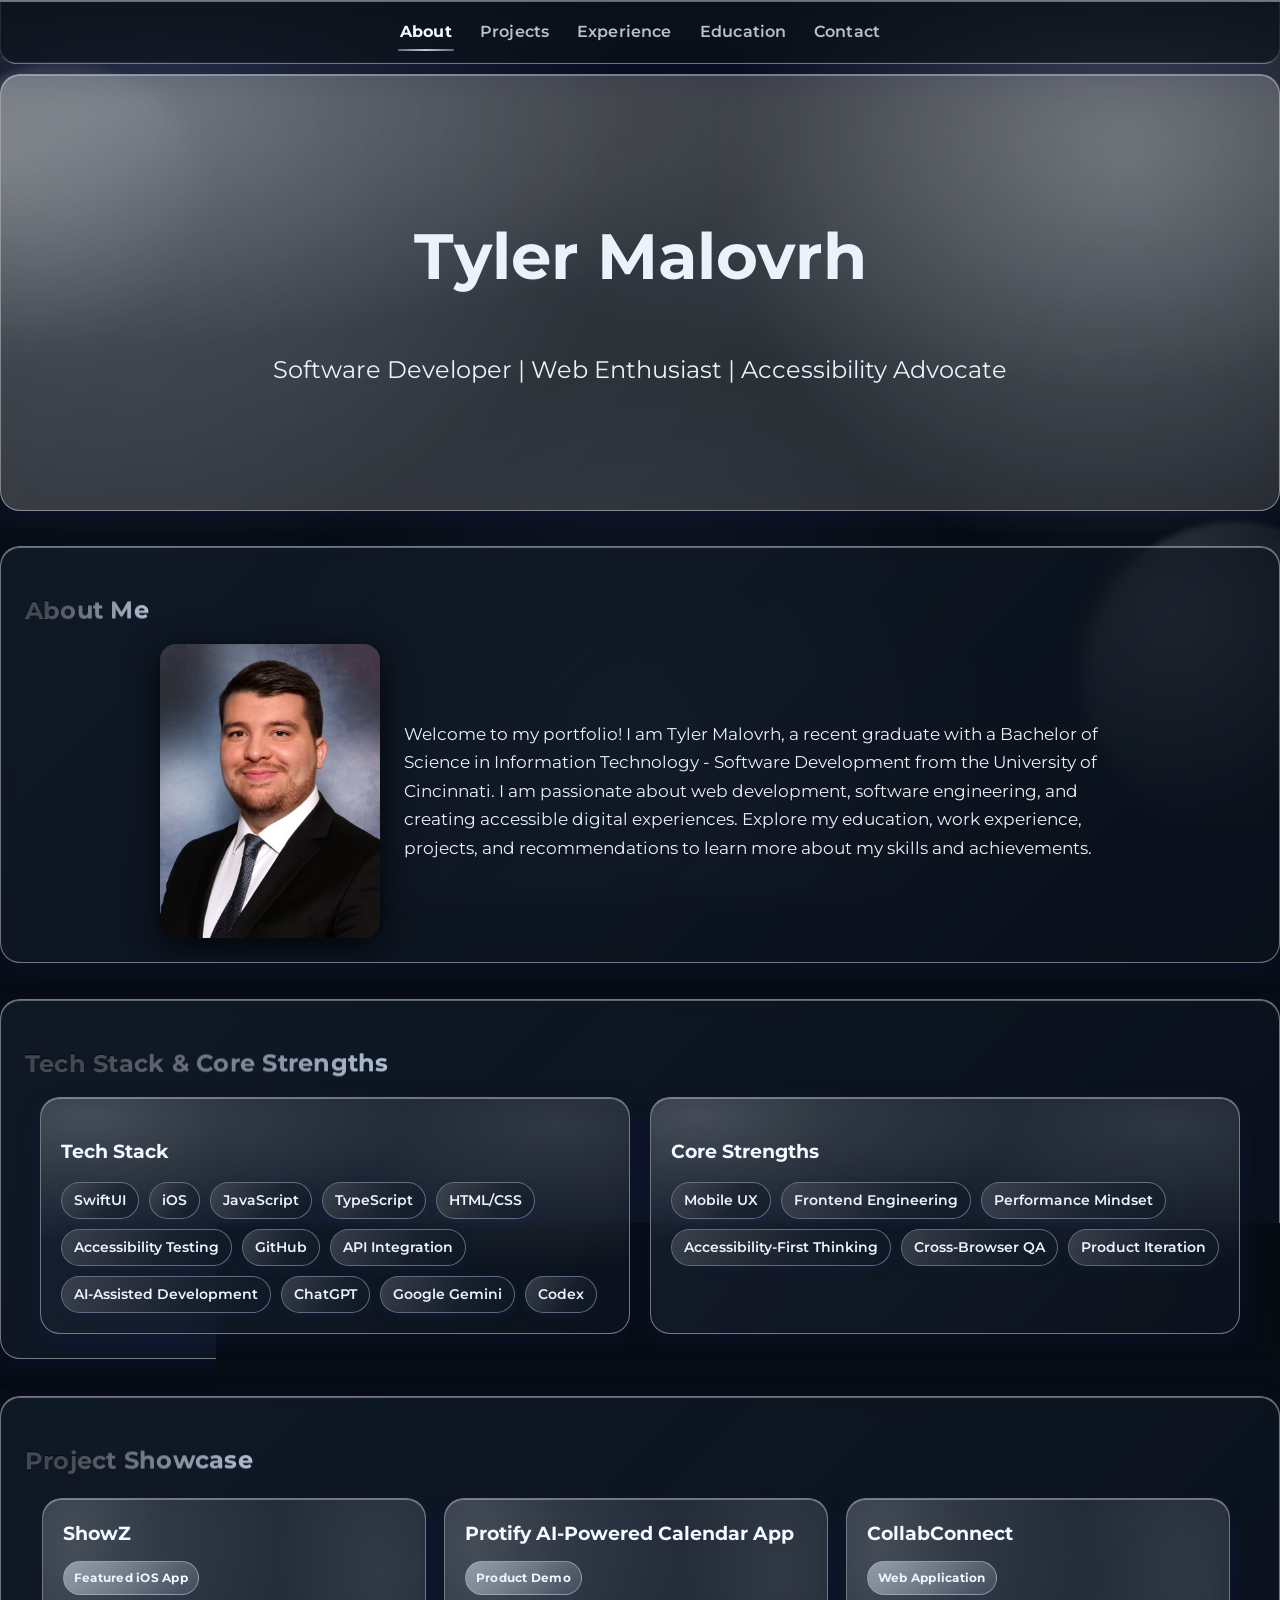
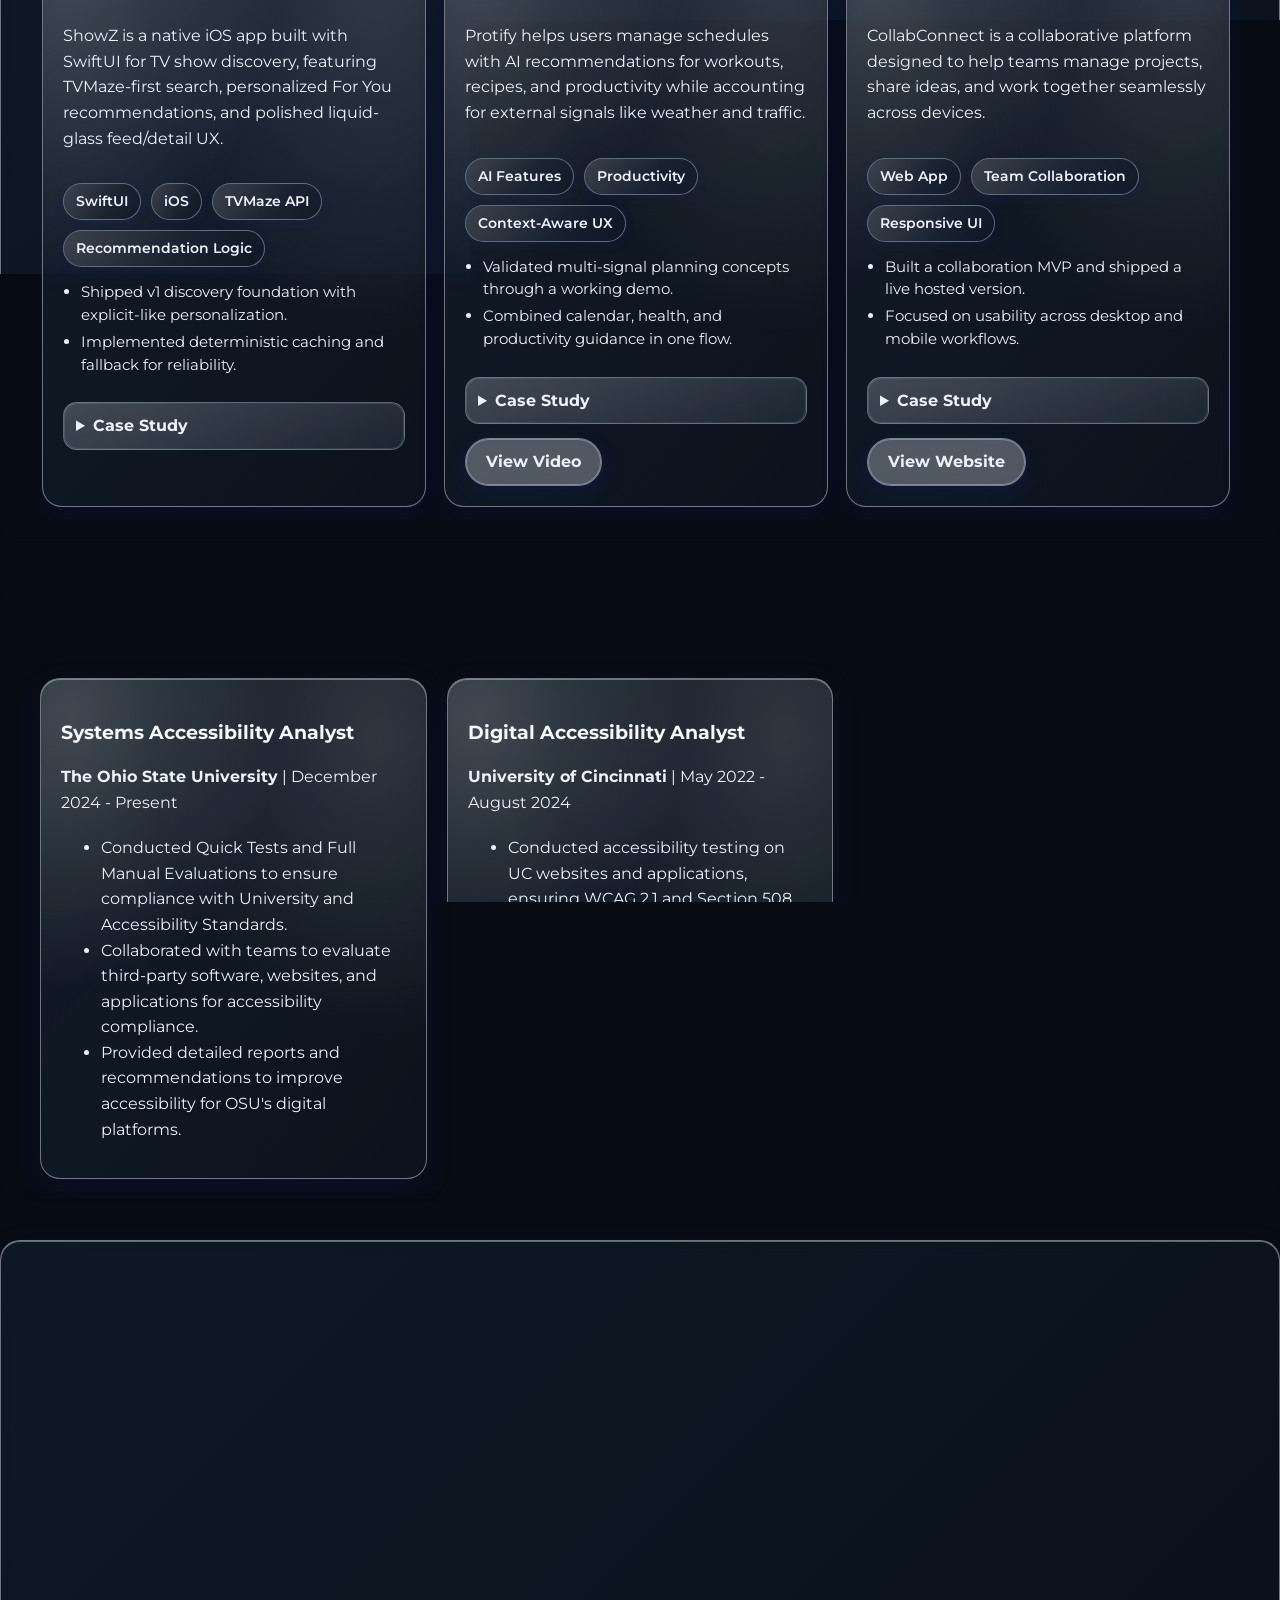
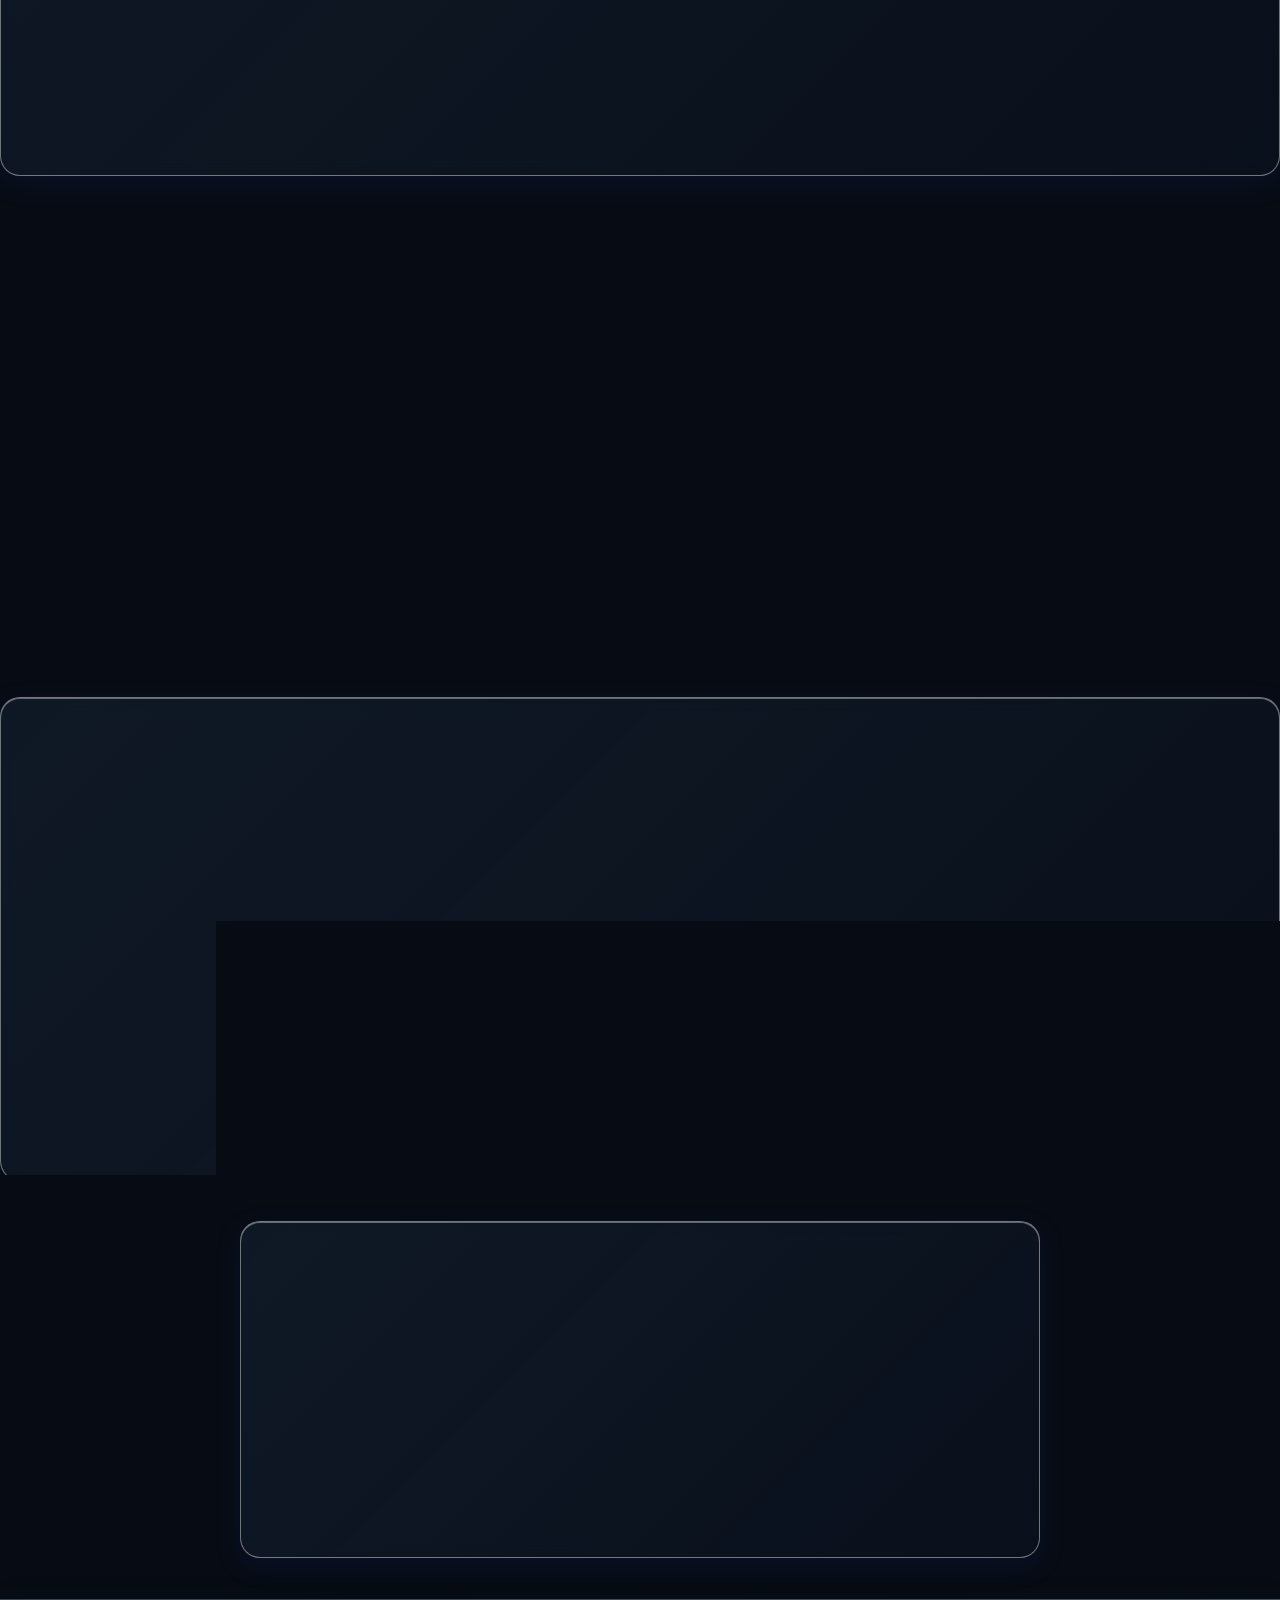
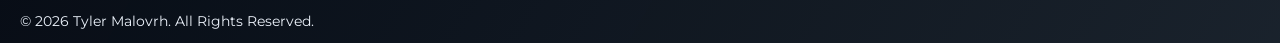
==== index.html @ 390650e1 "Bug Fixes" ====
<!DOCTYPE html>
<html lang="en">

<head>
    <meta charset="UTF-8">
    <meta name="viewport" content="width=device-width, initial-scale=1.0">
    <meta name="description" content="Tyler Malovrh's Professional Portfolio showcasing education, projects, work experience, and recommendations.">
    <meta name="theme-color" content="#0b0b0b">
    <title>Tyler Malovrh's Portfolio</title>
    <link rel="preconnect" href="https://fonts.googleapis.com">
    <link rel="preconnect" href="https://fonts.gstatic.com" crossorigin>
    <link href="https://fonts.googleapis.com/css2?family=Montserrat:wght@400;500;700&display=swap" rel="stylesheet">
    <link rel="stylesheet" href="styles.css"> <!-- Link to external stylesheet -->
    <script src="scripts.js" defer></script>
    <noscript>
        <style>
            #loading-screen { display: none !important; }
        </style>
    </noscript>
</head>

<body>
    <!-- Loading Screen -->
    <div id="loading-screen">
        <div class="spinner"></div>
    </div>


    <!-- Desktop / Tablet Navigation -->
    <nav class="floating-tab-bar" aria-label="Primary navigation">
        <a href="#about" class="tab-link">About</a>
        <a href="#projects" class="tab-link">Projects</a>
        <a href="#experience" class="tab-link">Experience</a>
        <a href="#education" class="tab-link">Education</a>
        <a href="#contact" class="tab-link">Contact</a>
    </nav>

    <!-- Mobile Navigation Dock -->
    <nav class="mobile-tab-dock" aria-label="Primary navigation">
        <a href="#about" class="tab-link">About</a>
        <a href="#projects" class="tab-link">Work</a>
        <a href="#experience" class="tab-link">Exp</a>
        <a href="#education" class="tab-link">Edu</a>
        <a href="#contact" class="tab-link">Contact</a>
    </nav>

    

    <!-- Hero Section -->
    <section class="hero">
        <h1>Tyler Malovrh</h1>
        <p>Software Developer | Web Enthusiast | Accessibility Advocate</p>
    </section>

    <!-- About Me Section -->
    <section class="intro" id="about">
        <h2>About Me</h2>
        <div class="about-container">
            <img src="Malovrh Tyler.jpeg" alt="Profile Picture of Tyler Malovrh" class="profile-picture" loading="lazy" decoding="async" fetchpriority="low">
            <p>
                Welcome to my portfolio! I am Tyler Malovrh, a recent graduate with a Bachelor of Science in Information Technology - Software Development 
                from the University of Cincinnati. I am passionate about web development, software engineering, and creating accessible digital experiences. 
                Explore my education, work experience, projects, and recommendations to learn more about my skills and achievements.
            </p>
        </div>
    </section>

    <!-- Skills Snapshot -->
    <section class="skills" id="skills">
        <h2>Tech Stack & Core Strengths</h2>
        <div class="card-container">
            <div class="card">
                <h3>Tech Stack</h3>
                <div class="chip-list" aria-label="Technology stack">
                    <span class="chip">SwiftUI</span>
                    <span class="chip">iOS</span>
                    <span class="chip">JavaScript</span>
                    <span class="chip">TypeScript</span>
                    <span class="chip">HTML/CSS</span>
                    <span class="chip">Accessibility Testing</span>
                    <span class="chip">GitHub</span>
                    <span class="chip">API Integration</span>
                    <span class="chip">AI-Assisted Development</span>
                    <span class="chip">ChatGPT</span>
                    <span class="chip">Google Gemini</span>
                    <span class="chip">Codex</span>
                </div>
            </div>
            <div class="card">
                <h3>Core Strengths</h3>
                <div class="chip-list" aria-label="Core strengths">
                    <span class="chip">Mobile UX</span>
                    <span class="chip">Frontend Engineering</span>
                    <span class="chip">Performance Mindset</span>
                    <span class="chip">Accessibility-First Thinking</span>
                    <span class="chip">Cross-Browser QA</span>
                    <span class="chip">Product Iteration</span>
                </div>
            </div>
        </div>
    </section>

    <!-- Project Showcase -->
    <section class="projects" id="projects">
        <h2>Project Showcase</h2>
        <div class="card-container project-showcase">
            <article class="card project-card">
                <div class="project-top">
                    <h3>ShowZ</h3>
                    <span class="project-label">Featured iOS App</span>
                </div>
                <p>ShowZ is a native iOS app built with SwiftUI for TV show discovery, featuring TVMaze-first search, personalized For You recommendations, and polished liquid-glass feed/detail UX.</p>
                <div class="chip-list project-tags" aria-label="ShowZ tags">
                    <span class="chip">SwiftUI</span>
                    <span class="chip">iOS</span>
                    <span class="chip">TVMaze API</span>
                    <span class="chip">Recommendation Logic</span>
                </div>
                <ul class="impact-list">
                    <li>Shipped v1 discovery foundation with explicit-like personalization.</li>
                    <li>Implemented deterministic caching and fallback for reliability.</li>
                </ul>
                <details class="case-study">
                    <summary>Case Study</summary>
                    <p><strong>Problem:</strong> TV discovery apps often feel noisy and inconsistent.</p>
                    <p><strong>Built:</strong> A fast, TVMaze-first discovery flow with personalized recommendations and clean detail pages.</p>
                    <p><strong>Outcome:</strong> Stable v1 foundation ready for v2 chat and social discovery work.</p>
                </details>
            </article>
            <article class="card project-card">
                <div class="project-top">
                    <h3>Protify AI-Powered Calendar App</h3>
                    <span class="project-label">Product Demo</span>
                </div>
                <p>Protify helps users manage schedules with AI recommendations for workouts, recipes, and productivity while accounting for external signals like weather and traffic.</p>
                <div class="chip-list project-tags" aria-label="Protify tags">
                    <span class="chip">AI Features</span>
                    <span class="chip">Productivity</span>
                    <span class="chip">Context-Aware UX</span>
                </div>
                <ul class="impact-list">
                    <li>Validated multi-signal planning concepts through a working demo.</li>
                    <li>Combined calendar, health, and productivity guidance in one flow.</li>
                </ul>
                <details class="case-study">
                    <summary>Case Study</summary>
                    <p><strong>Problem:</strong> Standard calendars rarely adapt to real-world conditions.</p>
                    <p><strong>Built:</strong> A concept that merges scheduling with external context and recommendation prompts.</p>
                    <p><strong>Outcome:</strong> Demonstrated feasible UX direction and product viability.</p>
                </details>
                <div class="project-links">
                    <a href="ProtifyExpoDemo.mp4" class="btn" target="_blank" rel="noopener">View Video</a>
                </div>
            </article>
            <article class="card project-card">
                <div class="project-top">
                    <h3>CollabConnect</h3>
                    <span class="project-label">Web Application</span>
                </div>
                <p>CollabConnect is a collaborative platform designed to help teams manage projects, share ideas, and work together seamlessly across devices.</p>
                <div class="chip-list project-tags" aria-label="CollabConnect tags">
                    <span class="chip">Web App</span>
                    <span class="chip">Team Collaboration</span>
                    <span class="chip">Responsive UI</span>
                </div>
                <ul class="impact-list">
                    <li>Built a collaboration MVP and shipped a live hosted version.</li>
                    <li>Focused on usability across desktop and mobile workflows.</li>
                </ul>
                <details class="case-study">
                    <summary>Case Study</summary>
                    <p><strong>Problem:</strong> Teams need simple collaboration tools that work everywhere.</p>
                    <p><strong>Built:</strong> A cross-device web experience for sharing project updates and ideas.</p>
                    <p><strong>Outcome:</strong> Delivered a live product proof with end-to-end interaction flow.</p>
                </details>
                <div class="project-links">
                    <a href="https://tmal1652.github.io/CollabConnect/" class="btn" target="_blank" rel="noopener">View Website</a>
                </div>
            </article>
            <article class="card project-card">
                <div class="project-top">
                    <h3>ClearText AI</h3>
                    <span class="project-label">Accessibility Tool</span>
                </div>
                <p>ClearText AI helps users summarize and shorten complex web content, with audio narration support and interactive definitions.</p>
                <div class="chip-list project-tags" aria-label="ClearText AI tags">
                    <span class="chip">Accessibility</span>
                    <span class="chip">Summarization</span>
                    <span class="chip">Audio Support</span>
                </div>
                <ul class="impact-list">
                    <li>Improved readability of dense content through concise summaries.</li>
                    <li>Added narration support for accessibility-first learning.</li>
                </ul>
                <details class="case-study">
                    <summary>Case Study</summary>
                    <p><strong>Problem:</strong> Dense content is difficult to parse quickly.</p>
                    <p><strong>Built:</strong> A readable summarization experience with audio support for comprehension.</p>
                    <p><strong>Outcome:</strong> Working MVP with a roadmap for interactive vocabulary support.</p>
                </details>
                <div class="project-links">
                    <a href="https://tmal1652.github.io/Tmal1652.github.io-ClearTextAI/" target="_blank" rel="noopener" class="btn">View Website</a>
                </div>
            </article>
            <article class="card project-card">
                <div class="project-top">
                    <h3>Portfolio Website</h3>
                    <span class="project-label">Developer Portfolio</span>
                </div>
                <p>A responsive portfolio website built using HTML, CSS, and JavaScript to showcase my skills and projects.</p>
                <div class="chip-list project-tags" aria-label="Portfolio tags">
                    <span class="chip">Frontend</span>
                    <span class="chip">Responsive Design</span>
                    <span class="chip">Cross-Browser</span>
                </div>
                <ul class="impact-list">
                    <li>Improved cross-browser behavior and mobile responsiveness.</li>
                    <li>Maintained a cohesive modern glass-style visual system.</li>
                </ul>
                <div class="project-links">
                    <a href="https://github.com/Tmal1652/Tmal1652.github.io" target="_blank" rel="noopener" class="btn">View on GitHub</a>
                </div>
            </article>
        </div>
    </section>

    <!-- Work Experience Section -->
    <section class="experience" id="experience">
        <h2>Work Experience</h2>
        <div class="card-container">
            <div class="card">
                <h3>Systems Accessibility Analyst</h3>
                <p><strong>The Ohio State University</strong> | December 2024 - Present</p>
                <ul>
                    <li>Conducted Quick Tests and Full Manual Evaluations to ensure compliance with University and Accessibility Standards.</li>
                    <li>Collaborated with teams to evaluate third-party software, websites, and applications for accessibility compliance.</li>
                    <li>Provided detailed reports and recommendations to improve accessibility for OSU's digital platforms.</li>
                </ul>
            </div>
            <div class="card">
                <h3>Digital Accessibility Analyst</h3>
                <p><strong>University of Cincinnati</strong> | May 2022 - August 2024</p>
                <ul>
                    <li>Conducted accessibility testing on UC websites and applications, ensuring WCAG 2.1 and Section 508 compliance.</li>
                    <li>Utilized Access Assistant and ANDI for automated and manual inspections of web elements.</li>
                    <li>Managed accessibility issues using Jira, contributing to the continuous improvement of digital accessibility.</li>
                </ul>
            </div>
            <div class="card">
                <h3>IT Specialist</h3>
                <p><strong>Universal Metal Products</strong> | Feb 2019 - Feb 2020</p>
                <ul>
                    <li>Provided software and hardware support, including installation and repairs.</li>
                    <li>Maintained a competitor database and optimized file storage through digitization efforts.</li>
                </ul>
            </div>
        </div>
    </section>

    <!-- Education Section -->
    <section class="education" id="education">
        <h2>Education</h2>
        <div class="card-container">
            <div class="card">
                <h3>University of Cincinnati</h3>
                <p><strong>Bachelor of Science in Information Technology - Software Development</strong></p>
                <p><em>August 2021 - April 2024</em> | GPA: 3.8</p>
                <p><strong>Relevant Coursework:</strong></p>
                <ul>
                    <li>Web Development & Server Application Development</li>
                    <li>Database Management I & II</li>
                    <li>System Administration & Info Security</li>
                    <li>Game Engine Labs I & II</li>
                    <li>Enterprise App Development</li>
                </ul>
            </div>
            <div class="card">
                <h3>Lakeland Community College</h3>
                <p><strong>Associate of Applied Business - Application Programming and Development Concentration</strong></p>
                <p><em>August 2017 - May 2021</em> | GPA: 3.6</p>
                <p><strong>Relevant Coursework:</strong></p>
                <ul>
                    <li>Java & Android Programming I-III</li>
                    <li>iOS Programming I-III</li>
                    <li>Programming Logic & .Net Programming</li>
                    <li>SQL & Network+</li>
                    <li>Operating Systems & Ethics in IT</li>
                </ul>
            </div>
        </div>
    </section>

    <!-- Recommendations Section -->
    <section class="recommendations" id="recommendations">
        <h2>Recommendation Letters</h2>
        <div class="card-container">
            <div class="card">
                <h3>Janet Dorsey</h3>
                <p><strong>IT Manager, Universal Metal Products</strong></p>
                <p>"Tyler was a bright and engaging member of our department, quick to help, and a good team player. He worked efficiently and accurately."</p>
                <a href="/Letter of Recommendation UMP.pdf" target="_blank" rel="noopener" class="btn">Read Full Recommendation</a>
            </div>
            <div class="card">
                <h3>Melinda O’Connor</h3>
                <p><strong>IT & CS Adjunct Faculty, Lakeland Community College</strong></p>
                <p>"Tyler’s passion for software development shines through his assignments and work with his peers."</p>
                <a href="/Recommendation Letter Lakeland.pdf" target="_blank" rel="noopener" class="btn">Read Full Recommendation</a>
            </div>
            <div class="card">
                <h3>Manuel Salazar</h3>
                <p><strong>Accessibility QA Analyst, University of Cincinnati</strong></p>
                <p>"Tyler demonstrated exceptional skills and dedication, contributing significantly to improving the user experience for people with disabilities."</p>
                <a href="/Tyler Malovrh Recommendation.pdf" target="_blank" rel="noopener" class="btn">Read Full Recommendation</a>
            </div>
        </div>
    </section>

    <!-- Diploma Section -->
    <section class="diploma" id="diploma">
        <h2>Diploma</h2>
        <div class="card diploma-card">
                        <div class="diploma-badge" aria-hidden="true">
                                <svg viewBox="0 0 24 24" width="16" height="16" focusable="false" aria-hidden="true">
                                    <path d="M12 2l7 3v6c0 5.25-3.5 9.74-7 11-3.5-1.26-7-5.75-7-11V5l7-3zm-1 12.17l5.3-5.3-1.4-1.41-3.9 3.9-1.9-1.9-1.4 1.41 3.3 3.3c.27.28.72.28 1 0z" fill="currentColor"/>
                                </svg>
                                Verified by University of Cincinnati
                        </div>
            <dl class="credential-details">
                <dt>Degree</dt>
                <dd>Bachelor of Science in Information Technology-Software Development</dd>
                <dt>Institution</dt>
                <dd>University of Cincinnati</dd>
                <dt>Issued</dt>
                <dd>Apr 2024</dd>
                <dt>Credential ID</dt>
                <dd class="mono id-row">
                    <span id="credential-id">2476-S0CM-T1HD</span>
                    <button type="button" class="copy-id-btn icon-only" aria-label="Copy Credential ID" data-target="#credential-id">
                        <svg viewBox="0 0 24 24" width="16" height="16" aria-hidden="true" focusable="false">
                            <!-- Simple copy icon: two overlapping rounded rectangles -->
                            <rect x="3" y="3" width="11" height="11" rx="2" ry="2" fill="none" stroke="currentColor" stroke-width="1.5"></rect>
                            <rect x="8" y="8" width="11" height="11" rx="2" ry="2" fill="none" stroke="currentColor" stroke-width="1.5"></rect>
                        </svg>
                    </button>
                </dd>
            </dl>
            <a
                href="https://www.uc.edu/about/registrar/transcripts-diplomas-verifications/diplomas/cecredential/cecredential-validation.html"
                class="btn"
                target="_blank"
                rel="noopener noreferrer"
                aria-label="Open the University of Cincinnati diploma verification page in a new tab"
            >View My Diploma</a>
            <p class="verification-note">This opens UC’s official diploma verification page in a new tab.</p>
        </div>
    </section>

    <!-- Contact Section -->
    <section class="contact" id="contact">
        <h2>Contact</h2>
        <p>Have a question or want to work together? Feel free to reach out!</p>
        <a href="mailto:malovrh1652tyler@gmail.com" class="btn" aria-label="Send me an email">
            <svg class="btn-icon" viewBox="0 0 24 24" width="16" height="16" aria-hidden="true" focusable="false">
                <path d="M4 6h16c.55 0 1 .45 1 1v10c0 .55-.45 1-1 1H4c-.55 0-1-.45-1-1V7c0-.55.45-1 1-1z" fill="none" stroke="currentColor" stroke-width="1.5"/>
                <path d="M4 7l8 6 8-6" fill="none" stroke="currentColor" stroke-width="1.5" stroke-linecap="round" stroke-linejoin="round"/>
            </svg>
            <span>Email Me</span>
        </a>
    </section>

    <!-- Back to Top Button -->
    <button id="back-to-top" type="button" title="Back to Top" aria-label="Back to top">↑</button>

    <!-- Footer -->
    <footer>
        <p>&copy; 2026 Tyler Malovrh. All Rights Reserved.</p>
    </footer>
</body>

</html>
---- styles.css ----
/* External CSS file to handle styling */

/* Fonts are loaded via <link> in HTML for better performance */

/* Modern minimalist design with effects */

/* Unified theme (dark-forward for all system modes) */
:root {
    color-scheme: dark;
    --background-color: #070c14;
    --text-color: #ecf2fb;
    --primary-color: #f4f8ff;
    --secondary-color: #9fb0c7;
    --accent-color: #8fb2df;
    --button-bg: #8fb2df;
    --button-text: #ffffff;
    --link-color: #a9c7eb;
    --link-hover: #c5daf3;
    --box-shadow: 0 8px 32px rgba(0, 0, 0, 0.8);
    --backdrop-blur: blur(15px);
    --glass-bg: linear-gradient(135deg, rgba(19,30,45,0.72), rgba(12,20,33,0.58));
    --glass-border: 1px solid rgba(166,188,216,0.22);
    --surface-solid: rgba(15, 25, 39, 0.68);
    --metal-midnight: #020712;
    --metal-titanium: #97aac5;
    --metal-silver: #c5d2e1;
    --metal-rim: linear-gradient(115deg, rgba(197,210,225,0.52), rgba(80,96,119,0.24) 48%, rgba(197,210,225,0.50));
    --metal-sheen-soft: linear-gradient(120deg, rgba(255,255,255,0) 0%, rgba(197,210,225,0.26) 44%, rgba(255,255,255,0) 82%);
    --glass-inner: inset 0 1px 0 rgba(255,255,255,0.06);
    --glass-outer: 0 12px 40px rgba(0, 0, 0, 0.55);
    --depth-shadow: 0 30px 90px rgba(0, 0, 0, 0.65);
    --spring: cubic-bezier(0.2, 0.8, 0.2, 1.2);
    --sheen: linear-gradient(120deg, rgba(255,255,255,0) 0%, rgba(255,255,255,0.45) 40%, rgba(255,255,255,0) 80%);
    /* Glassy gradient variables used throughout */
    --glassy1: rgba(255,255,255,0.14);
    --glassy2: rgba(255,255,255,0.08);
    --glassy3: rgba(255,255,255,0.04);
    --glassy-opacity: 0.12;
    /* Hover helpers for glassy elements */
    --glass-hover-bg: linear-gradient(145deg, rgba(255,255,255,0.22), rgba(255,255,255,0.12));
    --hover-ring-color: rgba(51,153,255,0.55);
    --hover-glow: 0 12px 28px rgba(0,0,0,0.45), inset 0 1px 1px rgba(255,255,255,0.06), 0 0 0 2px var(--hover-ring-color);
}

/* Prevent width + padding/border overflow across breakpoints */
*,
*::before,
*::after {
    box-sizing: border-box;
}

/* Diploma CTA spacing to match other CTAs */
.diploma .btn {
    margin: 12px auto 0; /* center horizontally */
    display: inline-flex;
}

/* Center diploma section content */
.diploma { text-align: center; }
.diploma p { margin: 6px 0; }
.diploma p:first-of-type { font-weight: 600; }

/* Diploma card styling */
.diploma-card {
    max-width: 720px;
    margin: 0 auto;
    padding: 20px;
}
.diploma-badge {
    display: inline-flex;
    align-items: center;
    gap: 8px;
    margin: 0 auto 12px;
    padding: 6px 12px;
    border-radius: 999px;
    font-size: 0.85rem;
    color: var(--text-color);
    background: rgba(255,255,255,0.28);
    border: 1px solid rgba(169, 187, 209, 0.44);
}
.credential-details {
    text-align: left;
    display: grid;
    grid-template-columns: 1fr 2fr;
    gap: 8px 14px;
    margin: 10px auto 16px;
}
.credential-details dt {
    color: var(--secondary-color);
    font-weight: 600;
}
.credential-details dd {
    margin: 0;
}
.credential-details .mono {
    font-family: ui-monospace, SFMono-Regular, Menlo, Monaco, Consolas, "Liberation Mono", "Courier New", monospace;
}
.credential-details .id-row {
    display: inline-flex;
    align-items: center;
    gap: 8px;
}
.copy-id-btn {
    display: inline-flex;
    align-items: center;
    gap: 6px;
    padding: 6px 10px;
    border-radius: 9999px;
    border: 1px solid rgba(255,255,255,0.45);
    background: rgba(255,255,255,0.22);
    color: var(--text-color);
    font-size: 0.85rem;
    cursor: pointer;
    transition: background .18s ease, border-color .18s ease, box-shadow .18s ease, transform .18s ease;
    backdrop-filter: blur(6px) saturate(120%);
    -webkit-backdrop-filter: blur(6px) saturate(120%);
}
.copy-id-btn.icon-only { padding: 6px; }
.copy-id-btn svg { display: block; }
.copy-id-btn:focus-visible { outline: 2px solid var(--hover-ring-color); outline-offset: 2px; border-color: rgba(255,255,255,0.65); }
.copy-id-btn:hover {
    background: var(--glass-hover-bg);
    box-shadow: 0 8px 22px rgba(31,38,135,0.20);
}
.copy-id-btn:active {
    transform: translateY(1px) scale(0.99);
}
.verification-note {
    margin-top: 8px;
    font-size: 0.9rem;
    color: var(--secondary-color);
}
.diploma-card .btn {
    margin-top: 6px;
}

@media (max-width: 480px) {
    .credential-details { grid-template-columns: 1fr; }
    .diploma-badge { font-size: 0.8rem; }
    .copy-id-btn { padding: 6px 9px; font-size: 0.82rem; }
}

/* Glass-like effect for sections */
/* Optimized glassy flow keyframes */
@keyframes glassFlow {
    0%   { background-position: 0% 50%; }
    50%  { background-position: 100% 50%; }
    100% { background-position: 0% 50%; }
}

/* Animate backgrounds only on interaction to save power */
.glass:hover::before, .glass:focus-within::before,
.hero:hover::before, .hero:focus-within::before,
.card:hover::before, .card:focus-within::before,
.floating-tab-bar:hover::before { animation: glassFlow 20s linear infinite; }

/* Safe optimizations and consolidations */

/* Consolidated box-shadow styles */
:root {
    --default-box-shadow: 0 8px 32px rgba(0, 0, 0, 0.8);
    --dark-mode-box-shadow: 0 8px 32px rgba(0, 0, 0, 0.8);
}

.glass, .hero { box-shadow: var(--default-box-shadow); }

/* Removed redundant z-index and pointer-events */
.glass::before, .hero::before {
    z-index: -1;
    pointer-events: none;
}

@media (prefers-reduced-motion: reduce) {
    .glass::before, .hero::before, .card::before { animation: none !important; }
}

.glass {
    background: var(--glass-bg);
    border: var(--glass-border);
    border-radius: 20px;
    box-shadow:
      0 2px 8px rgba(31, 38, 135, 0.12),
      0 8px 32px rgba(31, 38, 135, 0.18),
      0 1.5px 7px rgba(255,255,255,0.08) inset;
    backdrop-filter: blur(8px) saturate(108%);
    -webkit-backdrop-filter: blur(8px) saturate(108%);
    position: relative;
    overflow: hidden;
    transition: box-shadow 0.2s cubic-bezier(.22,.61,.36,1), transform 0.2s cubic-bezier(.22,.61,.36,1);
    isolation: isolate;
}
/* Subtle glassy underlay for glass */
.glass::before {
    content: "";
    position: absolute;
    inset: 0;
    z-index: -1; /* behind content to avoid affecting text AA */
    pointer-events: none;
    opacity: var(--glassy-opacity);
    background: linear-gradient(120deg, var(--glassy1) 0%, var(--glassy2) 45%, var(--glassy3) 100%);
    background-size: 200% 200%;
    will-change: background-position;
  }

/* keep content above the liquid layer */
.glass > * { position: relative; z-index: 1; }
.glass:hover, .glass:focus-within {
    transform: scale(1.012) translateY(-2px) perspective(600px) rotateX(1deg);
    box-shadow:
      0 6px 24px rgba(31, 38, 135, 0.22),
      0 16px 48px rgba(31, 38, 135, 0.20),
      0 2.5px 14px rgba(255,255,255,0.11) inset;
}

/* Ensure specific elements are adjusted for dark mode */
/* Hero Section */
.hero {
    text-align: center;
    padding: 100px 20px;
    background: linear-gradient(120deg, rgba(255,255,255,0.19) 0%, rgba(255,255,255,0.11) 100%);
    backdrop-filter: blur(10px) saturate(110%);
    -webkit-backdrop-filter: blur(10px) saturate(110%);
    color: var(--text-color);
    border-radius: 20px;
    box-shadow:
      0 4px 16px rgba(31, 38, 135, 0.15),
      0 14px 48px rgba(31, 38, 135, 0.19),
      0 1.5px 7px rgba(255,255,255,0.08) inset;
    position: relative;
    transition: box-shadow 0.2s cubic-bezier(.22,.61,.36,1), transform 0.2s cubic-bezier(.22,.61,.36,1);
    overflow: hidden;
    isolation: isolate;
}
/* Dark mode variant not needed for neutral hero gradient */
/* Glassy underlay for hero */
.hero::before {
    content: "";
    position: absolute;
    inset: 0;
    z-index: -1; /* behind content and ::after */
    pointer-events: none;
    opacity: var(--glassy-opacity);
    background: linear-gradient(118deg, var(--glassy1) 0%, var(--glassy2) 50%, var(--glassy3) 100%);
    background-size: 200% 200%;
    will-change: background-position;
}
.hero::after {
    /* Subtle faint gradient overlay for depth */
    content: "";
    position: absolute;
    inset: 0;
    pointer-events: none;
    background: linear-gradient(120deg, rgba(255,255,255,0.13) 10%, rgba(255,255,255,0.06) 80%);
    z-index: 0;
}
.hero > * {
    position: relative;
    z-index: 1;
}
.hero:hover {
    transform: scale(1.008) translateY(-1px) perspective(600px) rotateX(0.8deg);
    box-shadow:
      0 10px 40px rgba(31, 38, 135, 0.22),
      0 24px 64px rgba(31, 38, 135, 0.22),
      0 2.5px 16px rgba(255,255,255,0.12) inset;
}

.hero h1 {
    font-size: 4rem;
    margin-bottom: 20px;
    animation: fadeIn 1s ease-in-out;
    color: var(--text-color);
}

.hero p {
    font-size: 1.5rem;
    margin-bottom: 30px;
    animation: fadeIn 1.5s ease-in-out;
    color: var(--text-color);
}


/* Floating Tab Bar (Top Position) */
.floating-tab-bar {
    position: fixed;
    top: 10px;
    left: 50%;
    transform: translateX(-50%);
    width: min(920px, calc(100% - 20px));
    display: flex;
    justify-content: center;
    align-items: center;
    gap: 6px;
    background: linear-gradient(135deg, rgba(24, 35, 50, 0.78), rgba(13, 22, 35, 0.64));
    border: 1px solid rgba(173, 192, 216, 0.44);
    backdrop-filter: blur(10px) saturate(125%);
    -webkit-backdrop-filter: blur(10px) saturate(125%);
    box-shadow: 0 12px 30px rgba(6, 12, 20, 0.45), inset 0 1px 0 rgba(255, 255, 255, 0.16);
    padding: 8px 12px;
    z-index: 1000;
    border-radius: 999px;
    transition: box-shadow 0.3s ease, background 0.3s ease, border-color 0.3s ease, transform 0.3s ease;
    transform-style: preserve-3d;
    perspective: 1000px;
    isolation: isolate;
}

/* Subtle glassy flow behind the top bar */
.floating-tab-bar::before{
  content: "";
  position: absolute;
  inset: 0;
  z-index: -1; /* keep it behind links */
  pointer-events: none;
  opacity: 0.08;
  background: linear-gradient(120deg, var(--glassy1) 0%, var(--glassy2) 45%, var(--glassy3) 100%);
  background-size: 200% 200%;
    /* animation disabled by default for performance; enabled on hover below */
  will-change: background-position;
}

.floating-tab-bar::after {
    content: "";
    position: absolute;
    inset: 0;
    border-radius: inherit;
    border: 1px solid rgba(173, 192, 216, 0.36);
    background: none;
    pointer-events: none;
    opacity: 0.52;
}

@supports ((-webkit-mask-composite: xor) or (mask-composite: exclude)) {
    .floating-tab-bar::after {
        border: 1px solid transparent;
        background: var(--metal-rim) border-box;
        -webkit-mask:
            linear-gradient(#000 0 0) padding-box,
            linear-gradient(#000 0 0);
        -webkit-mask-composite: xor;
        mask-composite: exclude;
    }
}

 
.floating-tab-bar:hover {
    box-shadow: 0 14px 34px rgba(8, 15, 24, 0.5), inset 0 1px 0 rgba(255, 255, 255, 0.2);
}

.floating-tab-bar .tab-link {
    color: var(--secondary-color);
    font-weight: 600;
    letter-spacing: 0.01em;
    text-decoration: none;
    padding: 9px 16px;
    margin: 0;
    display: inline-flex;
    align-items: center;
    justify-content: center;
    min-height: 42px;
    position: relative;
    border: 1px solid transparent;
    background: transparent;
    will-change: transform;
    transform: translateZ(0);
    backface-visibility: hidden;
    border-radius: 999px; /* Rounded pill corners */
    transition: background .2s ease, border-color .2s ease, color .2s ease, transform .18s var(--spring), box-shadow .22s ease;
}

.floating-tab-bar .tab-link:hover {
  background: linear-gradient(145deg, rgba(174, 196, 220, 0.24), rgba(111, 136, 169, 0.14));
  box-shadow: inset 0 1px 0 rgba(255, 255, 255, 0.22), 0 6px 16px rgba(8, 15, 24, 0.35);
  transform: translateY(-1px);
  transition: background 0.3s ease, box-shadow 0.3s ease, transform 0.3s ease;
  border: 1px solid rgba(187, 203, 224, 0.58);
  border-radius: 999px;
  color: var(--primary-color);
}

/* On touch devices, avoid scaling to prevent layout shifts */
@media (hover: none) and (pointer: coarse) {
    .floating-tab-bar .tab-link:hover,
    .floating-tab-bar .tab-link:active,
    .floating-tab-bar .tab-link:focus {
    transform: none !important;
    background: var(--glass-hover-bg);
    border: 1px solid rgba(255,255,255,0.55);
    box-shadow: 0 6px 16px rgba(31,38,135,0.18), inset 0 1px 1px rgba(255,255,255,0.45);
    }
}

/* Active Tab Styling */
.floating-tab-bar .tab-link.active {
    background: linear-gradient(140deg, rgba(163, 191, 224, 0.38), rgba(106, 132, 167, 0.28));
    color: var(--primary-color);
    font-weight: 700;
    transform: none;
    border-color: rgba(190, 208, 229, 0.72);
    box-shadow: inset 0 1px 0 rgba(255, 255, 255, 0.35), 0 8px 18px rgba(6, 12, 22, 0.36);
}

/* Mobile-only bottom navigation dock (hidden by default) */
.mobile-tab-dock {
    display: none;
}

/* Desktop nav: less "mobile tab bar", more clean site navigation */
@media (min-width: 769px) {
    .floating-tab-bar {
        position: sticky;
        top: 0;
        left: 0;
        right: auto;
        transform: none;
        width: 100%;
        border-radius: 0 0 16px 16px;
        border-left: 0;
        border-right: 0;
        gap: clamp(12px, 2vw, 24px);
        padding: 10px 18px;
        background: linear-gradient(180deg, rgba(10, 16, 26, 0.84), rgba(10, 16, 26, 0.68));
        backdrop-filter: blur(14px) saturate(135%);
        -webkit-backdrop-filter: blur(14px) saturate(135%);
        box-shadow: 0 12px 26px rgba(6, 10, 16, 0.28), inset 0 1px 0 rgba(255,255,255,0.08);
    }

    .floating-tab-bar .tab-link {
        min-height: 38px;
        padding: 8px 2px;
        border-radius: 0;
        border: 0;
        color: rgba(216, 227, 241, 0.84);
    }

    .floating-tab-bar .tab-link::after {
        content: "";
        position: absolute;
        left: 0;
        right: 0;
        bottom: 2px;
        height: 2px;
        border-radius: 999px;
        background: linear-gradient(90deg, rgba(160, 188, 220, 0.55), rgba(217, 229, 242, 0.92), rgba(160, 188, 220, 0.55));
        opacity: 0;
        transform: scaleX(0.2);
        transform-origin: center;
        transition: opacity 0.22s ease, transform 0.22s ease;
    }

    .floating-tab-bar .tab-link:hover {
        background: transparent;
        box-shadow: none;
        border: 0;
        transform: none;
        color: var(--primary-color);
    }

    .floating-tab-bar .tab-link:hover::after {
        opacity: 0.45;
        transform: scaleX(0.84);
    }

    .floating-tab-bar .tab-link.active {
        background: transparent;
        box-shadow: none;
        border: 0;
        transform: none;
        color: var(--primary-color);
        font-weight: 700;
    }

    .floating-tab-bar .tab-link.active::after {
        opacity: 0.95;
        transform: scaleX(1);
    }

    .floating-tab-bar::before {
        opacity: 0.04;
    }

    .floating-tab-bar::after {
        opacity: 0.22;
    }
}

.btn {
    background: rgba(255,255,255,0.28);
    color: var(--text-color);
    padding: 10px 20px;
    border-radius: 999px;
    font-size: 1rem;
    font-weight: bold;
    text-decoration: none;
    backdrop-filter: blur(6px) saturate(120%);
    -webkit-backdrop-filter: blur(6px) saturate(120%);
    border: 1px solid rgba(169, 187, 209, 0.44);
    box-shadow: 0 8px 22px rgba(31,38,135,0.20);
    transition: background .18s ease, border-color .18s ease, transform .18s var(--spring), box-shadow .18s ease, outline-color .18s ease;
    position: relative;
    overflow: hidden;
    transform-style: preserve-3d;
    perspective: 1000px;
    cursor: pointer;
}

.btn::before {
    content: "";
    position: absolute;
    inset: 0;
    background: var(--metal-sheen-soft);
    background-size: 210% 100%;
    background-position: 180% 50%;
    opacity: 0;
    transition: opacity .22s ease, background-position .55s ease;
    pointer-events: none;
}

.btn::after {
    content: "";
    position: absolute;
    inset: 0;
    border-radius: inherit;
    border: 1px solid rgba(197,210,225,0.42);
    pointer-events: none;
}
.btn .btn-icon { margin-right: 8px; display: inline-block; vertical-align: -2px; }

.btn:hover {
  background: var(--glass-hover-bg);
  border: 1px solid rgba(187, 203, 224, 0.65);
  color: var(--text-color);
  box-shadow: var(--hover-glow);
    transform: scale(1.07);
  transition: background 0.3s ease, box-shadow 0.3s ease, transform 0.3s ease;
    text-decoration: underline;
}

.btn:hover::before,
.btn:focus-visible::before {
    opacity: 1;
    background-position: -20% 50%;
}

.btn:focus-visible{
  outline: 2px solid var(--accent-color);
  outline-offset: 3px;
}

.btn[aria-disabled="true"], .btn:disabled{
  opacity: .55;
  cursor: not-allowed;
  transform: none !important;
  box-shadow: none !important;
  filter: grayscale(10%);
}

a:focus-visible, .btn:focus-visible, .tab-link:focus-visible {
    outline: 2px solid var(--accent-color);
    outline-offset: 3px;
}

/* Contact Section Styling */
.contact {
    text-align: center;
    background: var(--glass-bg);
    border: var(--glass-border);
    backdrop-filter: blur(8px) saturate(108%);
    -webkit-backdrop-filter: blur(8px) saturate(108%);
    color: var(--text-color);
    padding: 50px 20px;
    border-radius: 20px;
    box-shadow:
      0 4px 16px rgba(31, 38, 135, 0.15),
      0 14px 48px rgba(31, 38, 135, 0.19),
      0 1.5px 7px rgba(255,255,255,0.08) inset;
    margin: 40px auto;
    max-width: 800px;
    transition: box-shadow 0.3s cubic-bezier(.22,.61,.36,1), transform 0.3s cubic-bezier(.22,.61,.36,1);
    transform-style: preserve-3d;
    perspective: 1000px;
    position: relative;
    overflow: hidden;
    isolation: isolate;
}

/* Glassy underlay for contact */
.contact::before {
  content: "";
  position: absolute;
  inset: 0;
  z-index: -1;
  pointer-events: none;
  opacity: var(--glassy-opacity);
  background: linear-gradient(120deg, var(--glassy1) 0%, var(--glassy2) 45%, var(--glassy3) 100%);
  background-size: 200% 200%;
  animation: glassFlow 24s linear infinite;
  will-change: background-position;
}

/* Keep contact content above underlay */
.contact > * { position: relative; z-index: 1; }

.contact:hover {
    transform: scale(1.01) translateY(-1px) perspective(600px) rotateX(0.6deg);
    box-shadow:
      0 10px 40px rgba(31, 38, 135, 0.22),
      0 24px 64px rgba(31, 38, 135, 0.22),
      0 2.5px 16px rgba(255,255,255,0.12) inset;
}

.contact h2 {
    font-size: 2rem;
    font-weight: 700;
    color: var(--primary-color);
    margin-bottom: 20px;
}

.contact p {
    font-size: 1.2rem;
    color: var(--text-color);
    margin-bottom: 30px;
    line-height: 1.6;
}

.contact a {
    display: inline-flex; /* match button feel */
    align-items: center;
    justify-content: center;
    min-height: 40px;
    padding: 10px 20px;
    border-radius: 999px;
    margin-top: 20px;
    color: var(--text-color);
    border: 1px solid rgba(255,255,255,0.45);
    background: rgba(255,255,255,0.28);
    backdrop-filter: blur(6px) saturate(120%);
    -webkit-backdrop-filter: blur(6px) saturate(120%);
    box-shadow: 0 8px 22px rgba(31,38,135,0.20);
    font-weight: 500;
    text-decoration: none;
    transition: background .18s ease, border-color .18s ease, transform .18s var(--spring), box-shadow .18s ease, color 0.3s ease;
}

/* Ensure CTA inside contact uses glassy .btn spacing */
.contact .btn { margin-top: 10px; }

.contact .btn:hover {
  background: var(--glass-hover-bg);
  box-shadow: var(--hover-glow);
  transform: scale(1.05);
  transition: background 0.3s ease, box-shadow 0.3s ease, transform 0.3s ease;
}

.contact a:hover {
    background: var(--glass-hover-bg);
    border: 1px solid rgba(255,255,255,0.55);
    box-shadow: var(--hover-glow);
    transform: scale(1.03);
}

/* Touch-first behavior: avoid sticky hover transforms on phones/tablets */
@media (hover: none) and (pointer: coarse) {
    .hero:hover,
    .card:hover,
    .contact:hover,
    section:hover,
    .btn:hover,
    .contact a:hover,
    .contact .btn:hover {
        transform: none !important;
    }
}

/* Footer Styling */
footer {
    display: flex;
    justify-content: flex-start; /* Align content to the left */
    align-items: center;
    background: linear-gradient(120deg, rgba(15, 23, 38, 0.14), rgba(128, 150, 175, 0.16));
    color: var(--text-color); /* Ensure text is visible */
    padding: 10px 20px; /* Add spacing */
    box-shadow: 0 -6px 18px rgba(10, 18, 30, 0.12);
    border-top: 1px solid rgba(172, 189, 210, 0.30);
    font-size: 0.9rem; /* Slightly smaller font size */
    z-index: 1000; /* Ensure it stays above other elements */
}

footer p {
    margin: 0; /* Remove default margin */
}

/* Body Styling */
body {
    font-family: 'Montserrat', sans-serif;
    background-color: var(--background-color);
    color: var(--text-color);
    margin: 0;
    padding: 0;
    line-height: 1.6;
}

html {
    scroll-behavior: smooth; /* Enable smooth scrolling */
    -webkit-text-size-adjust: 100%;
    text-size-adjust: 100%;
}




a {
    color: var(--link-color);
    text-decoration: none;
    transition: color 0.3s ease, transform 0.3s ease;
}

a:hover {
    color: var(--link-hover);
    text-decoration: underline;
}


/* Card Container */
.card-container {
    display: grid;
    grid-template-columns: repeat(auto-fit, minmax(300px, 1fr));
    gap: 20px;
    max-width: 1200px; /* Prevent too many narrow columns on ultra-wide screens */
    margin: 0 auto;     /* Center the grid within the section */
}

.chip-list {
    display: flex;
    flex-wrap: wrap;
    gap: 10px;
}

.chip {
    display: inline-flex;
    align-items: center;
    justify-content: center;
    padding: 6px 12px;
    border-radius: 999px;
    font-size: 0.9rem;
    font-weight: 600;
    color: var(--text-color);
    background: var(--surface-solid);
    border: 1px solid rgba(167, 185, 207, 0.52);
    box-shadow: 0 4px 12px rgba(31, 38, 135, 0.12);
    position: relative;
    overflow: hidden;
}

.chip::after {
    content: "";
    position: absolute;
    inset: 0;
    background: linear-gradient(120deg, rgba(255,255,255,0.22), rgba(255,255,255,0.05) 60%, rgba(255,255,255,0));
    pointer-events: none;
    opacity: 0.78;
}

.impact-list {
    margin: 0 0 10px;
    padding-left: 18px;
    font-size: 0.95rem;
    line-height: 1.5;
}

.impact-list li {
    margin-bottom: 4px;
}

.project-showcase {
    display: flex;
    gap: 16px;
    overflow-x: auto;
    overflow-y: visible;
    padding: 4px 2px 12px;
    scroll-snap-type: x proximity;
    scroll-padding-inline: 2px;
    overscroll-behavior-x: contain;
    overscroll-behavior-inline: contain;
    -webkit-overflow-scrolling: touch;
    align-items: stretch;
}

.project-showcase::-webkit-scrollbar {
    height: 6px;
}

.project-showcase::-webkit-scrollbar-track {
    background: rgba(159, 176, 199, 0.08);
    border-radius: 999px;
}

.project-showcase::-webkit-scrollbar-thumb {
    background: linear-gradient(125deg, rgba(197, 210, 225, 0.55), rgba(143, 164, 188, 0.35));
    border: 1px solid rgba(197, 210, 225, 0.22);
    border-radius: 999px;
}

.project-showcase {
    scrollbar-width: thin;
    scrollbar-color: rgba(173, 192, 216, 0.55) rgba(159, 176, 199, 0.08);
}

.project-showcase .project-card {
    display: flex;
    flex-direction: column;
    gap: 12px;
    flex: 0 0 clamp(320px, 38vw, 430px);
    scroll-snap-align: start;
    scroll-snap-stop: normal;
    min-height: 100%;
    min-width: 0;
}

.project-top {
    display: flex;
    align-items: flex-start;
    justify-content: space-between;
    flex-wrap: wrap;
    gap: 12px;
}

.project-top h3 {
    margin: 0;
    flex: 1 1 220px;
    min-width: 0;
}

.project-label {
    display: inline-flex;
    align-items: center;
    justify-content: center;
    padding: 6px 10px;
    border-radius: 999px;
    font-size: 0.78rem;
    font-weight: 700;
    letter-spacing: 0.02em;
    white-space: nowrap;
    color: var(--primary-color);
    background: linear-gradient(145deg, rgba(214,225,238,0.48), rgba(133,152,176,0.24));
    border: 1px solid rgba(173, 192, 216, 0.56);
    position: relative;
    overflow: hidden;
    flex: 0 0 auto;
    width: fit-content;
    max-width: 100%;
    align-self: flex-start;
}

.project-label::after {
    content: "";
    position: absolute;
    inset: 0;
    background: var(--metal-sheen-soft);
    background-size: 200% 100%;
    background-position: 80% 50%;
    opacity: 0.58;
    pointer-events: none;
}

.project-tags {
    margin-bottom: 2px;
}

.project-links {
    display: flex;
    flex-wrap: wrap;
    gap: 10px;
    margin-top: 2px;
}

.case-study {
    border: 1px solid rgba(173, 192, 216, 0.40);
    border-radius: 14px;
    padding: 10px 12px;
    background: linear-gradient(160deg, rgba(228,236,245,0.24), rgba(146,165,188,0.12));
    position: relative;
    overflow: hidden;
}

.case-study::before {
    content: "";
    position: absolute;
    inset: 0;
    border-radius: inherit;
    border: 1px solid rgba(173, 192, 216, 0.34);
    background: none;
    pointer-events: none;
    opacity: 0.34;
}

@supports ((-webkit-mask-composite: xor) or (mask-composite: exclude)) {
    .case-study::before {
        border: 1px solid transparent;
        background: var(--metal-rim) border-box;
        -webkit-mask:
            linear-gradient(#000 0 0) padding-box,
            linear-gradient(#000 0 0);
        -webkit-mask-composite: xor;
        mask-composite: exclude;
    }
}

.case-study summary {
    cursor: pointer;
    font-weight: 700;
    color: var(--text-color);
}

.case-study[open] summary {
    margin-bottom: 10px;
}

.case-study p {
    margin-bottom: 10px;
}

.case-study p:last-child {
    margin-bottom: 0;
}

/* Card Styling */
.card {
    background: var(--glass-bg);
    border: var(--glass-border);
    border-radius: 20px;
    box-shadow:
      0 2px 8px rgba(31, 38, 135, 0.10),
      0 8px 32px rgba(31, 38, 135, 0.15),
      0 1.5px 7px rgba(255,255,255,0.07) inset;
    backdrop-filter: blur(8px) saturate(108%);
    -webkit-backdrop-filter: blur(8px) saturate(108%);
    padding: 20px;
    position: relative;
    transition: box-shadow 0.18s cubic-bezier(.22,.61,.36,1), transform 0.18s cubic-bezier(.22,.61,.36,1);
    overflow: hidden;
    isolation: isolate;
    min-width: 0;
}
/* Glassy underlay for cards */
.card::before {
    content: "";
    position: absolute;
    inset: 0;
    z-index: -1; /* behind content and ::after */
    pointer-events: none;
    opacity: var(--glassy-opacity);
    background: linear-gradient(124deg, var(--glassy1) 0%, var(--glassy2) 50%, var(--glassy3) 100%);
    background-size: 200% 200%;
    will-change: background-position;
}

/* Mobile refinement: calmer glassy flow */
@media (max-width: 480px){
  .glass::before, .hero::before, .card::before{
    opacity: calc(var(--glassy-opacity) - 0.05);
    animation-duration: 26s;
  }
}
.card::after {
    content: "";
    position: absolute;
    inset: 0;
    background:
      radial-gradient(120% 120% at 10% 10%, rgba(255,255,255,0.13), transparent 40%),
      radial-gradient(100% 100% at 90% 20%, rgba(255,255,255,0.08), transparent 50%);
    pointer-events: none;
    mix-blend-mode: screen;
    z-index: 1;
}
.card > * {
    position: relative;
    z-index: 2;
}
.card:hover, .card:focus-within {
    transform: scale(1.015) translateY(-2px) perspective(500px) rotateX(0.8deg);
    box-shadow:
      0 6px 24px rgba(31, 38, 135, 0.18),
      0 18px 56px rgba(31, 38, 135, 0.16),
      0 2.5px 12px rgba(255,255,255,0.10) inset;
}

/* Section Styling */
section {
    background: var(--glass-bg);
    backdrop-filter: blur(8px);
    -webkit-backdrop-filter: blur(8px);
    border: var(--glass-border);
    border-radius: 20px;
    box-shadow: 0 8px 32px rgba(31, 38, 135, 0.37);
    padding: 20px;
    margin: 40px auto;
    opacity: 0;
    transform: translateY(20px);
    animation: fadeInUp 0.8s ease-in-out forwards;
    transition: all 0.4s ease;
    transform-style: preserve-3d;
    perspective: 1000px;
    /* Paint containment for performance on large sections */
    content-visibility: auto;
    contain-intrinsic-size: 600px 800px;
    scroll-margin-top: 84px;
}

/* Constrain inner width to avoid overly wide text and squished buttons layouts */
section > .card-container,
section > p,
section > h2 {
    max-width: 1200px;
    margin-left: auto;
    margin-right: auto;
}



@keyframes fadeInUp {
    from {
        opacity: 0;
        transform: translateY(20px);
    }
    to {
        opacity: 1;
        transform: translateY(0);
    }
}

section:hover {
    transform: scale(1.02);
    box-shadow: 0 12px 48px rgba(31, 38, 135, 0.45);
}

/* Main heading styling (h1) */
h1 {
    font-size: 3rem; 
    font-weight: 700; 
    color: white; 
    text-align: center; 
    margin: 0; 
    padding: 20px 0;
    display: block;
}

h1, .name {
    color: var(--text-color); /* Ensure it uses the updated text color */
}

/* General heading styling */
h2, h3 {
    color: var(--primary-color);
    margin-bottom: 15px;
}

h2 {
    position: relative;
    display: inline-block;
    letter-spacing: 0.01em;
    text-shadow: 0 1px 0 rgba(255, 255, 255, 0.26);
    color: var(--primary-color);
}

@supports ((-webkit-background-clip: text) or (background-clip: text)) {
    h2 {
        background: linear-gradient(100deg, var(--metal-midnight) 8%, var(--metal-titanium) 45%, var(--metal-silver) 58%, var(--metal-midnight) 92%);
        background-size: 220% 100%;
        -webkit-background-clip: text;
        background-clip: text;
        color: transparent;
    }
}

h2 {
    animation: headingSheen 9s ease-in-out infinite;
}

@keyframes headingSheen {
    0%, 12% { background-position: 0% 50%; }
    45% { background-position: 100% 50%; }
    100% { background-position: 0% 50%; }
}

p {
    margin-bottom: 20px;
}

p, li {
    color: var(--text-color);
}



/* Styling for the profile picture */
.about-container {
    display: grid;
    grid-template-columns: minmax(140px, 220px) 1fr;
    gap: 24px;
    align-items: start;
    max-width: 960px;
    margin: 0 auto;
}

/* Center About text block on larger screens too */
.intro .about-container {
    text-align: center;
    align-items: center;
}

.profile-picture {
    display: block;
    width: 100%;
    max-width: 220px;
    height: auto; /* Preserve natural aspect ratio; no cropping */
    border-radius: 16px;
    box-shadow: var(--default-box-shadow);
}

/* Tighter, more readable copy in About section */
.intro .about-container p {
    margin: 0;
    line-height: 1.7;
    font-size: 1.05rem;
}

/* 2026 polish pass: consistent liquid look + reliable responsive behavior */
body {
    position: relative;
    isolation: isolate;
    background-image:
        radial-gradient(circle at 12% 12%, rgba(139, 162, 190, 0.24), transparent 34%),
        radial-gradient(circle at 88% 18%, rgba(224, 233, 243, 0.28), transparent 30%),
        radial-gradient(circle at 50% 82%, rgba(89, 112, 140, 0.16), transparent 38%);
    background-attachment: fixed;
}

body::before,
body::after {
    content: "";
    position: fixed;
    width: 34vmin;
    height: 34vmin;
    border-radius: 50%;
    pointer-events: none;
    z-index: -1;
    opacity: 0.2;
    filter: blur(3px);
    background: radial-gradient(circle at 30% 30%, rgba(255,255,255,0.9), rgba(255,255,255,0.05) 70%);
    animation: bubbleDrift 18s ease-in-out infinite alternate;
}

body::before {
    top: 7vh;
    left: -10vmin;
}

body::after {
    right: -12vmin;
    bottom: 8vh;
    animation-duration: 22s;
    animation-delay: -4s;
}

@keyframes bubbleDrift {
    from { transform: translate3d(0, 0, 0) scale(1); }
    to { transform: translate3d(2vmin, -2vmin, 0) scale(1.08); }
}

.hero,
.card,
.contact,
section,
.floating-tab-bar {
    border-color: rgba(255, 255, 255, 0.42);
    box-shadow:
        0 8px 26px rgba(31, 38, 135, 0.17),
        inset 0 1px 0 rgba(255, 255, 255, 0.35);
}

.hero::after,
.card::after,
.contact::after {
    background:
        radial-gradient(120% 120% at 8% 8%, rgba(255, 255, 255, 0.2), transparent 45%),
        radial-gradient(120% 120% at 88% 12%, rgba(255, 255, 255, 0.13), transparent 50%);
}

@media (prefers-reduced-motion: reduce) {
    body::before,
    body::after {
        animation: none !important;
    }
    h2 {
        animation: none !important;
        background: none;
        color: var(--primary-color);
    }
}

/* Ensure sections themselves are not grids to avoid squishing content.
    Card layouts are handled by .card-container above. */
.projects, .experience, .recommendations { display: block; }

/* Animations */
@keyframes fadeIn {
    from { opacity: 0; transform: translateY(20px); }
    to { opacity: 1; transform: translateY(0); }
}

/* Back to Top Button */
#back-to-top {
    position: fixed;
    bottom: 20px;
    right: 20px;
    background-color: var(--accent-color);
    color: var(--button-text);
    border: none;
    border-radius: 50%;
    width: 50px;
    height: 50px;
    font-size: 1.5rem;
    display: none; /* Hidden by default */
    justify-content: center;
    align-items: center;
    cursor: pointer;
    box-shadow: 0 4px 6px rgba(0, 0, 0, 0.2);
    transition: opacity 0.3s ease, transform 0.3s ease;
    opacity: 0;
    pointer-events: none;
}

#back-to-top.show {
    display: flex;
    opacity: 1;
    pointer-events: auto;
}
/* Loading Screen */
#loading-screen {
    position: fixed;
    top: 0;
    left: 0;
    width: 100%;
    height: 100%;
    background-color: #121212;
    display: flex;
    justify-content: center;
    align-items: center;
    z-index: 9999;
}

.spinner {
    border: 5px solid rgba(255, 255, 255, 0.2);
    border-top: 5px solid var(--accent-color);
    border-radius: 50%;
    width: 50px;
    height: 50px;
    animation: spin 1s linear infinite;
}

@keyframes spin {
    from {
        transform: rotate(0deg);
    }
    to {
        transform: rotate(360deg);
    }
}

/* Fallback for browsers that do not support backdrop-filter */
@supports not ((backdrop-filter: blur(2px)) or (-webkit-backdrop-filter: blur(2px))) {
    section,
    .card,
    .hero,
    .contact,
    .floating-tab-bar,
    .btn,
    .contact a,
    .copy-id-btn {
        background: rgba(11, 18, 29, 0.94);
    }
}
/* Final lock-in (EOF): mobile/tablet layout and nav behavior */
html, body {
    max-width: 100%;
    overflow-x: hidden;
    overflow-x: clip;
}

img,
video,
svg {
    max-width: 100%;
}

@media (min-width: 769px) and (max-width: 1100px) {
    body {
        padding-top: 0;
    }

    .hero {
        margin: 18px 16px 0;
        padding: 82px 24px 70px;
    }

    .hero h1 {
        font-size: clamp(3rem, 6vw, 3.85rem);
    }

    .hero p {
        font-size: 1.2rem;
        max-width: 720px;
        margin-left: auto;
        margin-right: auto;
    }

    section {
        margin: 28px 16px;
        padding: 22px;
        scroll-margin-top: 106px;
    }

    .card-container {
        grid-template-columns: repeat(2, minmax(0, 1fr));
        gap: 16px;
    }

    .intro .about-container {
        grid-template-columns: minmax(150px, 190px) minmax(0, 1fr);
        gap: 20px;
        text-align: left;
    }

    .intro .about-container p {
        text-align: left;
    }

    .profile-picture {
        max-width: 190px;
        margin: 0 auto;
    }

    .project-showcase {
        gap: 14px;
        scroll-snap-type: x proximity;
    }

    .project-showcase .project-card {
        flex-basis: min(72vw, 520px);
    }

    .floating-tab-bar {
        position: sticky;
        top: 0;
        left: 0;
        right: auto;
        width: 100%;
        transform: none;
        border-radius: 0 0 14px 14px;
        border-left: 0;
        border-right: 0;
        gap: 10px;
        padding: 8px 14px;
    }

    .floating-tab-bar .tab-link {
        font-size: 0.95rem;
    }
}

@media (max-width: 768px) {
    body {
        margin: 0;
        font-size: 16px;
        padding: 0;
        padding-bottom: 104px;
        padding-bottom: calc(104px + env(safe-area-inset-bottom));
        padding-bottom: calc(104px + env(safe-area-inset-bottom, 0px));
        background-attachment: scroll;
    }

    body::before,
    body::after {
        opacity: 0.08;
        filter: blur(8px);
    }

    .hero {
        margin: 10px 12px 0;
        padding: 34px 16px 30px;
        text-align: center;
        border-radius: 16px;
    }

    .hero h1,
    h1 {
        font-size: clamp(2.1rem, 7vw, 2.5rem);
        line-height: 1.06;
        margin-bottom: 12px;
    }

    .hero p {
        font-size: 1.02rem;
        line-height: 1.5;
        margin: 0 auto 8px;
        max-width: 34ch;
    }

    /* Mobile readability: avoid dark metallic heading gradients on small screens */
    h2 {
        background: none !important;
        -webkit-background-clip: initial;
        background-clip: initial;
        color: var(--primary-color) !important;
        text-shadow: none;
        animation: none;
        font-size: 1.9rem;
        line-height: 1.15;
        margin-bottom: 12px;
    }

    section {
        margin: 16px 12px;
        padding: 16px 14px;
        border-radius: 16px;
        scroll-margin-top: 18px;
    }

    .card {
        padding: 14px;
        border-radius: 16px;
    }

    .card-container {
        grid-template-columns: 1fr;
        gap: 12px;
    }

    .chip-list {
        gap: 8px;
    }

    .chip {
        font-size: 0.84rem;
        padding: 5px 10px;
    }

    .project-showcase {
        display: grid;
        grid-template-columns: minmax(0, 1fr);
        gap: 14px;
        overflow: visible;
        padding: 0;
        scroll-snap-type: none;
        scroll-padding-inline: 0;
        scrollbar-width: auto;
    }

    .project-showcase::-webkit-scrollbar {
        display: initial;
    }

    .project-showcase .project-card {
        flex: initial;
        width: 100%;
        max-width: 100%;
        min-height: auto;
        scroll-snap-align: none;
        scroll-snap-stop: normal;
    }

    .floating-tab-bar {
        display: none !important;
    }

    .mobile-tab-dock {
        position: fixed;
        display: grid;
        grid-template-columns: repeat(5, minmax(0, 1fr));
        align-items: center;
        gap: 6px;
        bottom: 10px;
        bottom: calc(10px + env(safe-area-inset-bottom));
        bottom: calc(10px + env(safe-area-inset-bottom, 0px));
        left: 10px;
        right: 10px;
        width: auto;
        max-width: calc(100% - 20px);
        z-index: 1100;
        padding: 8px;
        padding-bottom: 8px;
        padding-bottom: calc(8px + env(safe-area-inset-bottom));
        padding-bottom: calc(8px + env(safe-area-inset-bottom, 0px));
        border-radius: 18px;
        background: linear-gradient(135deg, rgba(14, 21, 33, 0.94), rgba(10, 16, 26, 0.88));
        border: 1px solid rgba(170, 190, 214, 0.22);
        box-shadow:
            0 12px 28px rgba(4, 8, 14, 0.42),
            inset 0 1px 0 rgba(255,255,255,0.08);
        backdrop-filter: blur(10px) saturate(120%);
        -webkit-backdrop-filter: blur(10px) saturate(120%);
    }

    .mobile-tab-dock .tab-link {
        min-width: 0;
        min-height: 42px;
        margin: 0;
        padding: 8px 6px;
        display: inline-flex;
        align-items: center;
        justify-content: center;
        text-align: center;
        font-size: 0.78rem;
        line-height: 1;
        font-weight: 600;
        letter-spacing: 0;
        color: rgba(216, 227, 241, 0.86);
        border-radius: 12px;
        border: 1px solid transparent;
        background: transparent;
        white-space: nowrap;
        text-decoration: none;
        -webkit-tap-highlight-color: transparent;
    }

    .mobile-tab-dock .tab-link.active {
        color: var(--primary-color);
        background: linear-gradient(145deg, rgba(163, 191, 224, 0.26), rgba(106, 132, 167, 0.20));
        border-color: rgba(190, 208, 229, 0.30);
        box-shadow: inset 0 1px 0 rgba(255,255,255,0.16);
    }

    .mobile-tab-dock .tab-link:active {
        transform: scale(0.98);
    }

    .about-container {
        grid-template-columns: 1fr;
        gap: 14px;
    }

    .intro .about-container {
        text-align: left;
        align-items: start;
        justify-items: center;
    }

    .intro .about-container p {
        text-align: left;
        font-size: 1rem;
        line-height: 1.65;
        width: 100%;
    }

    .profile-picture {
        justify-self: center;
        max-width: 170px;
    }

    .contact {
        padding: 30px 15px;
    }

    .contact h2 {
        font-size: 1.8rem;
    }

    .contact p {
        font-size: 1rem;
    }

    footer {
        padding: 10px 15px;
        font-size: 0.8rem;
    }

    .btn,
    button.btn,
    a.btn {
        display: block;
        width: 100%;
        max-width: 90%;
        margin: 0.5rem auto;
        text-align: center;
        font-size: 1rem;
        padding: 0.75rem 1rem;
        border-radius: 12px;
    }

    .card .btn {
        width: 100%;
        max-width: 100%;
        margin-left: auto;
        margin-right: auto;
    }

    .copy-id-btn,
    .copy-id-btn.icon-only {
        display: inline-flex;
        width: auto;
        max-width: none;
        margin: 0;
        padding: 6px;
        border-radius: 9999px;
    }

    .project-top {
        flex-direction: column;
        align-items: flex-start;
        justify-content: flex-start;
    }

    .project-label {
        font-size: 0.74rem;
        white-space: nowrap;
        line-height: 1.15;
        max-width: 100%;
    }

    .project-links {
        width: 100%;
        max-width: 100%;
        display: grid;
        grid-template-columns: 1fr;
        gap: 10px;
    }

    .project-links .btn {
        width: 100%;
        max-width: 100%;
        margin: 0;
    }

    .impact-list {
        padding-left: 16px;
        font-size: 0.92rem;
        margin-bottom: 8px;
    }

    .project-top {
        gap: 8px;
    }

    .project-top h3 {
        flex: initial;
        width: auto;
        font-size: 1.18rem;
        line-height: 1.25;
    }

    .case-study {
        padding: 10px;
    }

    .case-study summary {
        min-height: 44px;
        display: flex;
        align-items: center;
    }

    #back-to-top {
        display: none !important;
    }
}

@media (max-width: 480px) {
    .about-container {
        gap: 14px;
    }

    .profile-picture {
        max-width: 150px;
        margin: 0 auto;
    }

    h1,
    .hero h1 {
        font-size: 2rem;
    }

    .hero p {
        font-size: 1rem;
    }

    section {
        margin: 14px 10px;
        padding: 14px 12px;
        border-radius: 14px;
    }

    .intro p {
        font-size: 1rem;
    }

    .contact {
        padding: 30px 10px;
    }

    .contact h2 {
        font-size: 1.5rem;
    }

    .contact p {
        font-size: 0.9rem;
    }

    footer {
        padding: 8px 10px;
        font-size: 0.7rem;
    }

    .mobile-tab-dock {
        left: 8px;
        right: 8px;
        max-width: calc(100% - 16px);
        padding: 6px;
        gap: 4px;
        border-radius: 16px;
    }

    .mobile-tab-dock .tab-link {
        font-size: 0.7rem;
        padding: 7px 4px;
        min-height: 38px;
    }

    .project-showcase .project-card {
        width: 100%;
        flex-basis: auto;
        max-width: 100%;
    }

    .chip {
        font-size: 0.8rem;
        padding: 5px 9px;
    }

    body::before,
    body::after {
        opacity: 0.04;
    }
}

@media (max-width: 380px) {
    body {
        padding-bottom: 96px;
        padding-bottom: calc(96px + env(safe-area-inset-bottom));
        padding-bottom: calc(96px + env(safe-area-inset-bottom, 0px));
    }

    .hero {
        margin: 8px 8px 0;
        padding: 26px 12px 24px;
    }

    .hero h1,
    h1 {
        font-size: 1.8rem;
    }

    .hero p {
        font-size: 0.92rem;
        max-width: 30ch;
    }

    h2 {
        font-size: 1.65rem;
    }

    section {
        margin: 12px 8px;
        padding: 12px 10px;
        border-radius: 12px;
    }

    .card {
        padding: 12px;
        border-radius: 14px;
    }

    .about-container {
        gap: 12px;
    }

    .profile-picture {
        max-width: 138px;
    }

    .intro .about-container p {
        font-size: 0.94rem;
        line-height: 1.58;
    }

    .chip-list {
        gap: 6px;
    }

    .chip {
        font-size: 0.75rem;
        padding: 4px 8px;
    }

    .project-top h3 {
        font-size: 1.05rem;
    }

    .project-label {
        font-size: 0.66rem;
        padding: 5px 8px;
    }

    .impact-list {
        font-size: 0.88rem;
        padding-left: 14px;
    }

    .mobile-tab-dock {
        left: 6px;
        right: 6px;
        max-width: calc(100% - 12px);
        bottom: 8px;
        bottom: calc(8px + env(safe-area-inset-bottom));
        bottom: calc(8px + env(safe-area-inset-bottom, 0px));
        padding: 5px;
        gap: 3px;
        border-radius: 14px;
    }

    .mobile-tab-dock .tab-link {
        min-height: 36px;
        padding: 7px 2px;
        font-size: 0.64rem;
        border-radius: 10px;
    }
}

@media (min-width: 1101px) {
    body {
        padding-top: 0;
    }

    section {
        margin: 36px auto;
        padding: 24px;
        scroll-margin-top: 112px;
    }

    .hero {
        margin-top: 10px;
        padding: 110px 28px 90px;
    }

    .hero h1 {
        font-size: clamp(3.6rem, 5vw, 4.8rem);
    }

    .hero p {
        max-width: 880px;
        margin-left: auto;
        margin-right: auto;
    }

    .intro .about-container {
        grid-template-columns: minmax(180px, 220px) minmax(0, 1fr);
        align-items: center;
        text-align: left;
    }

    .intro .about-container p {
        text-align: left;
    }

    .project-showcase {
        gap: 18px;
        padding-inline: 6px;
        scroll-snap-type: x proximity;
    }

    .project-showcase .project-card {
        flex-basis: clamp(350px, 30vw, 430px);
    }
}
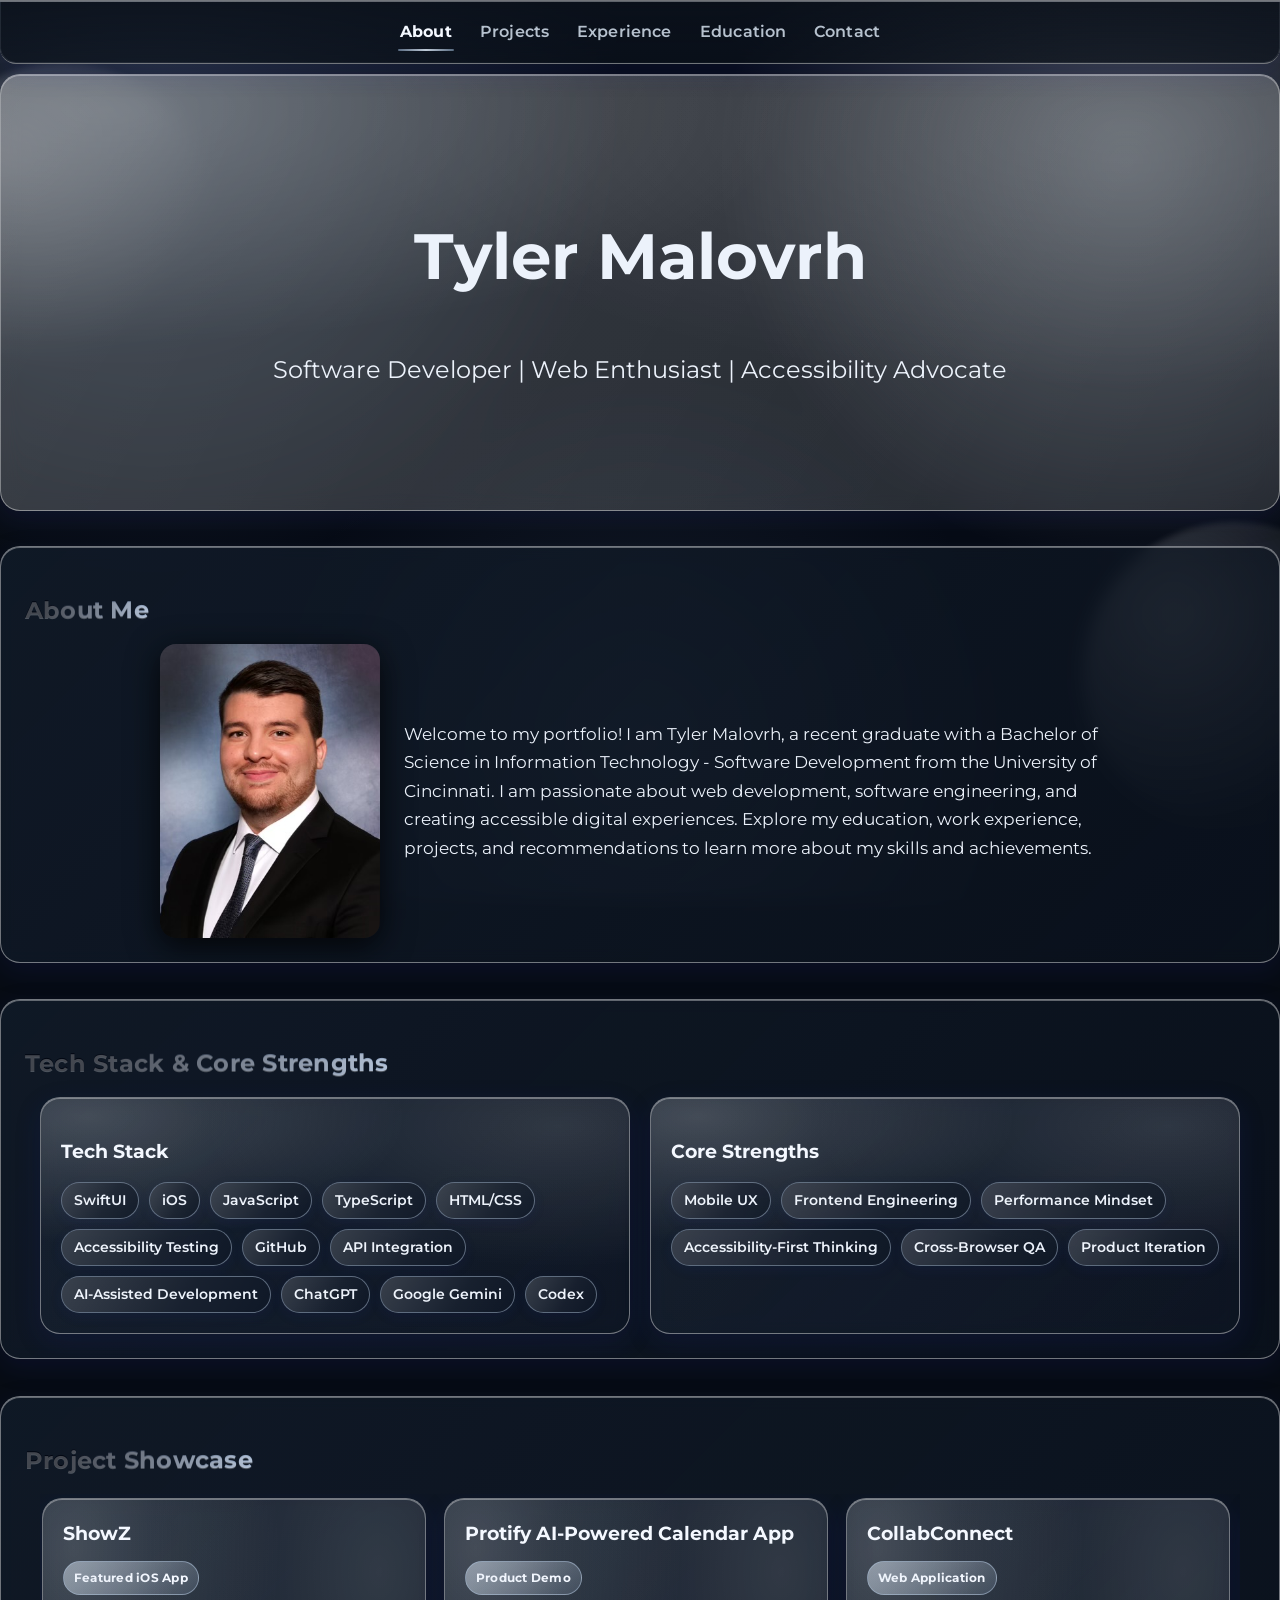
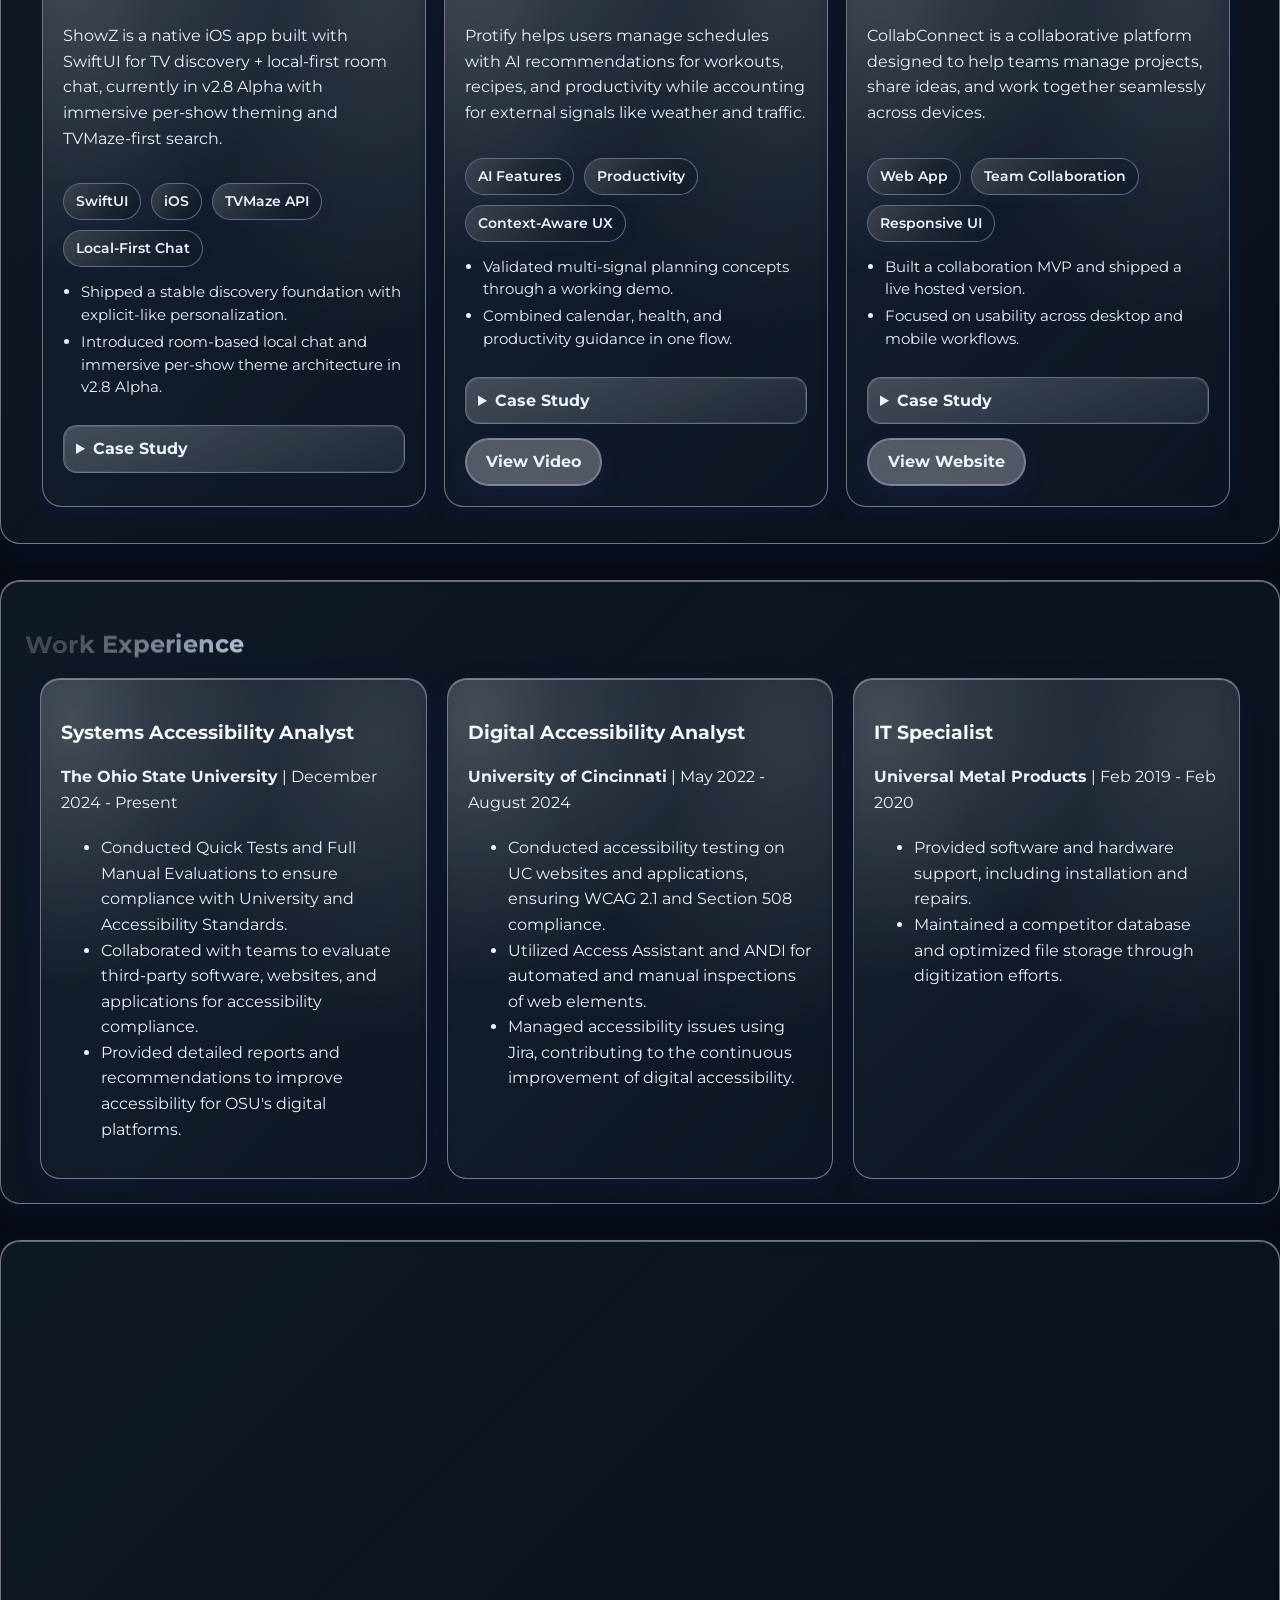
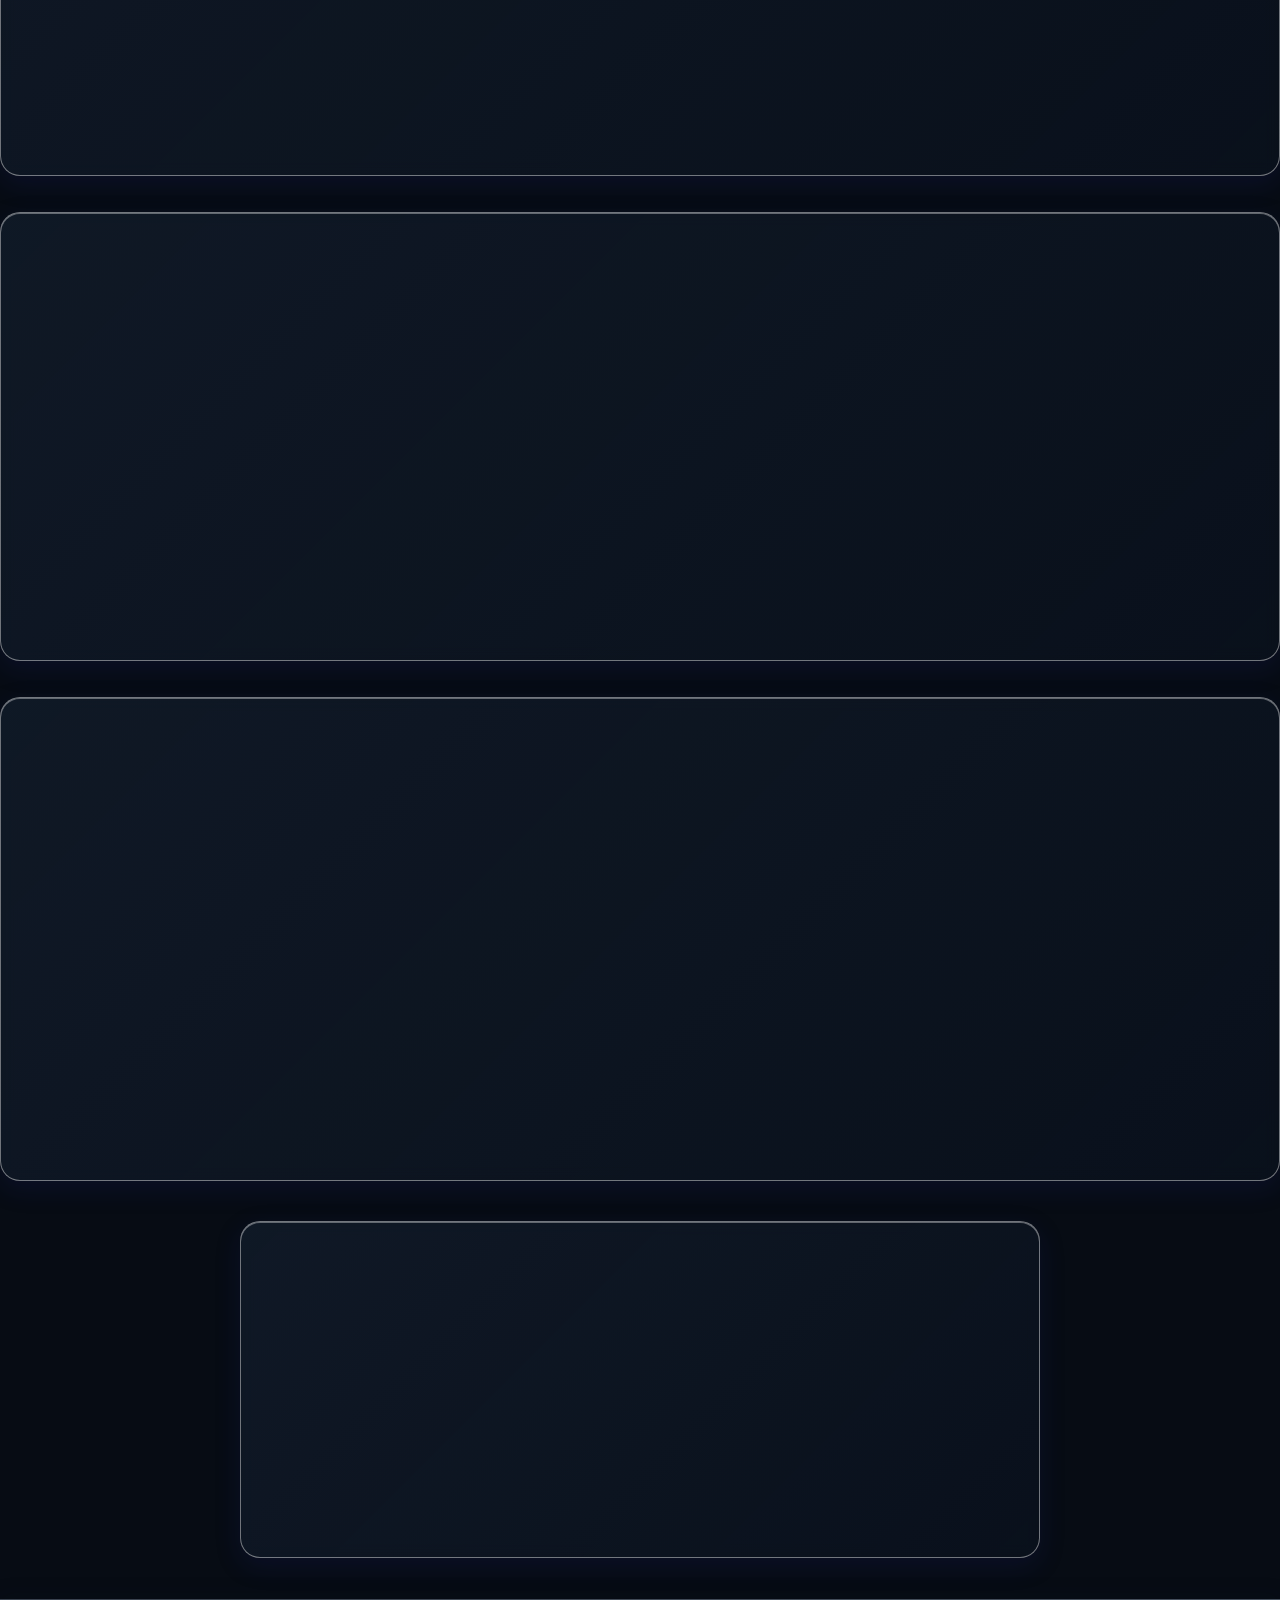
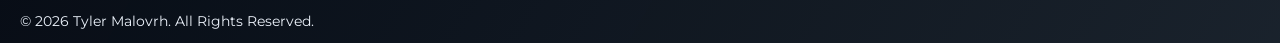
==== commit 1a09478e: "Portfolio Updates Updates to my portfolio" ====
--- a/index.html
+++ b/index.html
@@ -109,22 +109,22 @@
                     <h3>ShowZ</h3>
                     <span class="project-label">Featured iOS App</span>
                 </div>
-                <p>ShowZ is a native iOS app built with SwiftUI for TV show discovery, featuring TVMaze-first search, personalized For You recommendations, and polished liquid-glass feed/detail UX.</p>
+                <p>ShowZ is a native iOS app built with SwiftUI for TV discovery + local-first room chat, currently in v2.8 Alpha with immersive per-show theming and TVMaze-first search.</p>
                 <div class="chip-list project-tags" aria-label="ShowZ tags">
                     <span class="chip">SwiftUI</span>
                     <span class="chip">iOS</span>
                     <span class="chip">TVMaze API</span>
-                    <span class="chip">Recommendation Logic</span>
-                </div>
-                <ul class="impact-list">
-                    <li>Shipped v1 discovery foundation with explicit-like personalization.</li>
-                    <li>Implemented deterministic caching and fallback for reliability.</li>
+                    <span class="chip">Local-First Chat</span>
+                </div>
+                <ul class="impact-list">
+                    <li>Shipped a stable discovery foundation with explicit-like personalization.</li>
+                    <li>Introduced room-based local chat and immersive per-show theme architecture in v2.8 Alpha.</li>
                 </ul>
                 <details class="case-study">
                     <summary>Case Study</summary>
                     <p><strong>Problem:</strong> TV discovery apps often feel noisy and inconsistent.</p>
-                    <p><strong>Built:</strong> A fast, TVMaze-first discovery flow with personalized recommendations and clean detail pages.</p>
-                    <p><strong>Outcome:</strong> Stable v1 foundation ready for v2 chat and social discovery work.</p>
+                    <p><strong>Built:</strong> A TVMaze-first discovery flow plus immersive local-first room chat for General, Season, and Episode conversations.</p>
+                    <p><strong>Outcome:</strong> v2.8 Alpha focuses on chat stabilization, readability, and performance hardening before beta.</p>
                 </details>
             </article>
             <article class="card project-card">
--- a/styles.css
+++ b/styles.css
@@ -1881,3 +1881,300 @@
         flex-basis: clamp(350px, 30vw, 430px);
     }
 }
+
+/* ShowZ Showcase Page (scoped) */
+.showz-showcase-page {
+    color: var(--text-color);
+    min-height: 100vh;
+    padding: 14px 12px 34px;
+    padding-bottom: calc(34px + env(safe-area-inset-bottom, 0px));
+    background-color: var(--background-color);
+}
+
+.showz-showcase-page .showz-showcase-main {
+    width: min(1120px, 100%);
+    margin: 0 auto;
+}
+
+.showz-showcase-page .showz-showcase-topbar {
+    width: min(1120px, 100%);
+    margin: 0 auto 14px;
+    display: flex;
+    flex-wrap: wrap;
+    justify-content: space-between;
+    gap: 10px;
+    padding: 12px;
+    border-radius: 16px;
+}
+
+.showz-showcase-page .showz-showcase-topbar .btn {
+    margin: 0;
+    min-height: 40px;
+}
+
+.showz-showcase-page .showz-showcase-hero {
+    margin: 0 0 16px;
+    padding: 28px 20px;
+    border-radius: 18px;
+    text-align: left;
+}
+
+.showz-showcase-page .showz-showcase-eyebrow {
+    margin: 0 0 10px;
+    color: var(--secondary-color);
+    font-size: 0.9rem;
+    font-weight: 600;
+    letter-spacing: 0.02em;
+    text-transform: uppercase;
+}
+
+.showz-showcase-page #showz-title {
+    margin: 0 0 10px;
+    font-size: clamp(2rem, 6vw, 3.1rem);
+    line-height: 1.08;
+    text-align: left;
+    padding: 0;
+}
+
+.showz-showcase-page .showz-showcase-tagline {
+    margin: 0 0 16px;
+    max-width: 70ch;
+    font-size: 1.03rem;
+}
+
+.showz-showcase-page .showz-showcase-meta {
+    display: flex;
+    flex-wrap: wrap;
+    gap: 8px;
+}
+
+.showz-showcase-page section {
+    margin: 16px 0;
+    scroll-margin-top: 20px;
+}
+
+.showz-showcase-page h2 {
+    margin: 0 0 8px;
+    font-size: clamp(1.45rem, 4.8vw, 2rem);
+}
+
+.showz-showcase-page .showz-showcase-helper {
+    margin: 0 0 12px;
+    color: var(--secondary-color);
+    font-size: 0.95rem;
+}
+
+.showz-showcase-page .showz-showcase-scroll-hint {
+    margin: -2px 0 12px;
+    color: var(--secondary-color);
+    font-size: 0.86rem;
+    letter-spacing: 0.01em;
+}
+
+.showz-showcase-page .showz-showcase-gallery-block + .showz-showcase-gallery-block {
+    margin-top: 16px;
+}
+
+.showz-showcase-page .showz-showcase-subtitle {
+    margin: 0 0 10px;
+    font-size: 1.1rem;
+    font-weight: 700;
+    color: var(--primary-color);
+}
+
+.showz-showcase-page .showz-showcase-list {
+    margin: 0;
+    padding-left: 18px;
+    display: grid;
+    gap: 6px;
+}
+
+.showz-showcase-page .showz-showcase-list li {
+    margin: 0;
+    line-height: 1.5;
+}
+
+.showz-showcase-page .showz-showcase-overview-grid,
+.showz-showcase-page .showz-showcase-highlight-grid,
+.showz-showcase-page .showz-showcase-tech-grid {
+    grid-template-columns: repeat(auto-fit, minmax(240px, 1fr));
+    gap: 12px;
+}
+
+.showz-showcase-page .showz-showcase-shot-grid {
+    display: flex;
+    flex-wrap: nowrap;
+    gap: 12px;
+    overflow-x: auto;
+    overflow-y: hidden;
+    padding: 4px 2px 12px;
+    scroll-snap-type: x proximity;
+    overscroll-behavior-x: contain;
+    -webkit-overflow-scrolling: touch;
+}
+
+.showz-showcase-page .showz-showcase-shot-grid::-webkit-scrollbar {
+    height: 8px;
+}
+
+.showz-showcase-page .showz-showcase-shot-grid::-webkit-scrollbar-track {
+    background: rgba(159, 176, 199, 0.08);
+    border-radius: 999px;
+}
+
+.showz-showcase-page .showz-showcase-shot-grid::-webkit-scrollbar-thumb {
+    background: linear-gradient(125deg, rgba(197, 210, 225, 0.55), rgba(143, 164, 188, 0.35));
+    border: 1px solid rgba(197, 210, 225, 0.22);
+    border-radius: 999px;
+}
+
+.showz-showcase-page .showz-showcase-shot-grid {
+    scrollbar-width: thin;
+    scrollbar-color: rgba(173, 192, 216, 0.55) rgba(159, 176, 199, 0.08);
+}
+
+.showz-showcase-page .showz-showcase-shot {
+    flex: 0 0 clamp(230px, 28vw, 280px);
+    min-width: 0;
+    padding: 14px;
+    scroll-snap-align: start;
+}
+
+.showz-showcase-page .showz-showcase-shot-frame {
+    width: min(100%, 230px);
+    aspect-ratio: 9 / 19.5;
+    margin: 0 auto 12px;
+    border-radius: 22px;
+    border: 1px solid rgba(186, 206, 230, 0.48);
+    background:
+      radial-gradient(180% 120% at 0% 0%, rgba(255, 255, 255, 0.18), transparent 40%),
+      linear-gradient(145deg, rgba(19, 31, 48, 0.8), rgba(8, 14, 24, 0.86));
+    box-shadow:
+      0 12px 34px rgba(4, 9, 17, 0.46),
+      inset 0 1px 0 rgba(255, 255, 255, 0.2);
+    position: relative;
+    overflow: hidden;
+}
+
+.showz-showcase-page .showz-showcase-shot-frame::before {
+    content: "Screenshot Placeholder";
+    position: absolute;
+    left: 50%;
+    top: 50%;
+    transform: translate(-50%, -50%);
+    padding: 6px 10px;
+    border-radius: 999px;
+    border: 1px solid rgba(186, 206, 230, 0.4);
+    background: rgba(173, 194, 219, 0.2);
+    color: var(--text-color);
+    font-size: 0.75rem;
+    font-weight: 600;
+    letter-spacing: 0.02em;
+    white-space: nowrap;
+}
+
+.showz-showcase-page .showz-showcase-shot-frame.has-image::before {
+    display: none;
+}
+
+.showz-showcase-page .showz-showcase-shot-frame img {
+    width: 100%;
+    height: 100%;
+    object-fit: cover;
+    object-position: center top;
+    display: block;
+    border-radius: inherit;
+}
+
+.showz-showcase-page .showz-showcase-video-card {
+    padding: 14px;
+}
+
+.showz-showcase-page .showz-showcase-video-player {
+    width: 100%;
+    border-radius: 14px;
+    border: 1px solid rgba(186, 206, 230, 0.34);
+    background: linear-gradient(145deg, rgba(16, 26, 40, 0.72), rgba(9, 16, 26, 0.84));
+    aspect-ratio: 16 / 9;
+}
+
+.showz-showcase-page .showz-showcase-video-note {
+    margin: 8px 0 2px;
+    color: var(--secondary-color);
+    font-size: 0.92rem;
+}
+
+.showz-showcase-page .showz-showcase-cta {
+    display: flex;
+    flex-wrap: wrap;
+    gap: 10px;
+    justify-content: center;
+}
+
+.showz-showcase-page .showz-showcase-cta .btn {
+    margin: 0;
+}
+
+.showz-showcase-page .showz-showcase-footer {
+    margin: 16px auto 4px;
+    width: min(1120px, 100%);
+    text-align: center;
+    color: var(--secondary-color);
+    font-size: 0.88rem;
+}
+
+@media (max-width: 768px) {
+    .showz-showcase-page {
+        padding: 10px 10px 20px;
+        padding-bottom: calc(20px + env(safe-area-inset-bottom, 0px));
+    }
+
+    .showz-showcase-page .showz-showcase-topbar {
+        padding: 10px;
+        gap: 8px;
+    }
+
+    .showz-showcase-page .showz-showcase-topbar .btn {
+        width: 100%;
+        max-width: 100%;
+        justify-content: center;
+    }
+
+    .showz-showcase-page .showz-showcase-hero {
+        padding: 22px 14px;
+    }
+
+    .showz-showcase-page .showz-showcase-tagline {
+        max-width: 100%;
+        font-size: 0.98rem;
+    }
+
+    .showz-showcase-page .showz-showcase-shot-grid { gap: 10px; }
+
+    .showz-showcase-page .showz-showcase-shot {
+        flex-basis: min(82vw, 280px);
+    }
+
+    .showz-showcase-page .showz-showcase-shot-frame {
+        width: min(88vw, 230px);
+    }
+}
+
+@media (max-width: 380px) {
+    .showz-showcase-page {
+        padding-left: 8px;
+        padding-right: 8px;
+    }
+
+    .showz-showcase-page .showz-showcase-topbar,
+    .showz-showcase-page .showz-showcase-hero,
+    .showz-showcase-page section {
+        margin-left: 0;
+        margin-right: 0;
+    }
+
+    .showz-showcase-page .showz-showcase-shot,
+    .showz-showcase-page .showz-showcase-video-card {
+        padding: 12px;
+    }
+}
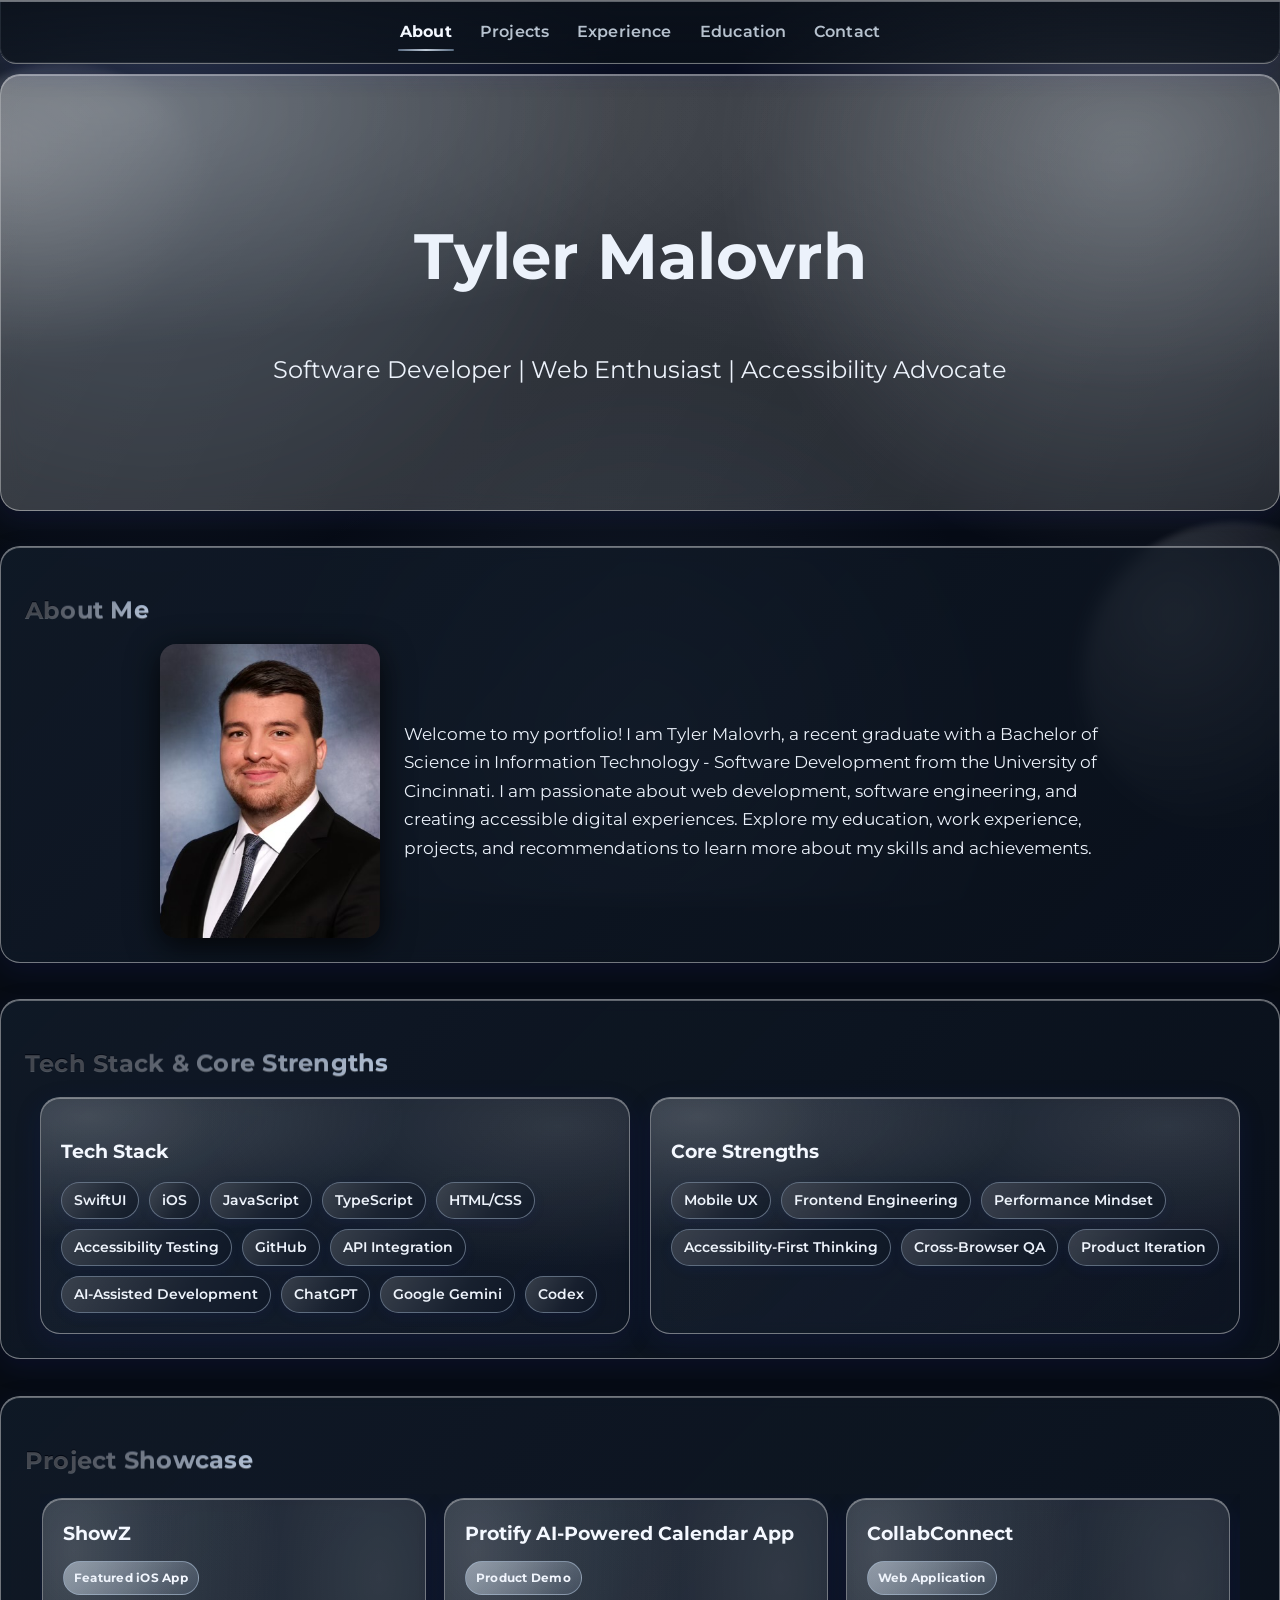
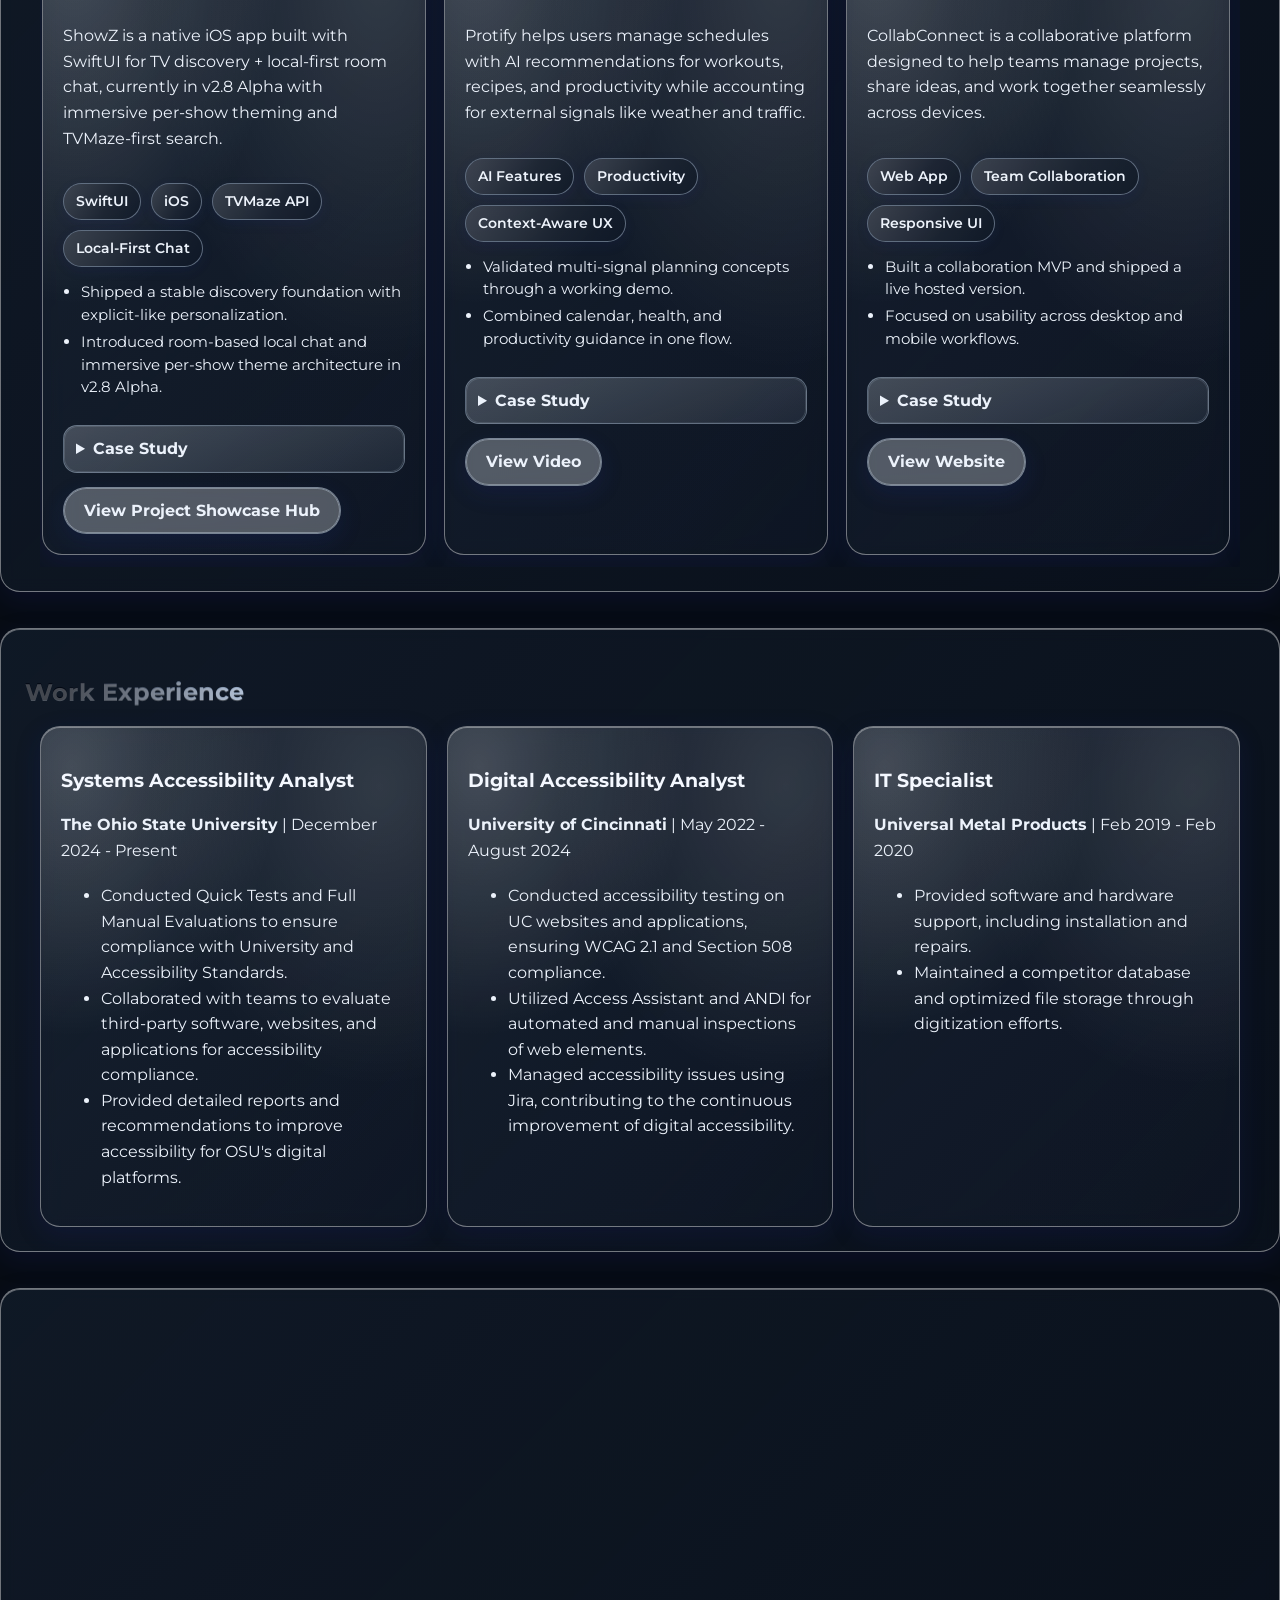
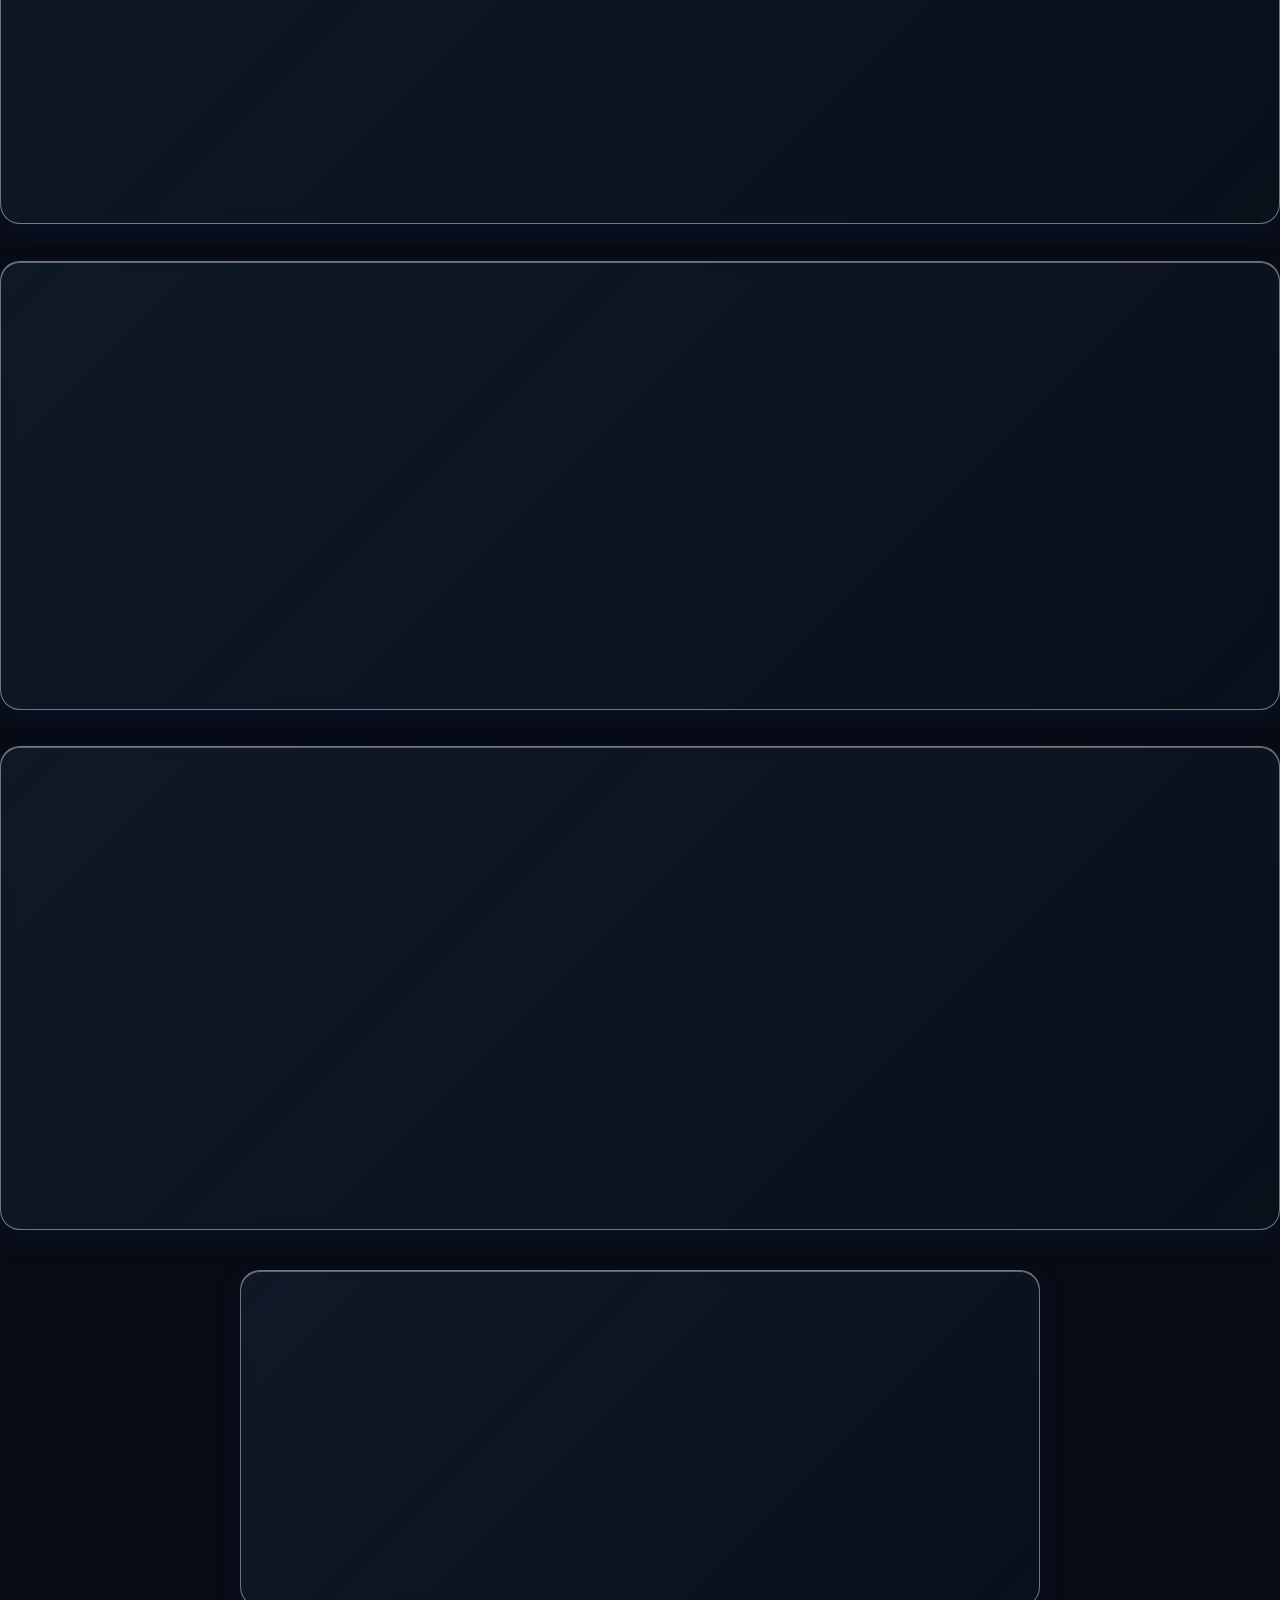
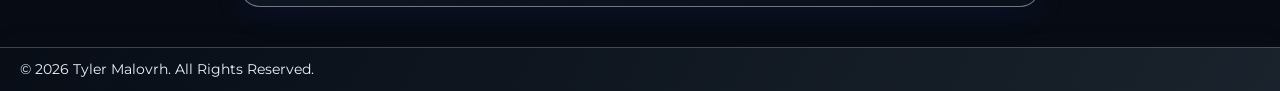
==== commit f839eb10: "Refine ShowZ showcase hub UX and clean up portfolio styles - Added and polished the ShowZ Project Sh" ====
--- a/index.html
+++ b/index.html
@@ -126,6 +126,9 @@
                     <p><strong>Built:</strong> A TVMaze-first discovery flow plus immersive local-first room chat for General, Season, and Episode conversations.</p>
                     <p><strong>Outcome:</strong> v2.8 Alpha focuses on chat stabilization, readability, and performance hardening before beta.</p>
                 </details>
+                <div class="project-links">
+                    <a href="showz-showcase.html" class="btn">View Project Showcase Hub</a>
+                </div>
             </article>
             <article class="card project-card">
                 <div class="project-top">
--- a/styles.css
+++ b/styles.css
@@ -1881,300 +1881,3 @@
         flex-basis: clamp(350px, 30vw, 430px);
     }
 }
-
-/* ShowZ Showcase Page (scoped) */
-.showz-showcase-page {
-    color: var(--text-color);
-    min-height: 100vh;
-    padding: 14px 12px 34px;
-    padding-bottom: calc(34px + env(safe-area-inset-bottom, 0px));
-    background-color: var(--background-color);
-}
-
-.showz-showcase-page .showz-showcase-main {
-    width: min(1120px, 100%);
-    margin: 0 auto;
-}
-
-.showz-showcase-page .showz-showcase-topbar {
-    width: min(1120px, 100%);
-    margin: 0 auto 14px;
-    display: flex;
-    flex-wrap: wrap;
-    justify-content: space-between;
-    gap: 10px;
-    padding: 12px;
-    border-radius: 16px;
-}
-
-.showz-showcase-page .showz-showcase-topbar .btn {
-    margin: 0;
-    min-height: 40px;
-}
-
-.showz-showcase-page .showz-showcase-hero {
-    margin: 0 0 16px;
-    padding: 28px 20px;
-    border-radius: 18px;
-    text-align: left;
-}
-
-.showz-showcase-page .showz-showcase-eyebrow {
-    margin: 0 0 10px;
-    color: var(--secondary-color);
-    font-size: 0.9rem;
-    font-weight: 600;
-    letter-spacing: 0.02em;
-    text-transform: uppercase;
-}
-
-.showz-showcase-page #showz-title {
-    margin: 0 0 10px;
-    font-size: clamp(2rem, 6vw, 3.1rem);
-    line-height: 1.08;
-    text-align: left;
-    padding: 0;
-}
-
-.showz-showcase-page .showz-showcase-tagline {
-    margin: 0 0 16px;
-    max-width: 70ch;
-    font-size: 1.03rem;
-}
-
-.showz-showcase-page .showz-showcase-meta {
-    display: flex;
-    flex-wrap: wrap;
-    gap: 8px;
-}
-
-.showz-showcase-page section {
-    margin: 16px 0;
-    scroll-margin-top: 20px;
-}
-
-.showz-showcase-page h2 {
-    margin: 0 0 8px;
-    font-size: clamp(1.45rem, 4.8vw, 2rem);
-}
-
-.showz-showcase-page .showz-showcase-helper {
-    margin: 0 0 12px;
-    color: var(--secondary-color);
-    font-size: 0.95rem;
-}
-
-.showz-showcase-page .showz-showcase-scroll-hint {
-    margin: -2px 0 12px;
-    color: var(--secondary-color);
-    font-size: 0.86rem;
-    letter-spacing: 0.01em;
-}
-
-.showz-showcase-page .showz-showcase-gallery-block + .showz-showcase-gallery-block {
-    margin-top: 16px;
-}
-
-.showz-showcase-page .showz-showcase-subtitle {
-    margin: 0 0 10px;
-    font-size: 1.1rem;
-    font-weight: 700;
-    color: var(--primary-color);
-}
-
-.showz-showcase-page .showz-showcase-list {
-    margin: 0;
-    padding-left: 18px;
-    display: grid;
-    gap: 6px;
-}
-
-.showz-showcase-page .showz-showcase-list li {
-    margin: 0;
-    line-height: 1.5;
-}
-
-.showz-showcase-page .showz-showcase-overview-grid,
-.showz-showcase-page .showz-showcase-highlight-grid,
-.showz-showcase-page .showz-showcase-tech-grid {
-    grid-template-columns: repeat(auto-fit, minmax(240px, 1fr));
-    gap: 12px;
-}
-
-.showz-showcase-page .showz-showcase-shot-grid {
-    display: flex;
-    flex-wrap: nowrap;
-    gap: 12px;
-    overflow-x: auto;
-    overflow-y: hidden;
-    padding: 4px 2px 12px;
-    scroll-snap-type: x proximity;
-    overscroll-behavior-x: contain;
-    -webkit-overflow-scrolling: touch;
-}
-
-.showz-showcase-page .showz-showcase-shot-grid::-webkit-scrollbar {
-    height: 8px;
-}
-
-.showz-showcase-page .showz-showcase-shot-grid::-webkit-scrollbar-track {
-    background: rgba(159, 176, 199, 0.08);
-    border-radius: 999px;
-}
-
-.showz-showcase-page .showz-showcase-shot-grid::-webkit-scrollbar-thumb {
-    background: linear-gradient(125deg, rgba(197, 210, 225, 0.55), rgba(143, 164, 188, 0.35));
-    border: 1px solid rgba(197, 210, 225, 0.22);
-    border-radius: 999px;
-}
-
-.showz-showcase-page .showz-showcase-shot-grid {
-    scrollbar-width: thin;
-    scrollbar-color: rgba(173, 192, 216, 0.55) rgba(159, 176, 199, 0.08);
-}
-
-.showz-showcase-page .showz-showcase-shot {
-    flex: 0 0 clamp(230px, 28vw, 280px);
-    min-width: 0;
-    padding: 14px;
-    scroll-snap-align: start;
-}
-
-.showz-showcase-page .showz-showcase-shot-frame {
-    width: min(100%, 230px);
-    aspect-ratio: 9 / 19.5;
-    margin: 0 auto 12px;
-    border-radius: 22px;
-    border: 1px solid rgba(186, 206, 230, 0.48);
-    background:
-      radial-gradient(180% 120% at 0% 0%, rgba(255, 255, 255, 0.18), transparent 40%),
-      linear-gradient(145deg, rgba(19, 31, 48, 0.8), rgba(8, 14, 24, 0.86));
-    box-shadow:
-      0 12px 34px rgba(4, 9, 17, 0.46),
-      inset 0 1px 0 rgba(255, 255, 255, 0.2);
-    position: relative;
-    overflow: hidden;
-}
-
-.showz-showcase-page .showz-showcase-shot-frame::before {
-    content: "Screenshot Placeholder";
-    position: absolute;
-    left: 50%;
-    top: 50%;
-    transform: translate(-50%, -50%);
-    padding: 6px 10px;
-    border-radius: 999px;
-    border: 1px solid rgba(186, 206, 230, 0.4);
-    background: rgba(173, 194, 219, 0.2);
-    color: var(--text-color);
-    font-size: 0.75rem;
-    font-weight: 600;
-    letter-spacing: 0.02em;
-    white-space: nowrap;
-}
-
-.showz-showcase-page .showz-showcase-shot-frame.has-image::before {
-    display: none;
-}
-
-.showz-showcase-page .showz-showcase-shot-frame img {
-    width: 100%;
-    height: 100%;
-    object-fit: cover;
-    object-position: center top;
-    display: block;
-    border-radius: inherit;
-}
-
-.showz-showcase-page .showz-showcase-video-card {
-    padding: 14px;
-}
-
-.showz-showcase-page .showz-showcase-video-player {
-    width: 100%;
-    border-radius: 14px;
-    border: 1px solid rgba(186, 206, 230, 0.34);
-    background: linear-gradient(145deg, rgba(16, 26, 40, 0.72), rgba(9, 16, 26, 0.84));
-    aspect-ratio: 16 / 9;
-}
-
-.showz-showcase-page .showz-showcase-video-note {
-    margin: 8px 0 2px;
-    color: var(--secondary-color);
-    font-size: 0.92rem;
-}
-
-.showz-showcase-page .showz-showcase-cta {
-    display: flex;
-    flex-wrap: wrap;
-    gap: 10px;
-    justify-content: center;
-}
-
-.showz-showcase-page .showz-showcase-cta .btn {
-    margin: 0;
-}
-
-.showz-showcase-page .showz-showcase-footer {
-    margin: 16px auto 4px;
-    width: min(1120px, 100%);
-    text-align: center;
-    color: var(--secondary-color);
-    font-size: 0.88rem;
-}
-
-@media (max-width: 768px) {
-    .showz-showcase-page {
-        padding: 10px 10px 20px;
-        padding-bottom: calc(20px + env(safe-area-inset-bottom, 0px));
-    }
-
-    .showz-showcase-page .showz-showcase-topbar {
-        padding: 10px;
-        gap: 8px;
-    }
-
-    .showz-showcase-page .showz-showcase-topbar .btn {
-        width: 100%;
-        max-width: 100%;
-        justify-content: center;
-    }
-
-    .showz-showcase-page .showz-showcase-hero {
-        padding: 22px 14px;
-    }
-
-    .showz-showcase-page .showz-showcase-tagline {
-        max-width: 100%;
-        font-size: 0.98rem;
-    }
-
-    .showz-showcase-page .showz-showcase-shot-grid { gap: 10px; }
-
-    .showz-showcase-page .showz-showcase-shot {
-        flex-basis: min(82vw, 280px);
-    }
-
-    .showz-showcase-page .showz-showcase-shot-frame {
-        width: min(88vw, 230px);
-    }
-}
-
-@media (max-width: 380px) {
-    .showz-showcase-page {
-        padding-left: 8px;
-        padding-right: 8px;
-    }
-
-    .showz-showcase-page .showz-showcase-topbar,
-    .showz-showcase-page .showz-showcase-hero,
-    .showz-showcase-page section {
-        margin-left: 0;
-        margin-right: 0;
-    }
-
-    .showz-showcase-page .showz-showcase-shot,
-    .showz-showcase-page .showz-showcase-video-card {
-        padding: 12px;
-    }
-}
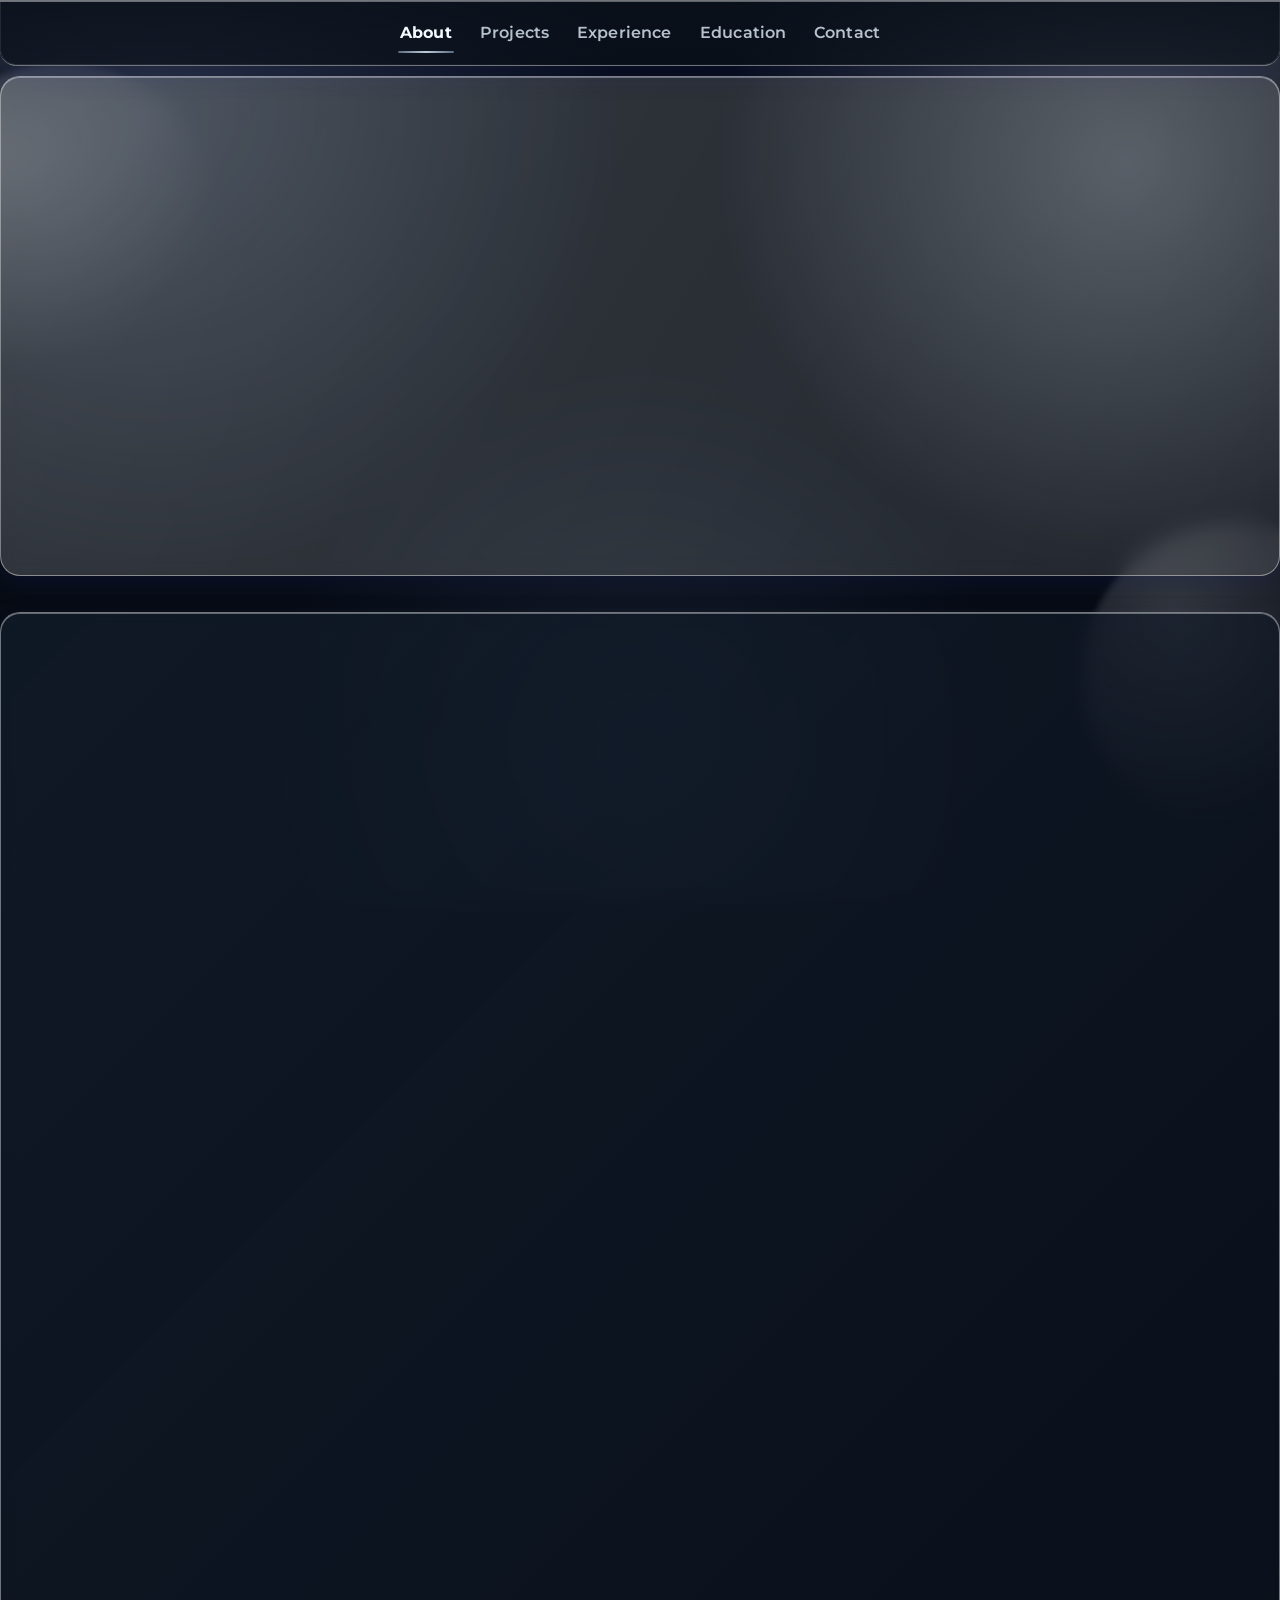
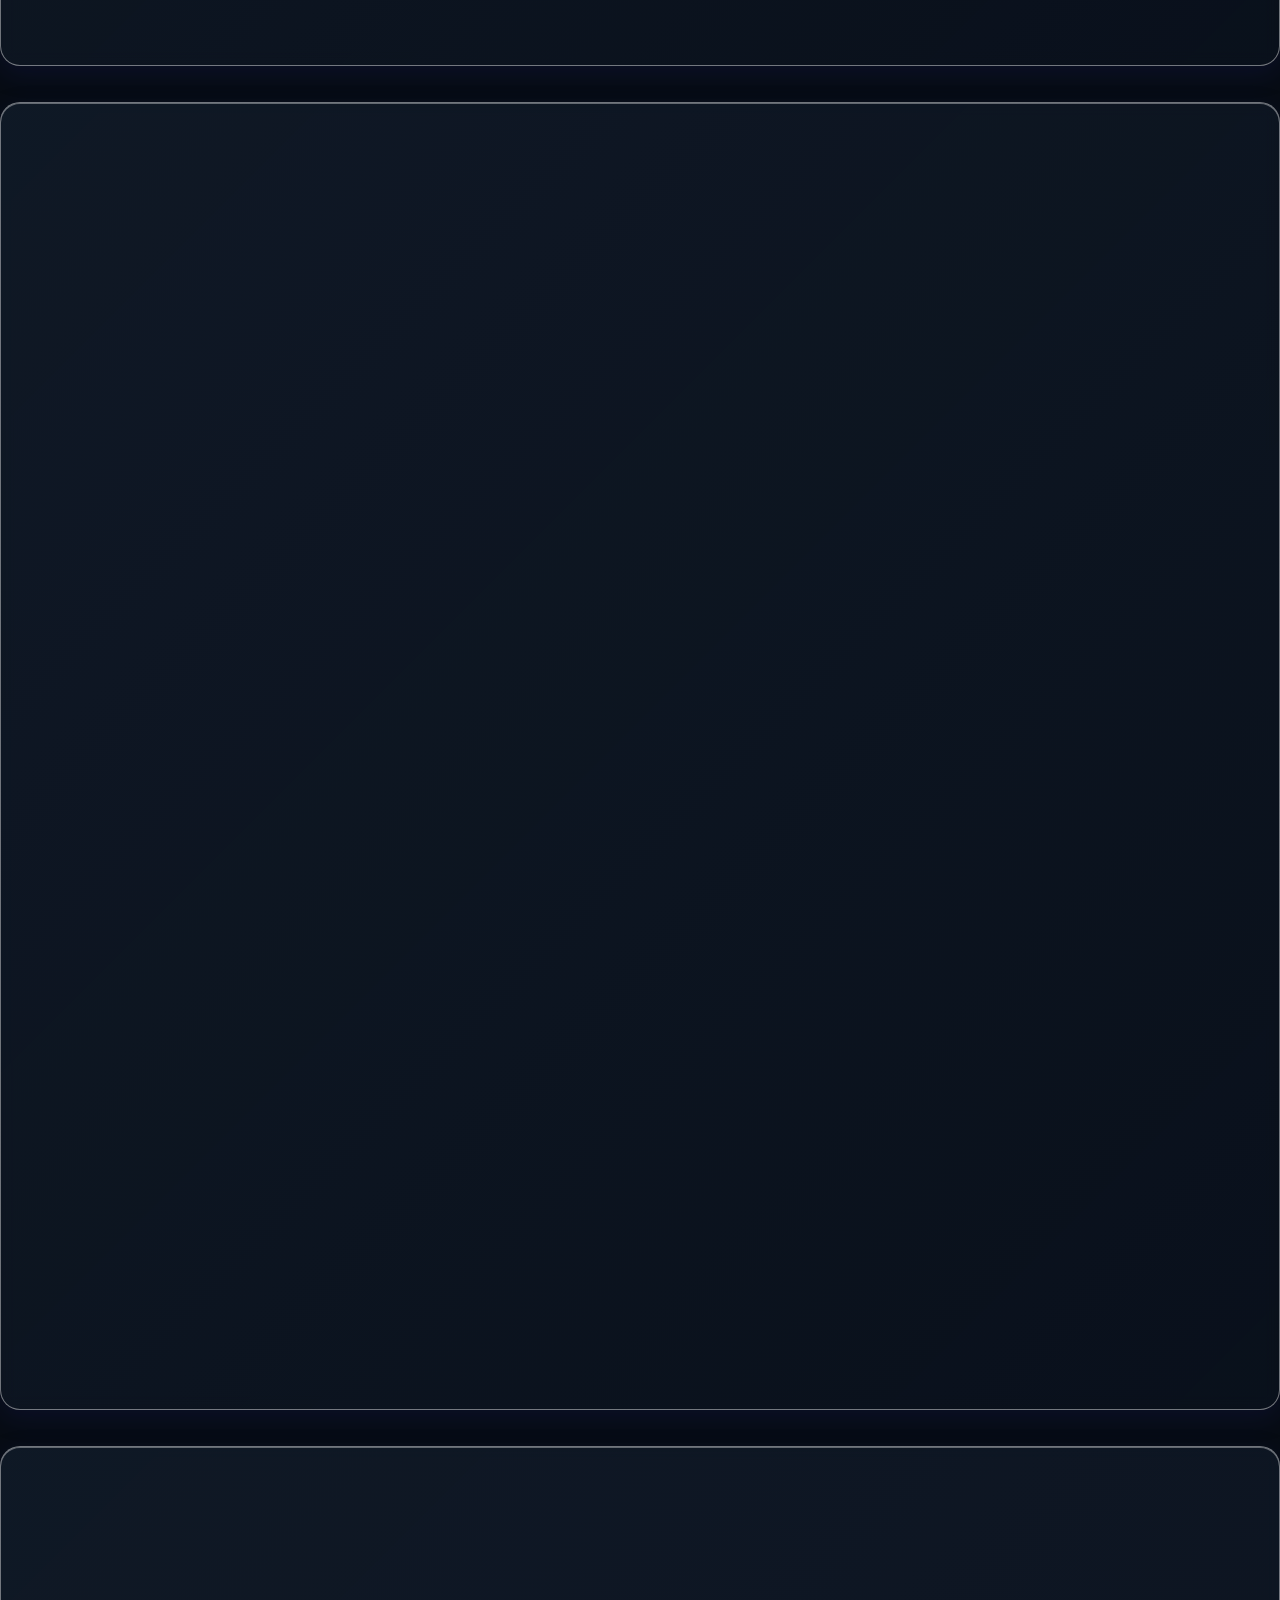
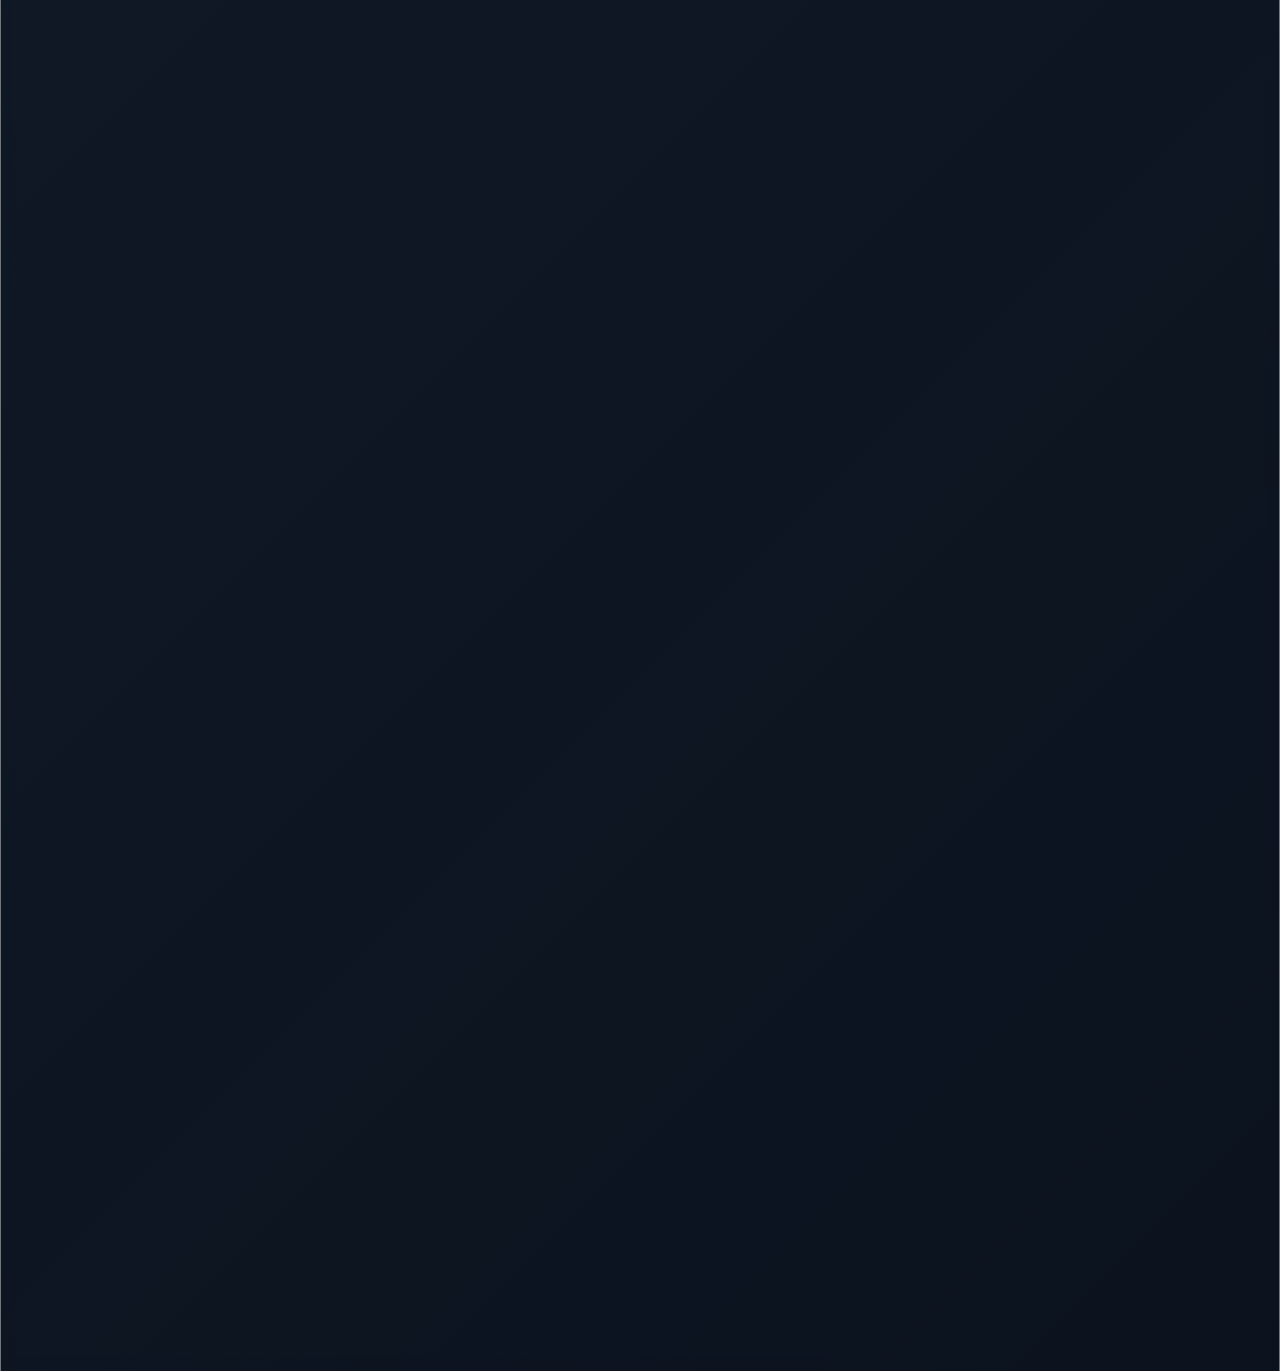
==== commit 960cda63: "Refactor portfolio project experience into a unified Project Showcase Hub and polish navigation/layo" ====
--- a/index.html
+++ b/index.html
@@ -20,9 +20,10 @@
 </head>
 
 <body>
+    <a class="skip-link" href="#main-content">Skip to main content</a>
     <!-- Loading Screen -->
-    <div id="loading-screen">
-        <div class="spinner"></div>
+    <div id="loading-screen" aria-hidden="true">
+        <div class="spinner" aria-hidden="true"></div>
     </div>
 
 
@@ -37,15 +38,15 @@
 
     <!-- Mobile Navigation Dock -->
     <nav class="mobile-tab-dock" aria-label="Primary navigation">
-        <a href="#about" class="tab-link">About</a>
-        <a href="#projects" class="tab-link">Work</a>
-        <a href="#experience" class="tab-link">Exp</a>
-        <a href="#education" class="tab-link">Edu</a>
-        <a href="#contact" class="tab-link">Contact</a>
+        <a href="#about" class="tab-link" aria-label="About">About</a>
+        <a href="#projects" class="tab-link" aria-label="Projects">Work</a>
+        <a href="#experience" class="tab-link" aria-label="Experience">Exp</a>
+        <a href="#education" class="tab-link" aria-label="Education">Edu</a>
+        <a href="#contact" class="tab-link" aria-label="Contact">Contact</a>
     </nav>
 
     
-
+    <main id="main-content">
     <!-- Hero Section -->
     <section class="hero">
         <h1>Tyler Malovrh</h1>
@@ -101,128 +102,29 @@
     </section>
 
     <!-- Project Showcase -->
-    <section class="projects" id="projects">
-        <h2>Project Showcase</h2>
-        <div class="card-container project-showcase">
-            <article class="card project-card">
-                <div class="project-top">
-                    <h3>ShowZ</h3>
-                    <span class="project-label">Featured iOS App</span>
-                </div>
-                <p>ShowZ is a native iOS app built with SwiftUI for TV discovery + local-first room chat, currently in v2.8 Alpha with immersive per-show theming and TVMaze-first search.</p>
-                <div class="chip-list project-tags" aria-label="ShowZ tags">
-                    <span class="chip">SwiftUI</span>
-                    <span class="chip">iOS</span>
-                    <span class="chip">TVMaze API</span>
-                    <span class="chip">Local-First Chat</span>
-                </div>
-                <ul class="impact-list">
-                    <li>Shipped a stable discovery foundation with explicit-like personalization.</li>
-                    <li>Introduced room-based local chat and immersive per-show theme architecture in v2.8 Alpha.</li>
-                </ul>
-                <details class="case-study">
-                    <summary>Case Study</summary>
-                    <p><strong>Problem:</strong> TV discovery apps often feel noisy and inconsistent.</p>
-                    <p><strong>Built:</strong> A TVMaze-first discovery flow plus immersive local-first room chat for General, Season, and Episode conversations.</p>
-                    <p><strong>Outcome:</strong> v2.8 Alpha focuses on chat stabilization, readability, and performance hardening before beta.</p>
-                </details>
-                <div class="project-links">
-                    <a href="showz-showcase.html" class="btn">View Project Showcase Hub</a>
-                </div>
+    <section class="projects projects-entry" id="projects">
+        <h2>Project Showcase Hub</h2>
+        <p class="projects-entry-copy">
+            Projects now live in a dedicated hub. Open the Project Showcase Hub to discover and browse each project.
+        </p>
+        <div class="projects-entry-actions">
+            <a href="projects-hub.html" class="btn">Open Project Hub</a>
+        </div>
+        <div class="card-container projects-entry-grid">
+            <article class="card projects-entry-card">
+                <h3>Dedicated Space for Projects</h3>
+                <p>Locate every project in one organized hub so viewers can quickly find the right work and dive deeper.</p>
+                <a href="projects-hub.html#overview" class="projects-entry-link">Explore the Hub</a>
             </article>
-            <article class="card project-card">
-                <div class="project-top">
-                    <h3>Protify AI-Powered Calendar App</h3>
-                    <span class="project-label">Product Demo</span>
-                </div>
-                <p>Protify helps users manage schedules with AI recommendations for workouts, recipes, and productivity while accounting for external signals like weather and traffic.</p>
-                <div class="chip-list project-tags" aria-label="Protify tags">
-                    <span class="chip">AI Features</span>
-                    <span class="chip">Productivity</span>
-                    <span class="chip">Context-Aware UX</span>
-                </div>
-                <ul class="impact-list">
-                    <li>Validated multi-signal planning concepts through a working demo.</li>
-                    <li>Combined calendar, health, and productivity guidance in one flow.</li>
-                </ul>
-                <details class="case-study">
-                    <summary>Case Study</summary>
-                    <p><strong>Problem:</strong> Standard calendars rarely adapt to real-world conditions.</p>
-                    <p><strong>Built:</strong> A concept that merges scheduling with external context and recommendation prompts.</p>
-                    <p><strong>Outcome:</strong> Demonstrated feasible UX direction and product viability.</p>
-                </details>
-                <div class="project-links">
-                    <a href="ProtifyExpoDemo.mp4" class="btn" target="_blank" rel="noopener">View Video</a>
-                </div>
+            <article class="card projects-entry-card">
+                <h3>Projects</h3>
+                <p>View websites, demos, and app showcases in one space with clean entry points for each project.</p>
+                <a href="projects-hub.html#all-projects" class="projects-entry-link">Browse All Projects</a>
             </article>
-            <article class="card project-card">
-                <div class="project-top">
-                    <h3>CollabConnect</h3>
-                    <span class="project-label">Web Application</span>
-                </div>
-                <p>CollabConnect is a collaborative platform designed to help teams manage projects, share ideas, and work together seamlessly across devices.</p>
-                <div class="chip-list project-tags" aria-label="CollabConnect tags">
-                    <span class="chip">Web App</span>
-                    <span class="chip">Team Collaboration</span>
-                    <span class="chip">Responsive UI</span>
-                </div>
-                <ul class="impact-list">
-                    <li>Built a collaboration MVP and shipped a live hosted version.</li>
-                    <li>Focused on usability across desktop and mobile workflows.</li>
-                </ul>
-                <details class="case-study">
-                    <summary>Case Study</summary>
-                    <p><strong>Problem:</strong> Teams need simple collaboration tools that work everywhere.</p>
-                    <p><strong>Built:</strong> A cross-device web experience for sharing project updates and ideas.</p>
-                    <p><strong>Outcome:</strong> Delivered a live product proof with end-to-end interaction flow.</p>
-                </details>
-                <div class="project-links">
-                    <a href="https://tmal1652.github.io/CollabConnect/" class="btn" target="_blank" rel="noopener">View Website</a>
-                </div>
-            </article>
-            <article class="card project-card">
-                <div class="project-top">
-                    <h3>ClearText AI</h3>
-                    <span class="project-label">Accessibility Tool</span>
-                </div>
-                <p>ClearText AI helps users summarize and shorten complex web content, with audio narration support and interactive definitions.</p>
-                <div class="chip-list project-tags" aria-label="ClearText AI tags">
-                    <span class="chip">Accessibility</span>
-                    <span class="chip">Summarization</span>
-                    <span class="chip">Audio Support</span>
-                </div>
-                <ul class="impact-list">
-                    <li>Improved readability of dense content through concise summaries.</li>
-                    <li>Added narration support for accessibility-first learning.</li>
-                </ul>
-                <details class="case-study">
-                    <summary>Case Study</summary>
-                    <p><strong>Problem:</strong> Dense content is difficult to parse quickly.</p>
-                    <p><strong>Built:</strong> A readable summarization experience with audio support for comprehension.</p>
-                    <p><strong>Outcome:</strong> Working MVP with a roadmap for interactive vocabulary support.</p>
-                </details>
-                <div class="project-links">
-                    <a href="https://tmal1652.github.io/Tmal1652.github.io-ClearTextAI/" target="_blank" rel="noopener" class="btn">View Website</a>
-                </div>
-            </article>
-            <article class="card project-card">
-                <div class="project-top">
-                    <h3>Portfolio Website</h3>
-                    <span class="project-label">Developer Portfolio</span>
-                </div>
-                <p>A responsive portfolio website built using HTML, CSS, and JavaScript to showcase my skills and projects.</p>
-                <div class="chip-list project-tags" aria-label="Portfolio tags">
-                    <span class="chip">Frontend</span>
-                    <span class="chip">Responsive Design</span>
-                    <span class="chip">Cross-Browser</span>
-                </div>
-                <ul class="impact-list">
-                    <li>Improved cross-browser behavior and mobile responsiveness.</li>
-                    <li>Maintained a cohesive modern glass-style visual system.</li>
-                </ul>
-                <div class="project-links">
-                    <a href="https://github.com/Tmal1652/Tmal1652.github.io" target="_blank" rel="noopener" class="btn">View on GitHub</a>
-                </div>
+            <article class="card projects-entry-card">
+                <h3>Project Navigation</h3>
+                <p>Move through featured work, live demos, and detailed showcase hubs with a consistent browsing flow.</p>
+                <a href="projects-hub.html#overview" class="projects-entry-link">Start with Overview</a>
             </article>
         </div>
     </section>
@@ -370,6 +272,7 @@
             <span>Email Me</span>
         </a>
     </section>
+    </main>
 
     <!-- Back to Top Button -->
     <button id="back-to-top" type="button" title="Back to Top" aria-label="Back to top">↑</button>
--- a/styles.css
+++ b/styles.css
@@ -17,6 +17,7 @@
     --link-color: #a9c7eb;
     --link-hover: #c5daf3;
     --box-shadow: 0 8px 32px rgba(0, 0, 0, 0.8);
+    --default-box-shadow: 0 8px 32px rgba(0, 0, 0, 0.8);
     --backdrop-blur: blur(15px);
     --glass-bg: linear-gradient(135deg, rgba(19,30,45,0.72), rgba(12,20,33,0.58));
     --glass-border: 1px solid rgba(166,188,216,0.22);
@@ -49,6 +50,40 @@
     box-sizing: border-box;
 }
 
+.sr-only {
+    position: absolute;
+    width: 1px;
+    height: 1px;
+    margin: -1px;
+    padding: 0;
+    border: 0;
+    overflow: hidden;
+    clip: rect(0 0 0 0);
+    white-space: nowrap;
+}
+
+.skip-link {
+    position: absolute;
+    top: -56px;
+    left: 12px;
+    z-index: 2000;
+    min-height: 44px;
+    display: inline-flex;
+    align-items: center;
+    padding: 10px 14px;
+    border-radius: 10px;
+    border: 1px solid rgba(190, 208, 229, 0.72);
+    background: rgba(9, 15, 24, 0.96);
+    color: #f4f8ff;
+    text-decoration: none;
+    font-weight: 700;
+    transition: top 0.16s ease;
+}
+
+.skip-link:focus-visible {
+    top: 12px;
+}
+
 /* Diploma CTA spacing to match other CTAs */
 .diploma .btn {
     margin: 12px auto 0; /* center horizontally */
@@ -156,12 +191,6 @@
 
 /* Safe optimizations and consolidations */
 
-/* Consolidated box-shadow styles */
-:root {
-    --default-box-shadow: 0 8px 32px rgba(0, 0, 0, 0.8);
-    --dark-mode-box-shadow: 0 8px 32px rgba(0, 0, 0, 0.8);
-}
-
 .glass, .hero { box-shadow: var(--default-box-shadow); }
 
 /* Removed redundant z-index and pointer-events */
@@ -171,7 +200,7 @@
 }
 
 @media (prefers-reduced-motion: reduce) {
-    .glass::before, .hero::before, .card::before { animation: none !important; }
+    .glass::before, .hero::before, .card::before, .spinner { animation: none !important; }
 }
 
 .glass {
@@ -357,7 +386,7 @@
     display: inline-flex;
     align-items: center;
     justify-content: center;
-    min-height: 42px;
+    min-height: 44px;
     position: relative;
     border: 1px solid transparent;
     background: transparent;
@@ -426,7 +455,7 @@
     }
 
     .floating-tab-bar .tab-link {
-        min-height: 38px;
+        min-height: 44px;
         padding: 8px 2px;
         border-radius: 0;
         border: 0;
@@ -502,6 +531,10 @@
     transform-style: preserve-3d;
     perspective: 1000px;
     cursor: pointer;
+    min-height: 44px;
+    display: inline-flex;
+    align-items: center;
+    justify-content: center;
 }
 
 .btn::before {
@@ -558,6 +591,21 @@
 a:focus-visible, .btn:focus-visible, .tab-link:focus-visible {
     outline: 2px solid var(--accent-color);
     outline-offset: 3px;
+}
+
+section:focus-visible {
+    outline: 2px solid var(--accent-color);
+    outline-offset: 4px;
+}
+
+@media (forced-colors: active) {
+    a:focus-visible,
+    .btn:focus-visible,
+    .tab-link:focus-visible,
+    .copy-id-btn:focus-visible,
+    section:focus-visible {
+        outline: 2px solid Highlight;
+    }
 }
 
 /* Contact Section Styling */
@@ -772,6 +820,54 @@
     margin-bottom: 4px;
 }
 
+.projects-entry {
+    display: block;
+}
+
+.projects-entry-copy {
+    margin: 8px 0 0;
+    max-width: 74ch;
+    color: rgba(216, 228, 244, 0.92);
+}
+
+.projects-entry-actions {
+    margin-top: 14px;
+    display: flex;
+    flex-wrap: wrap;
+    gap: 10px;
+    align-items: center;
+    justify-content: flex-start;
+}
+
+.projects-entry-grid {
+    margin-top: 14px;
+}
+
+.projects-entry-card {
+    display: flex;
+    flex-direction: column;
+    gap: 10px;
+}
+
+.projects-entry-card h3 {
+    margin: 0;
+}
+
+.projects-entry-card p {
+    margin: 0;
+    color: rgba(219, 231, 245, 0.92);
+}
+
+.projects-entry-link {
+    margin-top: auto;
+    font-weight: 700;
+    color: var(--link-color);
+}
+
+.projects-entry-link:hover {
+    color: var(--link-hover);
+}
+
 .project-showcase {
     display: flex;
     gap: 16px;
@@ -1468,6 +1564,10 @@
         min-height: auto;
         scroll-snap-align: none;
         scroll-snap-stop: normal;
+    }
+
+    .projects-entry-actions .btn {
+        width: 100%;
     }
 
     .floating-tab-bar {
@@ -1504,7 +1604,7 @@
 
     .mobile-tab-dock .tab-link {
         min-width: 0;
-        min-height: 42px;
+        min-height: 44px;
         margin: 0;
         padding: 8px 6px;
         display: inline-flex;
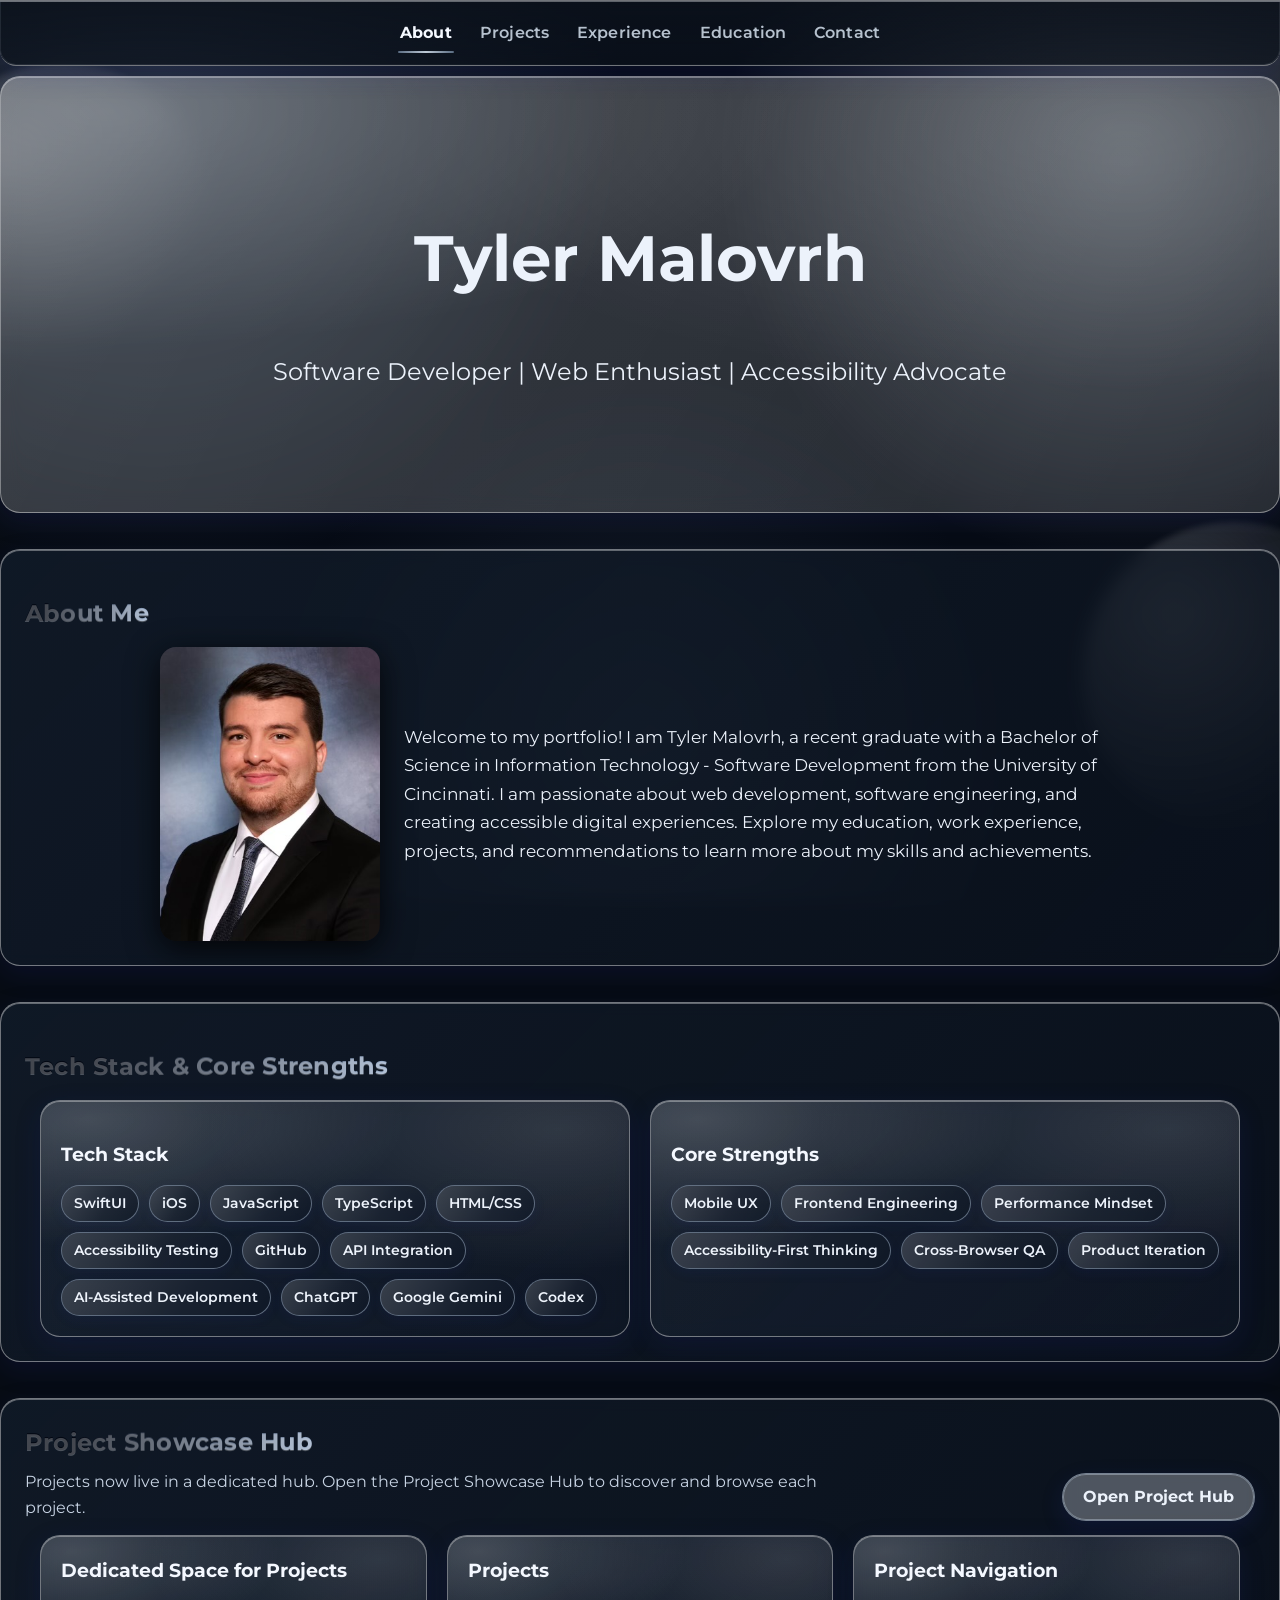
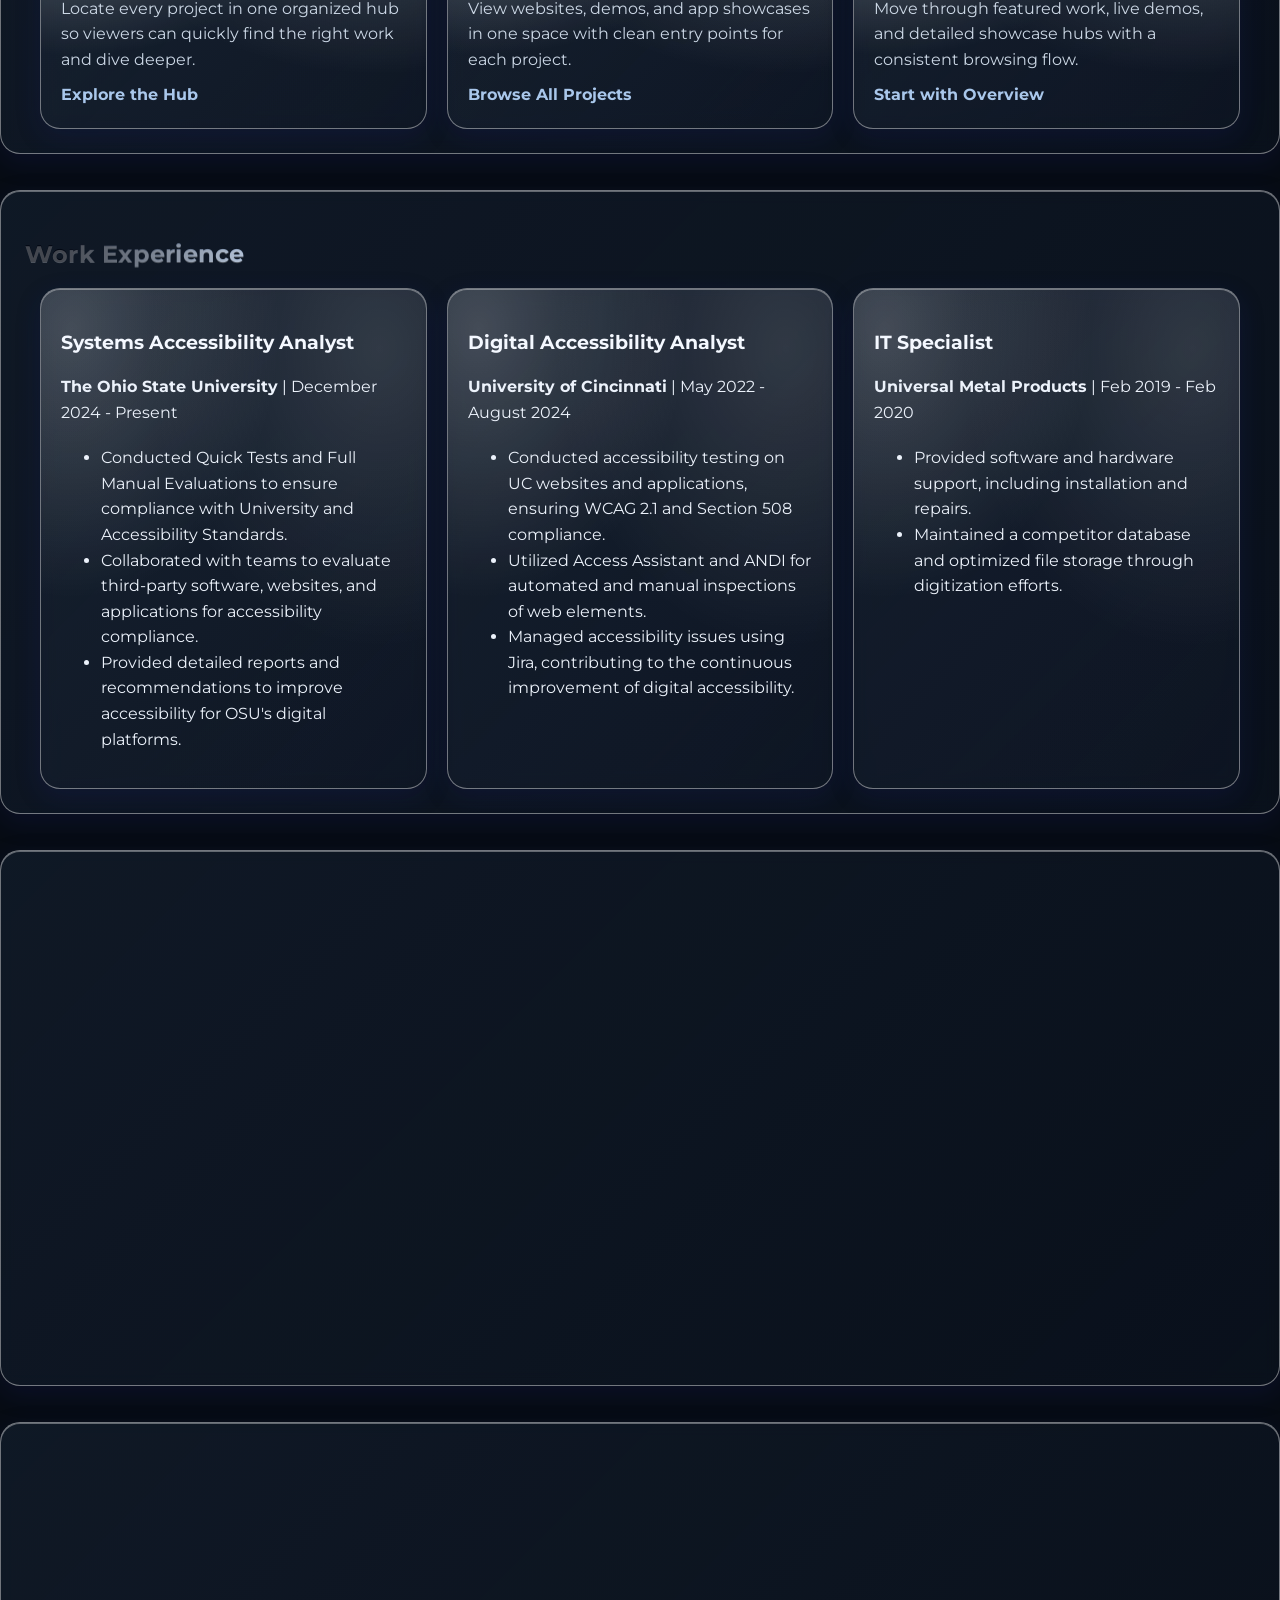
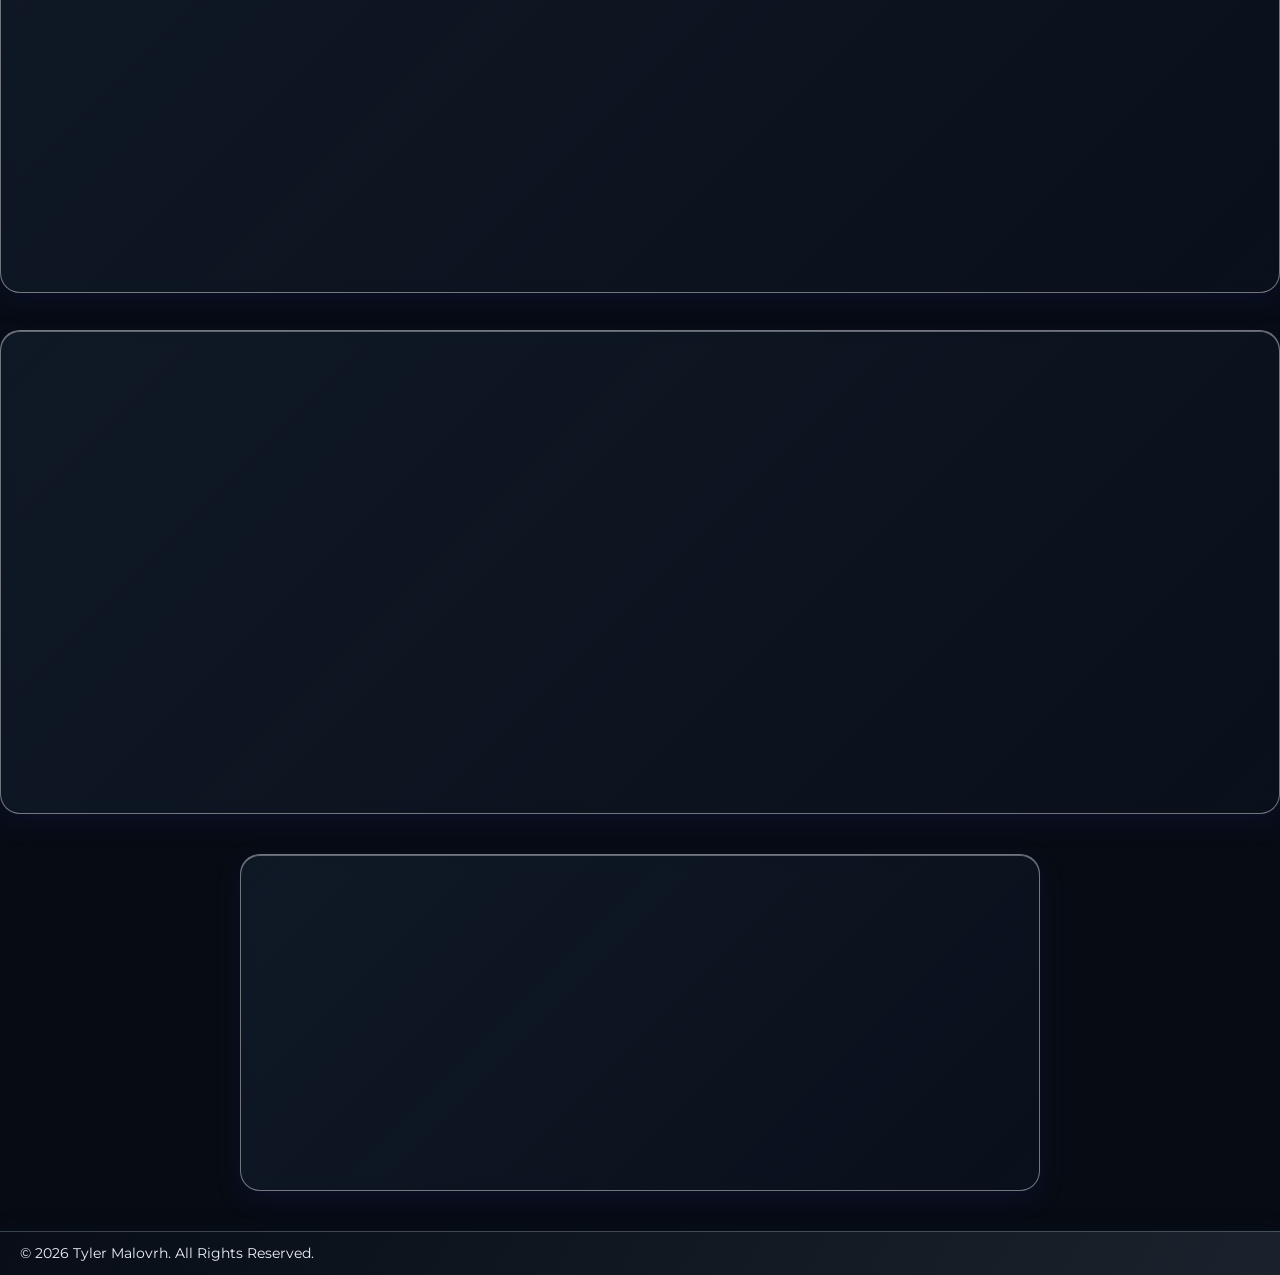
==== commit 66a9baf5: "Updates" ====
--- a/index.html
+++ b/index.html
@@ -103,12 +103,16 @@
 
     <!-- Project Showcase -->
     <section class="projects projects-entry" id="projects">
-        <h2>Project Showcase Hub</h2>
-        <p class="projects-entry-copy">
-            Projects now live in a dedicated hub. Open the Project Showcase Hub to discover and browse each project.
-        </p>
-        <div class="projects-entry-actions">
-            <a href="projects-hub.html" class="btn">Open Project Hub</a>
+        <div class="projects-entry-header">
+            <div class="projects-entry-copy-block">
+                <h2>Project Showcase Hub</h2>
+                <p class="projects-entry-copy">
+                    Projects now live in a dedicated hub. Open the Project Showcase Hub to discover and browse each project.
+                </p>
+            </div>
+            <div class="projects-entry-actions">
+                <a href="projects-hub.html" class="btn">Open Project Hub</a>
+            </div>
         </div>
         <div class="card-container projects-entry-grid">
             <article class="card projects-entry-card">
--- a/styles.css
+++ b/styles.css
@@ -824,6 +824,18 @@
     display: block;
 }
 
+.projects-entry-header {
+    display: grid;
+    grid-template-columns: minmax(0, 1fr) auto;
+    align-items: end;
+    column-gap: 18px;
+    row-gap: 12px;
+}
+
+.projects-entry-copy-block h2 {
+    margin: 0;
+}
+
 .projects-entry-copy {
     margin: 8px 0 0;
     max-width: 74ch;
@@ -831,7 +843,7 @@
 }
 
 .projects-entry-actions {
-    margin-top: 14px;
+    margin-top: 0;
     display: flex;
     flex-wrap: wrap;
     gap: 10px;
@@ -1564,6 +1576,11 @@
         min-height: auto;
         scroll-snap-align: none;
         scroll-snap-stop: normal;
+    }
+
+    .projects-entry-header {
+        grid-template-columns: 1fr;
+        align-items: stretch;
     }
 
     .projects-entry-actions .btn {
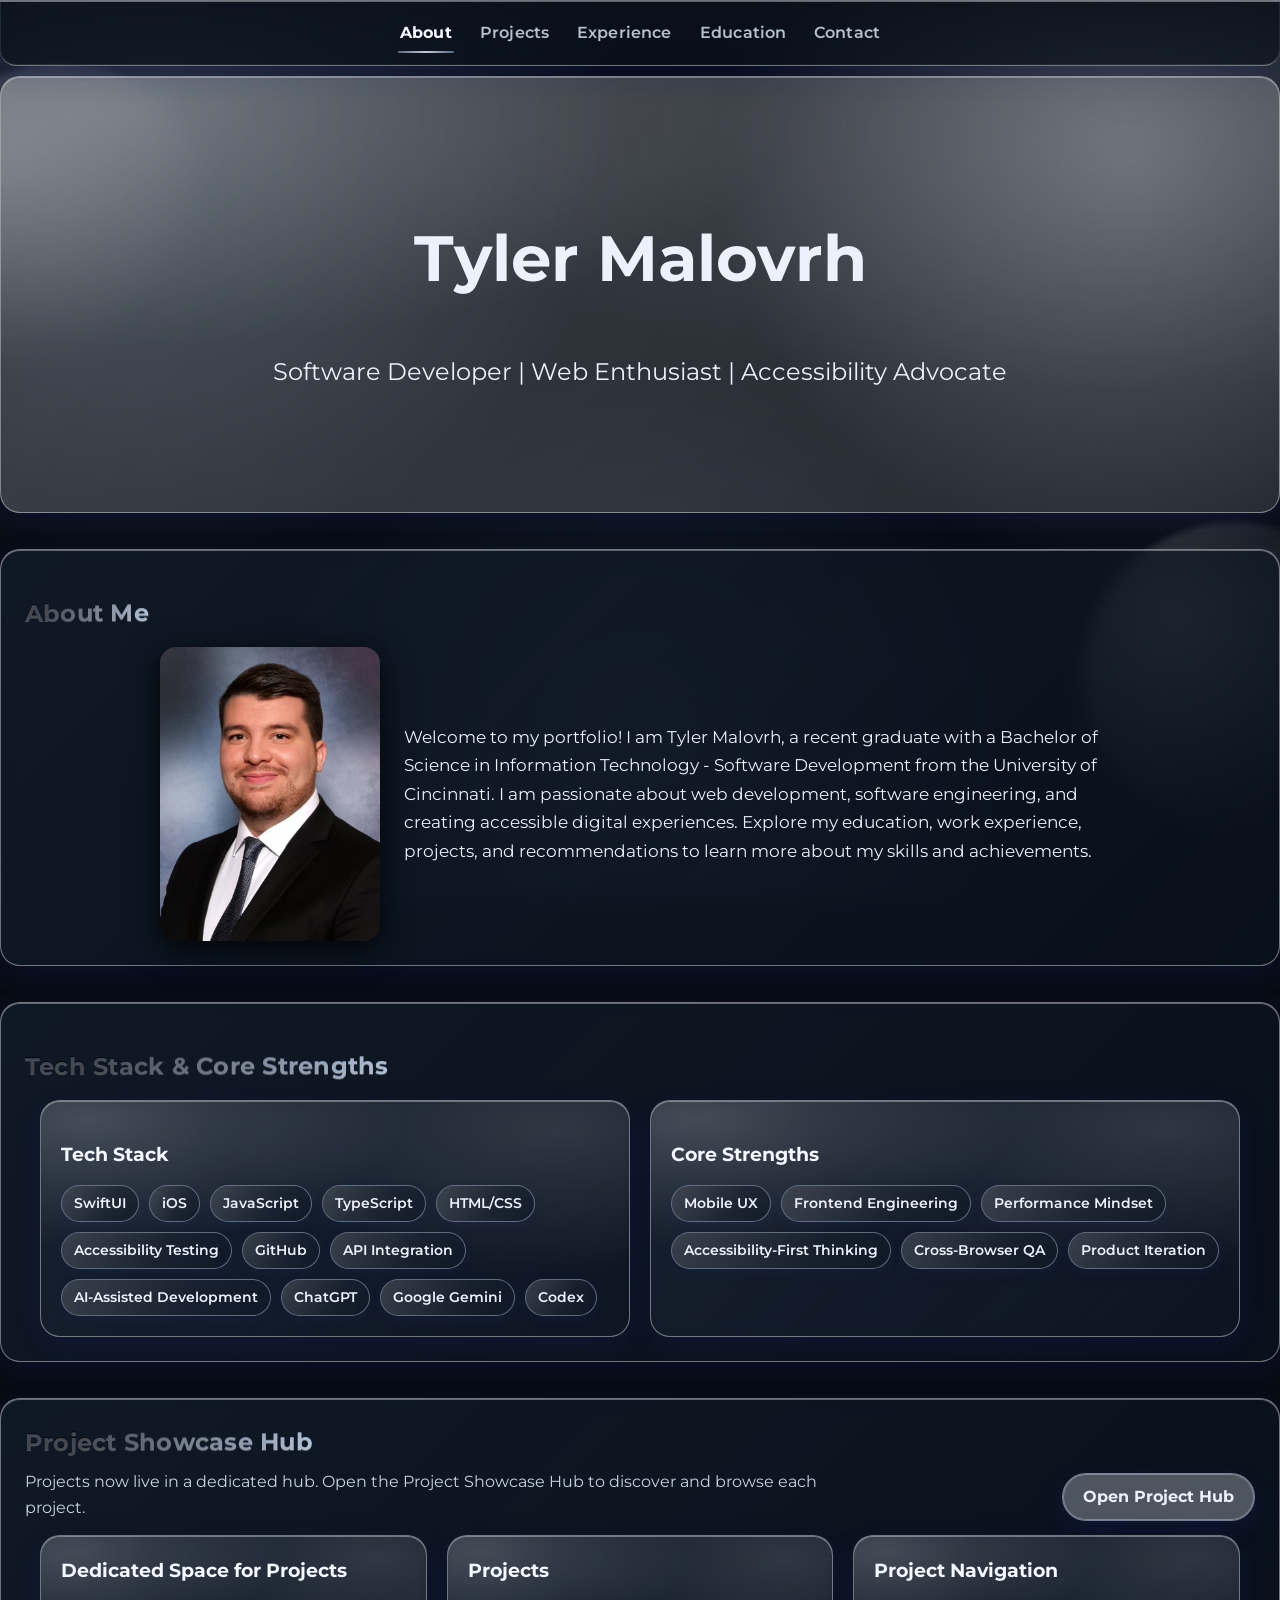
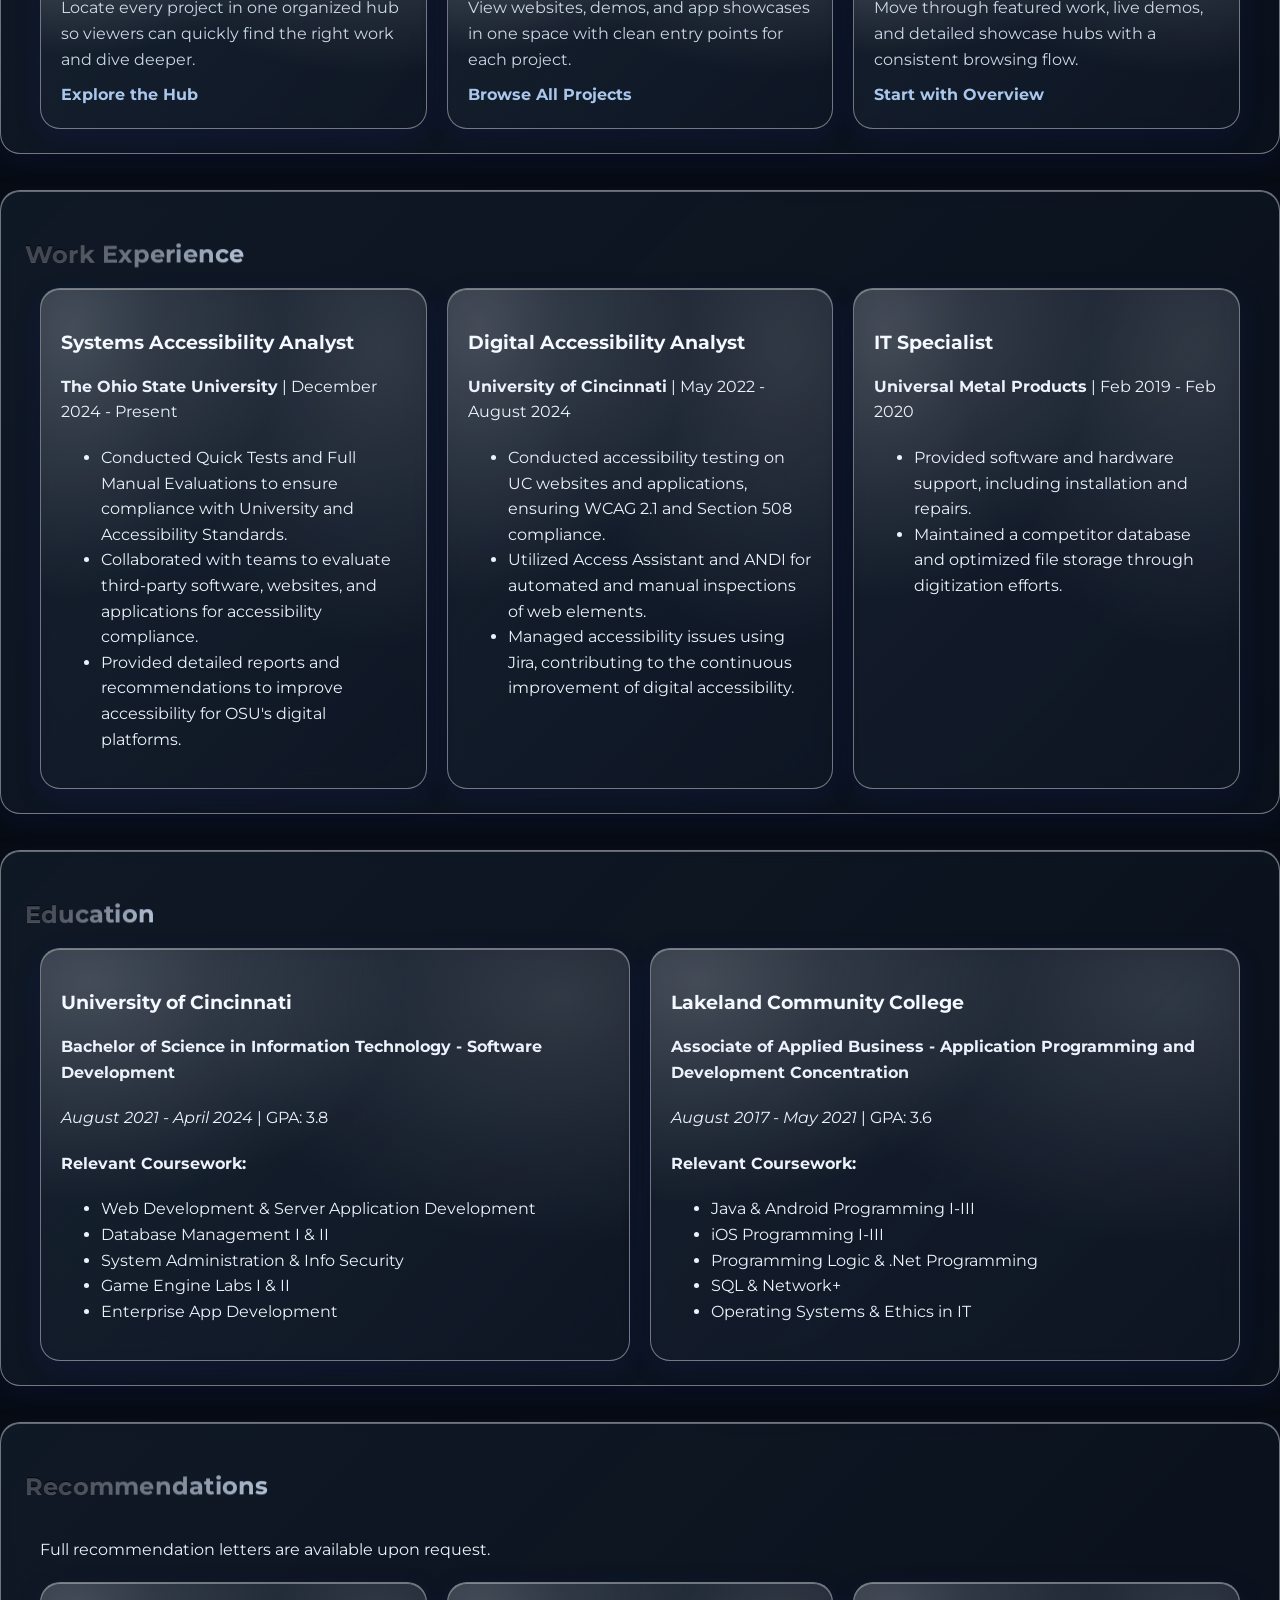
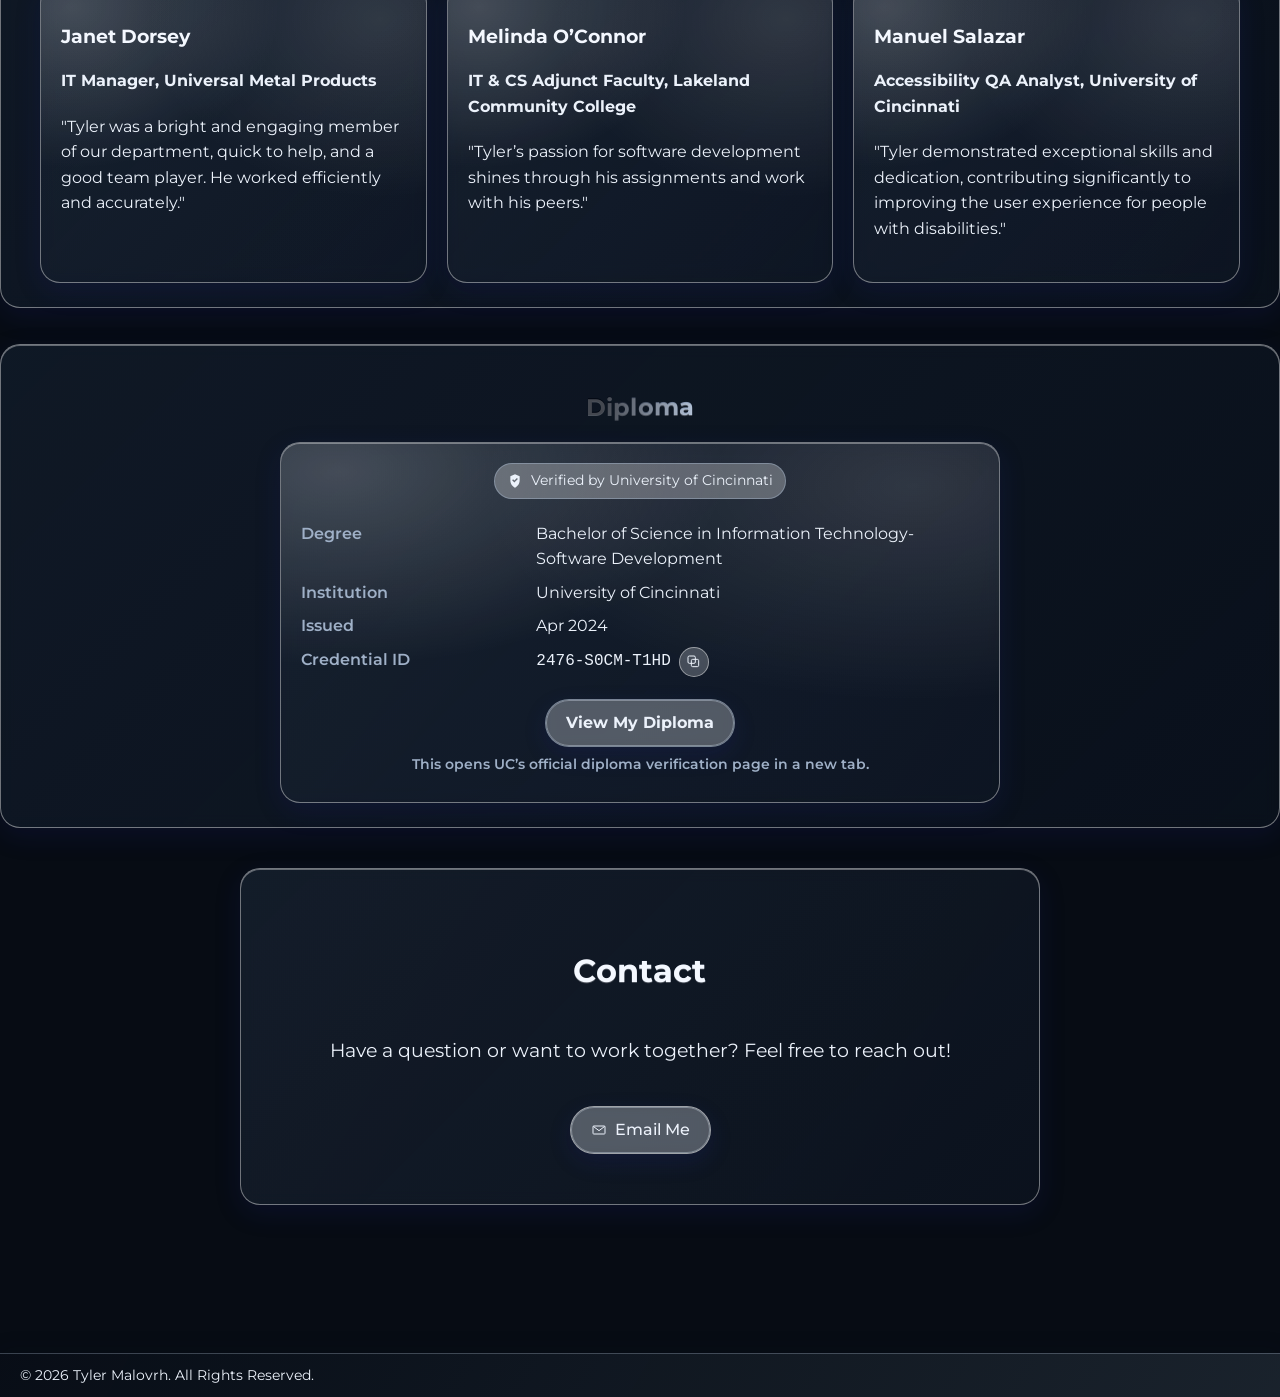
==== commit 553dab23: "Fixes" ====
--- a/index.html
+++ b/index.html
@@ -201,25 +201,23 @@
 
     <!-- Recommendations Section -->
     <section class="recommendations" id="recommendations">
-        <h2>Recommendation Letters</h2>
+        <h2>Recommendations</h2>
+        <p class="section-description">Full recommendation letters are available upon request.</p>
         <div class="card-container">
             <div class="card">
                 <h3>Janet Dorsey</h3>
                 <p><strong>IT Manager, Universal Metal Products</strong></p>
                 <p>"Tyler was a bright and engaging member of our department, quick to help, and a good team player. He worked efficiently and accurately."</p>
-                <a href="/Letter of Recommendation UMP.pdf" target="_blank" rel="noopener" class="btn">Read Full Recommendation</a>
             </div>
             <div class="card">
                 <h3>Melinda O’Connor</h3>
                 <p><strong>IT & CS Adjunct Faculty, Lakeland Community College</strong></p>
                 <p>"Tyler’s passion for software development shines through his assignments and work with his peers."</p>
-                <a href="/Recommendation Letter Lakeland.pdf" target="_blank" rel="noopener" class="btn">Read Full Recommendation</a>
             </div>
             <div class="card">
                 <h3>Manuel Salazar</h3>
                 <p><strong>Accessibility QA Analyst, University of Cincinnati</strong></p>
                 <p>"Tyler demonstrated exceptional skills and dedication, contributing significantly to improving the user experience for people with disabilities."</p>
-                <a href="/Tyler Malovrh Recommendation.pdf" target="_blank" rel="noopener" class="btn">Read Full Recommendation</a>
             </div>
         </div>
     </section>
--- a/styles.css
+++ b/styles.css
@@ -748,8 +748,12 @@
     line-height: 1.6;
 }
 
+main {
+    padding-bottom: clamp(80px, 12vh, 140px);
+}
+
 html {
-    scroll-behavior: smooth; /* Enable smooth scrolling */
+    scroll-behavior: auto;
     -webkit-text-size-adjust: 100%;
     text-size-adjust: 100%;
 }
@@ -1109,9 +1113,9 @@
     transition: all 0.4s ease;
     transform-style: preserve-3d;
     perspective: 1000px;
-    /* Paint containment for performance on large sections */
-    content-visibility: auto;
-    contain-intrinsic-size: 600px 800px;
+    /* Keep section geometry stable for deterministic anchor navigation. */
+    content-visibility: visible;
+    contain-intrinsic-size: auto;
     scroll-margin-top: 84px;
 }
 
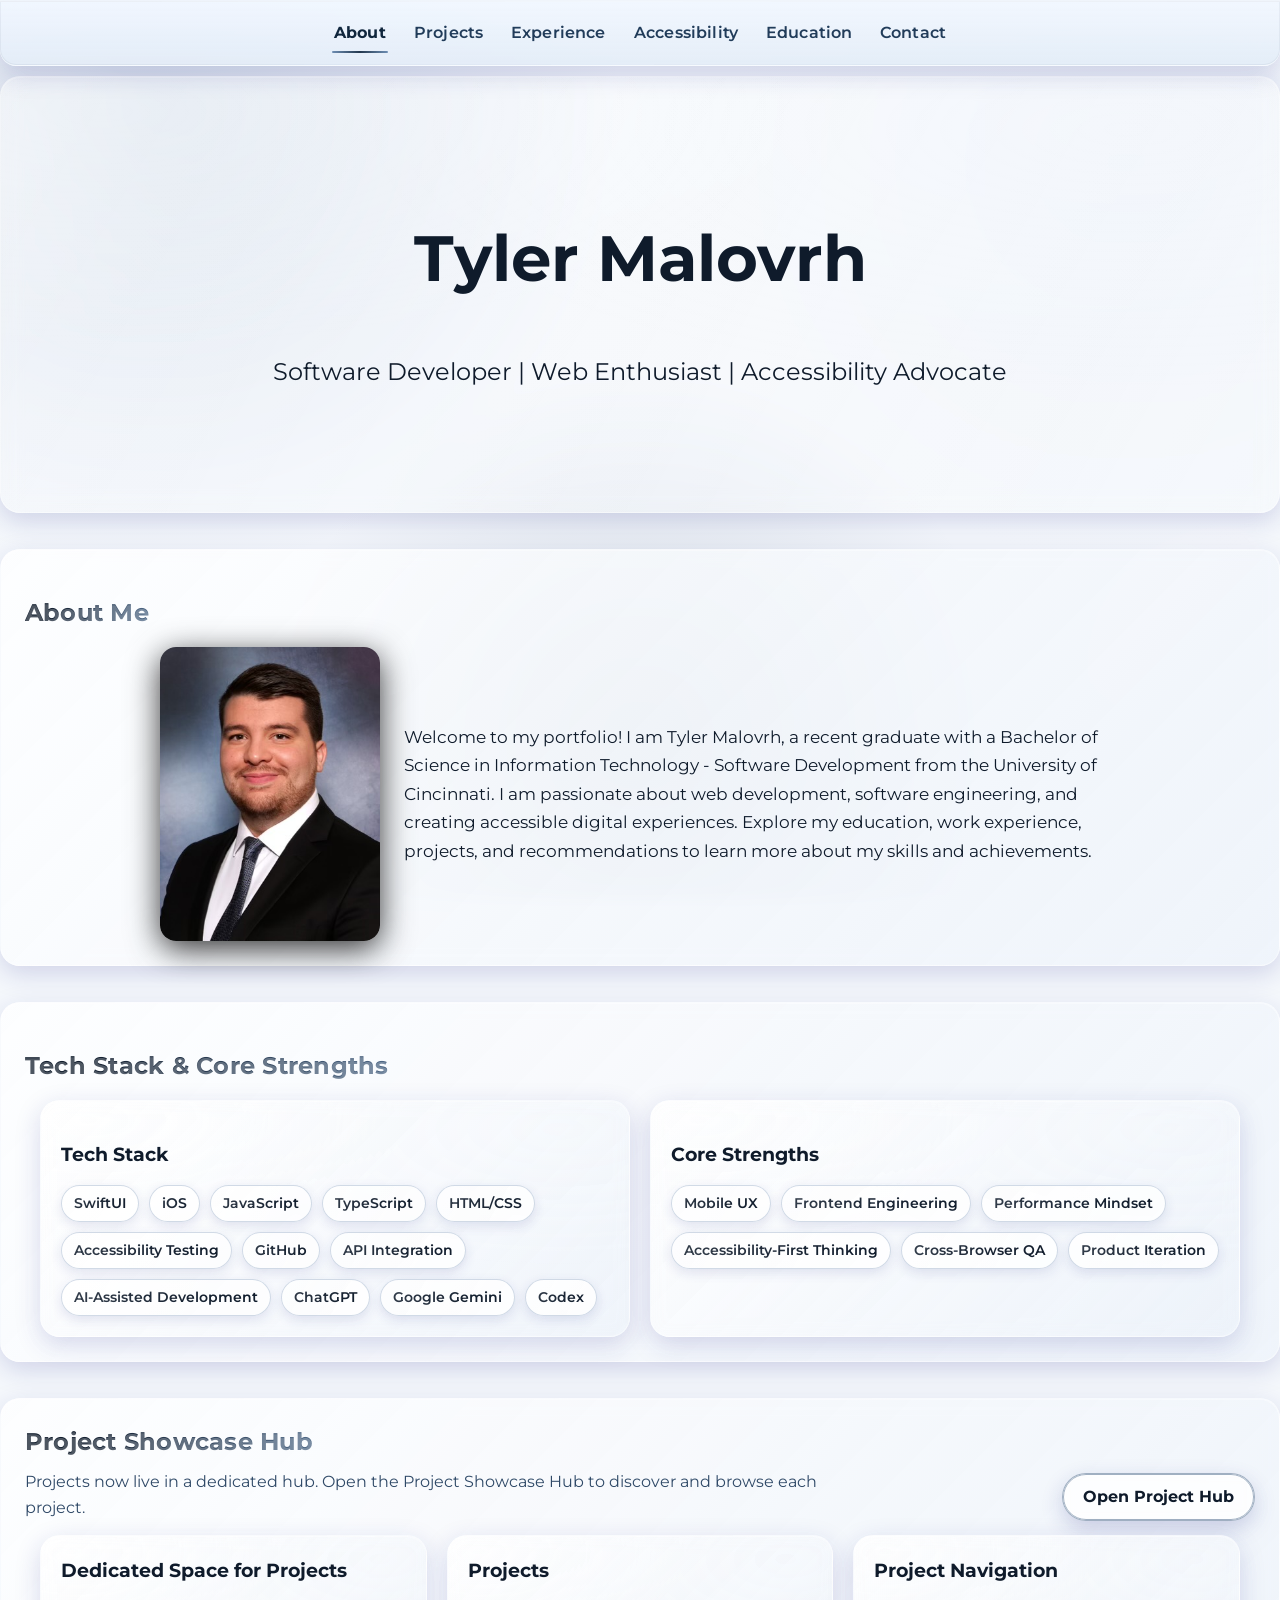
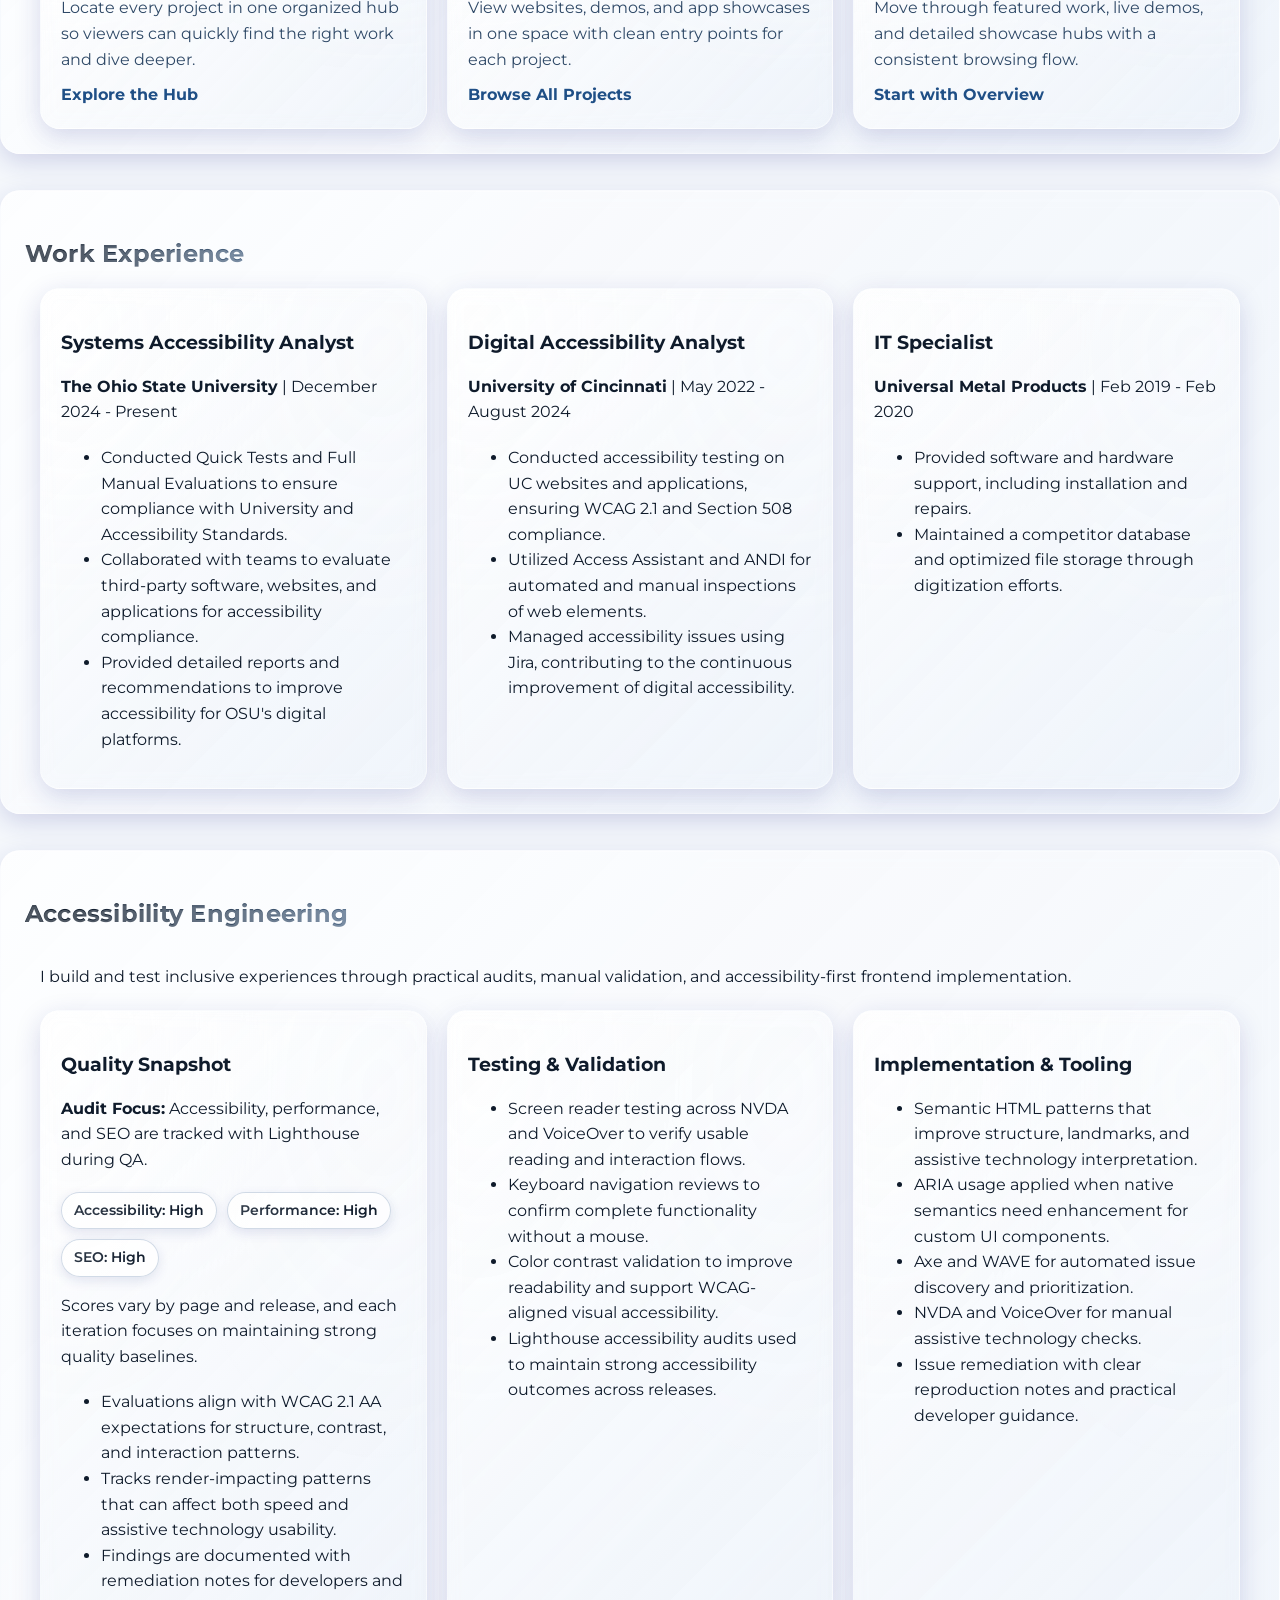
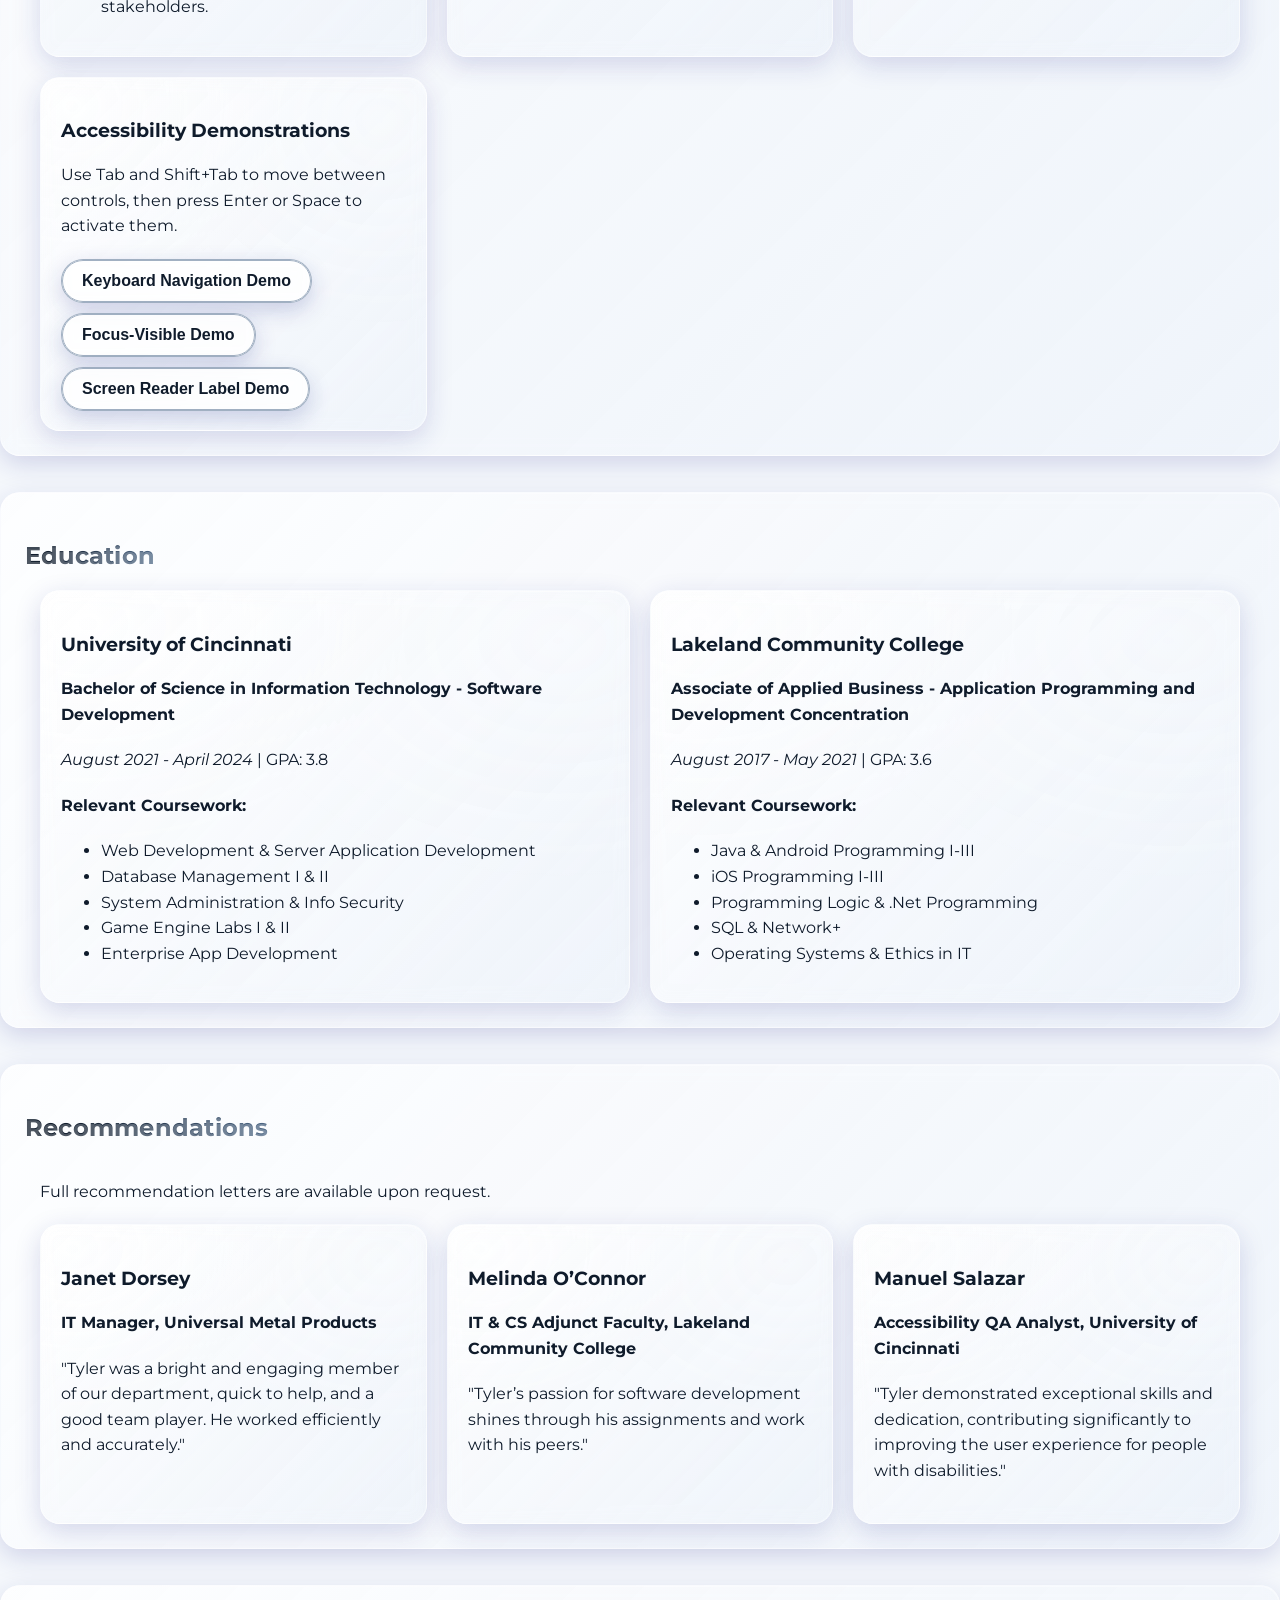
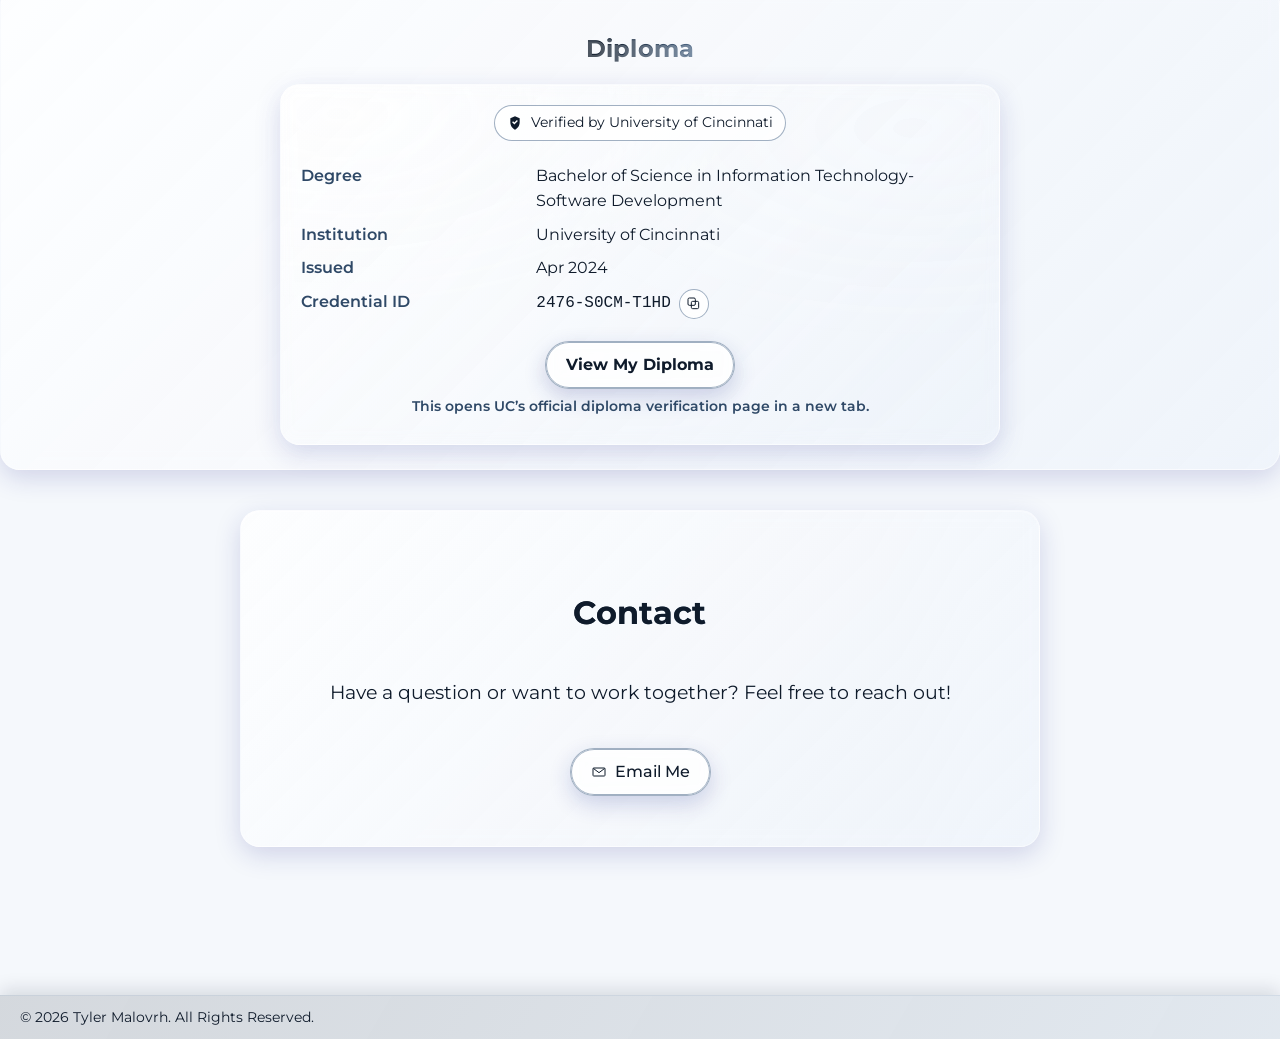
==== commit f6dd3ba9: "Fixes and Changes" ====
--- a/index.html
+++ b/index.html
@@ -4,9 +4,23 @@
 <head>
     <meta charset="UTF-8">
     <meta name="viewport" content="width=device-width, initial-scale=1.0">
-    <meta name="description" content="Tyler Malovrh's Professional Portfolio showcasing education, projects, work experience, and recommendations.">
+    <meta name="description" content="Tyler Malovrh's portfolio: software developer and accessibility analyst showcasing projects, engineering experience, WCAG-focused testing, and recommendations.">
+    <meta name="author" content="Tyler Malovrh">
+    <meta name="robots" content="index, follow">
+    <meta name="keywords" content="Tyler Malovrh, software developer, accessibility analyst, frontend engineer, WCAG, Lighthouse, SEO, semantic HTML, ARIA">
     <meta name="theme-color" content="#0b0b0b">
-    <title>Tyler Malovrh's Portfolio</title>
+    <title>Tyler Malovrh | Software Developer & Accessibility Analyst</title>
+    <link rel="canonical" href="https://tmal1652.github.io/">
+    <meta property="og:type" content="website">
+    <meta property="og:title" content="Tyler Malovrh | Software Developer & Accessibility Analyst">
+    <meta property="og:description" content="Portfolio featuring software projects, accessibility engineering expertise, and professional recommendations.">
+    <meta property="og:url" content="https://tmal1652.github.io/">
+    <meta property="og:image" content="https://tmal1652.github.io/Malovrh%20Tyler.jpeg">
+    <meta property="og:site_name" content="Tyler Malovrh Portfolio">
+    <meta name="twitter:card" content="summary_large_image">
+    <meta name="twitter:title" content="Tyler Malovrh | Software Developer & Accessibility Analyst">
+    <meta name="twitter:description" content="Portfolio featuring software projects, accessibility engineering expertise, and professional recommendations.">
+    <meta name="twitter:image" content="https://tmal1652.github.io/Malovrh%20Tyler.jpeg">
     <link rel="preconnect" href="https://fonts.googleapis.com">
     <link rel="preconnect" href="https://fonts.gstatic.com" crossorigin>
     <link href="https://fonts.googleapis.com/css2?family=Montserrat:wght@400;500;700&display=swap" rel="stylesheet">
@@ -28,34 +42,38 @@
 
 
     <!-- Desktop / Tablet Navigation -->
-    <nav class="floating-tab-bar" aria-label="Primary navigation">
+    <nav class="floating-tab-bar" aria-label="Primary navigation desktop">
         <a href="#about" class="tab-link">About</a>
         <a href="#projects" class="tab-link">Projects</a>
         <a href="#experience" class="tab-link">Experience</a>
+        <a href="#accessibility-engineering" class="tab-link">Accessibility</a>
         <a href="#education" class="tab-link">Education</a>
         <a href="#contact" class="tab-link">Contact</a>
     </nav>
 
     <!-- Mobile Navigation Dock -->
-    <nav class="mobile-tab-dock" aria-label="Primary navigation">
+    <nav class="mobile-tab-dock" aria-label="Primary navigation mobile">
         <a href="#about" class="tab-link" aria-label="About">About</a>
         <a href="#projects" class="tab-link" aria-label="Projects">Work</a>
         <a href="#experience" class="tab-link" aria-label="Experience">Exp</a>
+        <a href="#accessibility-engineering" class="tab-link" aria-label="Accessibility">A11y</a>
         <a href="#education" class="tab-link" aria-label="Education">Edu</a>
         <a href="#contact" class="tab-link" aria-label="Contact">Contact</a>
     </nav>
 
     
+    <header class="site-header">
+        <section class="hero" aria-labelledby="page-title">
+            <h1 id="page-title">Tyler Malovrh</h1>
+            <p>Software Developer | Web Enthusiast | Accessibility Advocate</p>
+        </section>
+    </header>
+
     <main id="main-content">
-    <!-- Hero Section -->
-    <section class="hero">
-        <h1>Tyler Malovrh</h1>
-        <p>Software Developer | Web Enthusiast | Accessibility Advocate</p>
-    </section>
 
     <!-- About Me Section -->
-    <section class="intro" id="about">
-        <h2>About Me</h2>
+    <section class="intro" id="about" aria-labelledby="about-heading">
+        <h2 id="about-heading">About Me</h2>
         <div class="about-container">
             <img src="Malovrh Tyler.jpeg" alt="Profile Picture of Tyler Malovrh" class="profile-picture" loading="lazy" decoding="async" fetchpriority="low">
             <p>
@@ -67,8 +85,8 @@
     </section>
 
     <!-- Skills Snapshot -->
-    <section class="skills" id="skills">
-        <h2>Tech Stack & Core Strengths</h2>
+    <section class="skills" id="skills" aria-labelledby="skills-heading">
+        <h2 id="skills-heading">Tech Stack & Core Strengths</h2>
         <div class="card-container">
             <div class="card">
                 <h3>Tech Stack</h3>
@@ -102,10 +120,10 @@
     </section>
 
     <!-- Project Showcase -->
-    <section class="projects projects-entry" id="projects">
+    <section class="projects projects-entry" id="projects" aria-labelledby="projects-heading">
         <div class="projects-entry-header">
             <div class="projects-entry-copy-block">
-                <h2>Project Showcase Hub</h2>
+                <h2 id="projects-heading">Project Showcase Hub</h2>
                 <p class="projects-entry-copy">
                     Projects now live in a dedicated hub. Open the Project Showcase Hub to discover and browse each project.
                 </p>
@@ -134,8 +152,8 @@
     </section>
 
     <!-- Work Experience Section -->
-    <section class="experience" id="experience">
-        <h2>Work Experience</h2>
+    <section class="experience" id="experience" aria-labelledby="experience-heading">
+        <h2 id="experience-heading">Work Experience</h2>
         <div class="card-container">
             <div class="card">
                 <h3>Systems Accessibility Analyst</h3>
@@ -166,9 +184,61 @@
         </div>
     </section>
 
+    <!-- Accessibility Engineering Section -->
+    <section class="accessibility-engineering" id="accessibility-engineering" aria-labelledby="accessibility-heading">
+        <h2 id="accessibility-heading">Accessibility Engineering</h2>
+        <p class="section-description">I build and test inclusive experiences through practical audits, manual validation, and accessibility-first frontend implementation.</p>
+        <div class="card-container">
+            <div class="card">
+                <h3>Quality Snapshot</h3>
+                <p><strong>Audit Focus:</strong> Accessibility, performance, and SEO are tracked with Lighthouse during QA.</p>
+                <div class="chip-list" aria-label="Quality summary">
+                    <span class="chip">Accessibility: High</span>
+                    <span class="chip">Performance: High</span>
+                    <span class="chip">SEO: High</span>
+                </div>
+                <p>Scores vary by page and release, and each iteration focuses on maintaining strong quality baselines.</p>
+                <ul>
+                    <li>Evaluations align with WCAG 2.1 AA expectations for structure, contrast, and interaction patterns.</li>
+                    <li>Tracks render-impacting patterns that can affect both speed and assistive technology usability.</li>
+                    <li>Findings are documented with remediation notes for developers and stakeholders.</li>
+                </ul>
+            </div>
+            <div class="card">
+                <h3>Testing & Validation</h3>
+                <ul>
+                    <li>Screen reader testing across NVDA and VoiceOver to verify usable reading and interaction flows.</li>
+                    <li>Keyboard navigation reviews to confirm complete functionality without a mouse.</li>
+                    <li>Color contrast validation to improve readability and support WCAG-aligned visual accessibility.</li>
+                    <li>Lighthouse accessibility audits used to maintain strong accessibility outcomes across releases.</li>
+                </ul>
+            </div>
+            <div class="card">
+                <h3>Implementation & Tooling</h3>
+                <ul>
+                    <li>Semantic HTML patterns that improve structure, landmarks, and assistive technology interpretation.</li>
+                    <li>ARIA usage applied when native semantics need enhancement for custom UI components.</li>
+                    <li>Axe and WAVE for automated issue discovery and prioritization.</li>
+                    <li>NVDA and VoiceOver for manual assistive technology checks.</li>
+                    <li>Issue remediation with clear reproduction notes and practical developer guidance.</li>
+                </ul>
+            </div>
+            <div class="card">
+                <h3>Accessibility Demonstrations</h3>
+                <p id="a11y-demo-help">Use Tab and Shift+Tab to move between controls, then press Enter or Space to activate them.</p>
+                <div class="a11y-demo-controls" role="group" aria-labelledby="a11y-demo-help">
+                    <button type="button" class="btn a11y-demo-btn" data-demo="Keyboard navigation demo active">Keyboard Navigation Demo</button>
+                    <button type="button" class="btn a11y-demo-btn" data-demo="Focus-visible styles are active on interactive controls">Focus-Visible Demo</button>
+                    <button type="button" class="btn a11y-demo-btn" data-demo="Screen-reader-only announcement demo active">Screen Reader Label Demo</button>
+                </div>
+                <p id="a11y-demo-status" class="sr-only" role="status" aria-live="polite">Accessibility demonstration ready.</p>
+            </div>
+        </div>
+    </section>
+
     <!-- Education Section -->
-    <section class="education" id="education">
-        <h2>Education</h2>
+    <section class="education" id="education" aria-labelledby="education-heading">
+        <h2 id="education-heading">Education</h2>
         <div class="card-container">
             <div class="card">
                 <h3>University of Cincinnati</h3>
@@ -200,8 +270,8 @@
     </section>
 
     <!-- Recommendations Section -->
-    <section class="recommendations" id="recommendations">
-        <h2>Recommendations</h2>
+    <section class="recommendations" id="recommendations" aria-labelledby="recommendations-heading">
+        <h2 id="recommendations-heading">Recommendations</h2>
         <p class="section-description">Full recommendation letters are available upon request.</p>
         <div class="card-container">
             <div class="card">
@@ -223,8 +293,8 @@
     </section>
 
     <!-- Diploma Section -->
-    <section class="diploma" id="diploma">
-        <h2>Diploma</h2>
+    <section class="diploma" id="diploma" aria-labelledby="diploma-heading">
+        <h2 id="diploma-heading">Diploma</h2>
         <div class="card diploma-card">
                         <div class="diploma-badge" aria-hidden="true">
                                 <svg viewBox="0 0 24 24" width="16" height="16" focusable="false" aria-hidden="true">
@@ -263,8 +333,8 @@
     </section>
 
     <!-- Contact Section -->
-    <section class="contact" id="contact">
-        <h2>Contact</h2>
+    <section class="contact" id="contact" aria-labelledby="contact-heading">
+        <h2 id="contact-heading">Contact</h2>
         <p>Have a question or want to work together? Feel free to reach out!</p>
         <a href="mailto:malovrh1652tyler@gmail.com" class="btn" aria-label="Send me an email">
             <svg class="btn-icon" viewBox="0 0 24 24" width="16" height="16" aria-hidden="true" focusable="false">
--- a/styles.css
+++ b/styles.css
@@ -4,43 +4,101 @@
 
 /* Modern minimalist design with effects */
 
-/* Unified theme (dark-forward for all system modes) */
+/* Default to light theme; switch automatically based on OS/browser preference. */
 :root {
-    color-scheme: dark;
-    --background-color: #070c14;
-    --text-color: #ecf2fb;
-    --primary-color: #f4f8ff;
-    --secondary-color: #9fb0c7;
-    --accent-color: #8fb2df;
-    --button-bg: #8fb2df;
+    color-scheme: light;
+    --background-color: #f5f8fc;
+    --text-color: #0f1b2b;
+    --primary-color: #0f1b2b;
+    --secondary-color: #2f4967;
+    --accent-color: #1f4f86;
+    --button-bg: #1f4f86;
     --button-text: #ffffff;
-    --link-color: #a9c7eb;
-    --link-hover: #c5daf3;
+    --link-color: #1f4f86;
+    --link-hover: #153a64;
     --box-shadow: 0 8px 32px rgba(0, 0, 0, 0.8);
     --default-box-shadow: 0 8px 32px rgba(0, 0, 0, 0.8);
     --backdrop-blur: blur(15px);
-    --glass-bg: linear-gradient(135deg, rgba(19,30,45,0.72), rgba(12,20,33,0.58));
-    --glass-border: 1px solid rgba(166,188,216,0.22);
-    --surface-solid: rgba(15, 25, 39, 0.68);
-    --metal-midnight: #020712;
-    --metal-titanium: #97aac5;
-    --metal-silver: #c5d2e1;
-    --metal-rim: linear-gradient(115deg, rgba(197,210,225,0.52), rgba(80,96,119,0.24) 48%, rgba(197,210,225,0.50));
-    --metal-sheen-soft: linear-gradient(120deg, rgba(255,255,255,0) 0%, rgba(197,210,225,0.26) 44%, rgba(255,255,255,0) 82%);
-    --glass-inner: inset 0 1px 0 rgba(255,255,255,0.06);
-    --glass-outer: 0 12px 40px rgba(0, 0, 0, 0.55);
-    --depth-shadow: 0 30px 90px rgba(0, 0, 0, 0.65);
+    --glass-bg: linear-gradient(135deg, rgba(255,255,255,0.78), rgba(236,242,250,0.68));
+    --glass-border: 1px solid rgba(76,104,139,0.30);
+    --surface-solid: rgba(255, 255, 255, 0.80);
+    --metal-midnight: #0f1b2b;
+    --metal-titanium: #4b6583;
+    --metal-silver: #2f4868;
+    --metal-rim: linear-gradient(115deg, rgba(80,96,119,0.35), rgba(180,196,217,0.22) 48%, rgba(80,96,119,0.34));
+    --metal-sheen-soft: linear-gradient(120deg, rgba(255,255,255,0) 0%, rgba(80,96,119,0.16) 44%, rgba(255,255,255,0) 82%);
+    --glass-inner: inset 0 1px 0 rgba(255,255,255,0.36);
+    --glass-outer: 0 12px 40px rgba(15, 27, 43, 0.16);
+    --depth-shadow: 0 30px 90px rgba(15, 27, 43, 0.18);
     --spring: cubic-bezier(0.2, 0.8, 0.2, 1.2);
-    --sheen: linear-gradient(120deg, rgba(255,255,255,0) 0%, rgba(255,255,255,0.45) 40%, rgba(255,255,255,0) 80%);
+    --sheen: linear-gradient(120deg, rgba(255,255,255,0) 0%, rgba(255,255,255,0.55) 40%, rgba(255,255,255,0) 80%);
     /* Glassy gradient variables used throughout */
-    --glassy1: rgba(255,255,255,0.14);
-    --glassy2: rgba(255,255,255,0.08);
-    --glassy3: rgba(255,255,255,0.04);
-    --glassy-opacity: 0.12;
+    --glassy1: rgba(255,255,255,0.32);
+    --glassy2: rgba(255,255,255,0.22);
+    --glassy3: rgba(255,255,255,0.12);
+    --glassy-opacity: 0.20;
     /* Hover helpers for glassy elements */
-    --glass-hover-bg: linear-gradient(145deg, rgba(255,255,255,0.22), rgba(255,255,255,0.12));
-    --hover-ring-color: rgba(51,153,255,0.55);
-    --hover-glow: 0 12px 28px rgba(0,0,0,0.45), inset 0 1px 1px rgba(255,255,255,0.06), 0 0 0 2px var(--hover-ring-color);
+    --glass-hover-bg: linear-gradient(145deg, rgba(255,255,255,0.68), rgba(227,237,248,0.44));
+    --hover-ring-color: #1f4f86;
+    --hover-glow: 0 10px 24px rgba(15,27,43,0.25), inset 0 1px 1px rgba(255,255,255,0.20), 0 0 0 2px var(--hover-ring-color);
+    --interactive-bg: rgba(255,255,255,0.86);
+    --interactive-border: rgba(76,104,139,0.52);
+    --skip-link-bg: #f5f8fc;
+    --skip-link-text: #0f1b2b;
+    --skip-link-border: #1f4f86;
+    --nav-bg: linear-gradient(135deg, rgba(241, 247, 255, 0.96), rgba(227, 236, 247, 0.90));
+    --nav-bg-desktop: linear-gradient(180deg, rgba(241, 247, 255, 0.96), rgba(227, 236, 247, 0.92));
+    --nav-border: rgba(76, 104, 139, 0.42);
+    --nav-shadow: 0 10px 24px rgba(15, 27, 43, 0.16), inset 0 1px 0 rgba(255,255,255,0.50);
+    --nav-text: #213c5a;
+    --nav-text-active: #10263d;
+    --nav-underline: linear-gradient(90deg, rgba(31,79,134,0.64), rgba(16,38,61,0.96), rgba(31,79,134,0.64));
+}
+
+@media (prefers-color-scheme: dark) {
+    :root {
+        color-scheme: dark;
+        --background-color: #070c14;
+        --text-color: #ecf2fb;
+        --primary-color: #f4f8ff;
+        --secondary-color: #c4d3e4;
+        --accent-color: #8fb2df;
+        --button-bg: #8fb2df;
+        --button-text: #ffffff;
+        --link-color: #a9c7eb;
+        --link-hover: #c5daf3;
+        --glass-bg: linear-gradient(135deg, rgba(19,30,45,0.72), rgba(12,20,33,0.58));
+        --glass-border: 1px solid rgba(166,188,216,0.28);
+        --surface-solid: rgba(15, 25, 39, 0.68);
+        --metal-midnight: #020712;
+        --metal-titanium: #97aac5;
+        --metal-silver: #c5d2e1;
+        --metal-rim: linear-gradient(115deg, rgba(197,210,225,0.52), rgba(80,96,119,0.24) 48%, rgba(197,210,225,0.50));
+        --metal-sheen-soft: linear-gradient(120deg, rgba(255,255,255,0) 0%, rgba(197,210,225,0.26) 44%, rgba(255,255,255,0) 82%);
+        --glass-inner: inset 0 1px 0 rgba(255,255,255,0.06);
+        --glass-outer: 0 12px 40px rgba(0, 0, 0, 0.55);
+        --depth-shadow: 0 30px 90px rgba(0, 0, 0, 0.65);
+        --sheen: linear-gradient(120deg, rgba(255,255,255,0) 0%, rgba(255,255,255,0.45) 40%, rgba(255,255,255,0) 80%);
+        --glassy1: rgba(255,255,255,0.14);
+        --glassy2: rgba(255,255,255,0.08);
+        --glassy3: rgba(255,255,255,0.04);
+        --glassy-opacity: 0.12;
+        --glass-hover-bg: linear-gradient(145deg, rgba(255,255,255,0.22), rgba(255,255,255,0.12));
+        --hover-ring-color: #a9c7eb;
+        --hover-glow: 0 12px 28px rgba(0,0,0,0.45), inset 0 1px 1px rgba(255,255,255,0.06), 0 0 0 2px var(--hover-ring-color);
+        --interactive-bg: rgba(255,255,255,0.22);
+        --interactive-border: rgba(197,210,225,0.55);
+        --skip-link-bg: #091119;
+        --skip-link-text: #f4f8ff;
+        --skip-link-border: #c5daf3;
+        --nav-bg: linear-gradient(135deg, rgba(24, 35, 50, 0.84), rgba(13, 22, 35, 0.74));
+        --nav-bg-desktop: linear-gradient(180deg, rgba(10, 16, 26, 0.90), rgba(10, 16, 26, 0.76));
+        --nav-border: rgba(173, 192, 216, 0.42);
+        --nav-shadow: 0 12px 30px rgba(6, 12, 20, 0.45), inset 0 1px 0 rgba(255, 255, 255, 0.12);
+        --nav-text: #c9d8ea;
+        --nav-text-active: #f4f8ff;
+        --nav-underline: linear-gradient(90deg, rgba(160, 188, 220, 0.68), rgba(217, 229, 242, 0.98), rgba(160, 188, 220, 0.68));
+    }
 }
 
 /* Prevent width + padding/border overflow across breakpoints */
@@ -72,9 +130,9 @@
     align-items: center;
     padding: 10px 14px;
     border-radius: 10px;
-    border: 1px solid rgba(190, 208, 229, 0.72);
-    background: rgba(9, 15, 24, 0.96);
-    color: #f4f8ff;
+    border: 1px solid var(--skip-link-border);
+    background: var(--skip-link-bg);
+    color: var(--skip-link-text);
     text-decoration: none;
     font-weight: 700;
     transition: top 0.16s ease;
@@ -82,6 +140,20 @@
 
 .skip-link:focus-visible {
     top: 12px;
+}
+
+.a11y-demo-controls {
+    display: flex;
+    flex-wrap: wrap;
+    gap: 10px;
+}
+
+@media (prefers-reduced-motion: reduce) {
+    * {
+        scroll-behavior: auto !important;
+        transition-duration: 0.01ms !important;
+        animation-duration: 0.01ms !important;
+    }
 }
 
 /* Diploma CTA spacing to match other CTAs */
@@ -110,8 +182,8 @@
     border-radius: 999px;
     font-size: 0.85rem;
     color: var(--text-color);
-    background: rgba(255,255,255,0.28);
-    border: 1px solid rgba(169, 187, 209, 0.44);
+    background: var(--interactive-bg);
+    border: 1px solid var(--interactive-border);
 }
 .credential-details {
     text-align: left;
@@ -141,8 +213,8 @@
     gap: 6px;
     padding: 6px 10px;
     border-radius: 9999px;
-    border: 1px solid rgba(255,255,255,0.45);
-    background: rgba(255,255,255,0.22);
+    border: 1px solid var(--interactive-border);
+    background: var(--interactive-bg);
     color: var(--text-color);
     font-size: 0.85rem;
     cursor: pointer;
@@ -320,11 +392,11 @@
     justify-content: center;
     align-items: center;
     gap: 6px;
-    background: linear-gradient(135deg, rgba(24, 35, 50, 0.78), rgba(13, 22, 35, 0.64));
-    border: 1px solid rgba(173, 192, 216, 0.44);
+    background: var(--nav-bg);
+    border: 1px solid var(--nav-border);
     backdrop-filter: blur(10px) saturate(125%);
     -webkit-backdrop-filter: blur(10px) saturate(125%);
-    box-shadow: 0 12px 30px rgba(6, 12, 20, 0.45), inset 0 1px 0 rgba(255, 255, 255, 0.16);
+    box-shadow: var(--nav-shadow);
     padding: 8px 12px;
     z-index: 1000;
     border-radius: 999px;
@@ -377,7 +449,7 @@
 }
 
 .floating-tab-bar .tab-link {
-    color: var(--secondary-color);
+    color: var(--nav-text);
     font-weight: 600;
     letter-spacing: 0.01em;
     text-decoration: none;
@@ -404,7 +476,7 @@
   transition: background 0.3s ease, box-shadow 0.3s ease, transform 0.3s ease;
   border: 1px solid rgba(187, 203, 224, 0.58);
   border-radius: 999px;
-  color: var(--primary-color);
+  color: var(--nav-text-active);
 }
 
 /* On touch devices, avoid scaling to prevent layout shifts */
@@ -422,7 +494,7 @@
 /* Active Tab Styling */
 .floating-tab-bar .tab-link.active {
     background: linear-gradient(140deg, rgba(163, 191, 224, 0.38), rgba(106, 132, 167, 0.28));
-    color: var(--primary-color);
+    color: var(--nav-text-active);
     font-weight: 700;
     transform: none;
     border-color: rgba(190, 208, 229, 0.72);
@@ -448,10 +520,10 @@
         border-right: 0;
         gap: clamp(12px, 2vw, 24px);
         padding: 10px 18px;
-        background: linear-gradient(180deg, rgba(10, 16, 26, 0.84), rgba(10, 16, 26, 0.68));
+        background: var(--nav-bg-desktop);
         backdrop-filter: blur(14px) saturate(135%);
         -webkit-backdrop-filter: blur(14px) saturate(135%);
-        box-shadow: 0 12px 26px rgba(6, 10, 16, 0.28), inset 0 1px 0 rgba(255,255,255,0.08);
+        box-shadow: var(--nav-shadow);
     }
 
     .floating-tab-bar .tab-link {
@@ -459,7 +531,7 @@
         padding: 8px 2px;
         border-radius: 0;
         border: 0;
-        color: rgba(216, 227, 241, 0.84);
+        color: var(--nav-text);
     }
 
     .floating-tab-bar .tab-link::after {
@@ -470,7 +542,7 @@
         bottom: 2px;
         height: 2px;
         border-radius: 999px;
-        background: linear-gradient(90deg, rgba(160, 188, 220, 0.55), rgba(217, 229, 242, 0.92), rgba(160, 188, 220, 0.55));
+        background: var(--nav-underline);
         opacity: 0;
         transform: scaleX(0.2);
         transform-origin: center;
@@ -482,8 +554,8 @@
         box-shadow: none;
         border: 0;
         transform: none;
-        color: var(--primary-color);
-    }
+        color: var(--nav-text-active);
+}
 
     .floating-tab-bar .tab-link:hover::after {
         opacity: 0.45;
@@ -495,7 +567,7 @@
         box-shadow: none;
         border: 0;
         transform: none;
-        color: var(--primary-color);
+        color: var(--nav-text-active);
         font-weight: 700;
     }
 
@@ -514,7 +586,7 @@
 }
 
 .btn {
-    background: rgba(255,255,255,0.28);
+    background: var(--interactive-bg);
     color: var(--text-color);
     padding: 10px 20px;
     border-radius: 999px;
@@ -523,7 +595,7 @@
     text-decoration: none;
     backdrop-filter: blur(6px) saturate(120%);
     -webkit-backdrop-filter: blur(6px) saturate(120%);
-    border: 1px solid rgba(169, 187, 209, 0.44);
+    border: 1px solid var(--interactive-border);
     box-shadow: 0 8px 22px rgba(31,38,135,0.20);
     transition: background .18s ease, border-color .18s ease, transform .18s var(--spring), box-shadow .18s ease, outline-color .18s ease;
     position: relative;
@@ -554,7 +626,7 @@
     position: absolute;
     inset: 0;
     border-radius: inherit;
-    border: 1px solid rgba(197,210,225,0.42);
+    border: 1px solid var(--interactive-border);
     pointer-events: none;
 }
 .btn .btn-icon { margin-right: 8px; display: inline-block; vertical-align: -2px; }
@@ -680,8 +752,8 @@
     border-radius: 999px;
     margin-top: 20px;
     color: var(--text-color);
-    border: 1px solid rgba(255,255,255,0.45);
-    background: rgba(255,255,255,0.28);
+    border: 1px solid var(--interactive-border);
+    background: var(--interactive-bg);
     backdrop-filter: blur(6px) saturate(120%);
     -webkit-backdrop-filter: blur(6px) saturate(120%);
     box-shadow: 0 8px 22px rgba(31,38,135,0.20);
@@ -843,7 +915,7 @@
 .projects-entry-copy {
     margin: 8px 0 0;
     max-width: 74ch;
-    color: rgba(216, 228, 244, 0.92);
+    color: var(--secondary-color);
 }
 
 .projects-entry-actions {
@@ -871,7 +943,7 @@
 
 .projects-entry-card p {
     margin: 0;
-    color: rgba(219, 231, 245, 0.92);
+    color: var(--secondary-color);
 }
 
 .projects-entry-link {
@@ -1308,7 +1380,7 @@
         animation: none !important;
         background: none;
         color: var(--primary-color);
-    }
+}
 }
 
 /* Ensure sections themselves are not grids to avoid squishing content.
@@ -1636,7 +1708,7 @@
         line-height: 1;
         font-weight: 600;
         letter-spacing: 0;
-        color: rgba(216, 227, 241, 0.86);
+        color: var(--secondary-color);
         border-radius: 12px;
         border: 1px solid transparent;
         background: transparent;
@@ -1646,7 +1718,7 @@
     }
 
     .mobile-tab-dock .tab-link.active {
-        color: var(--primary-color);
+        color: var(--nav-text-active);
         background: linear-gradient(145deg, rgba(163, 191, 224, 0.26), rgba(106, 132, 167, 0.20));
         border-color: rgba(190, 208, 229, 0.30);
         box-shadow: inset 0 1px 0 rgba(255,255,255,0.16);
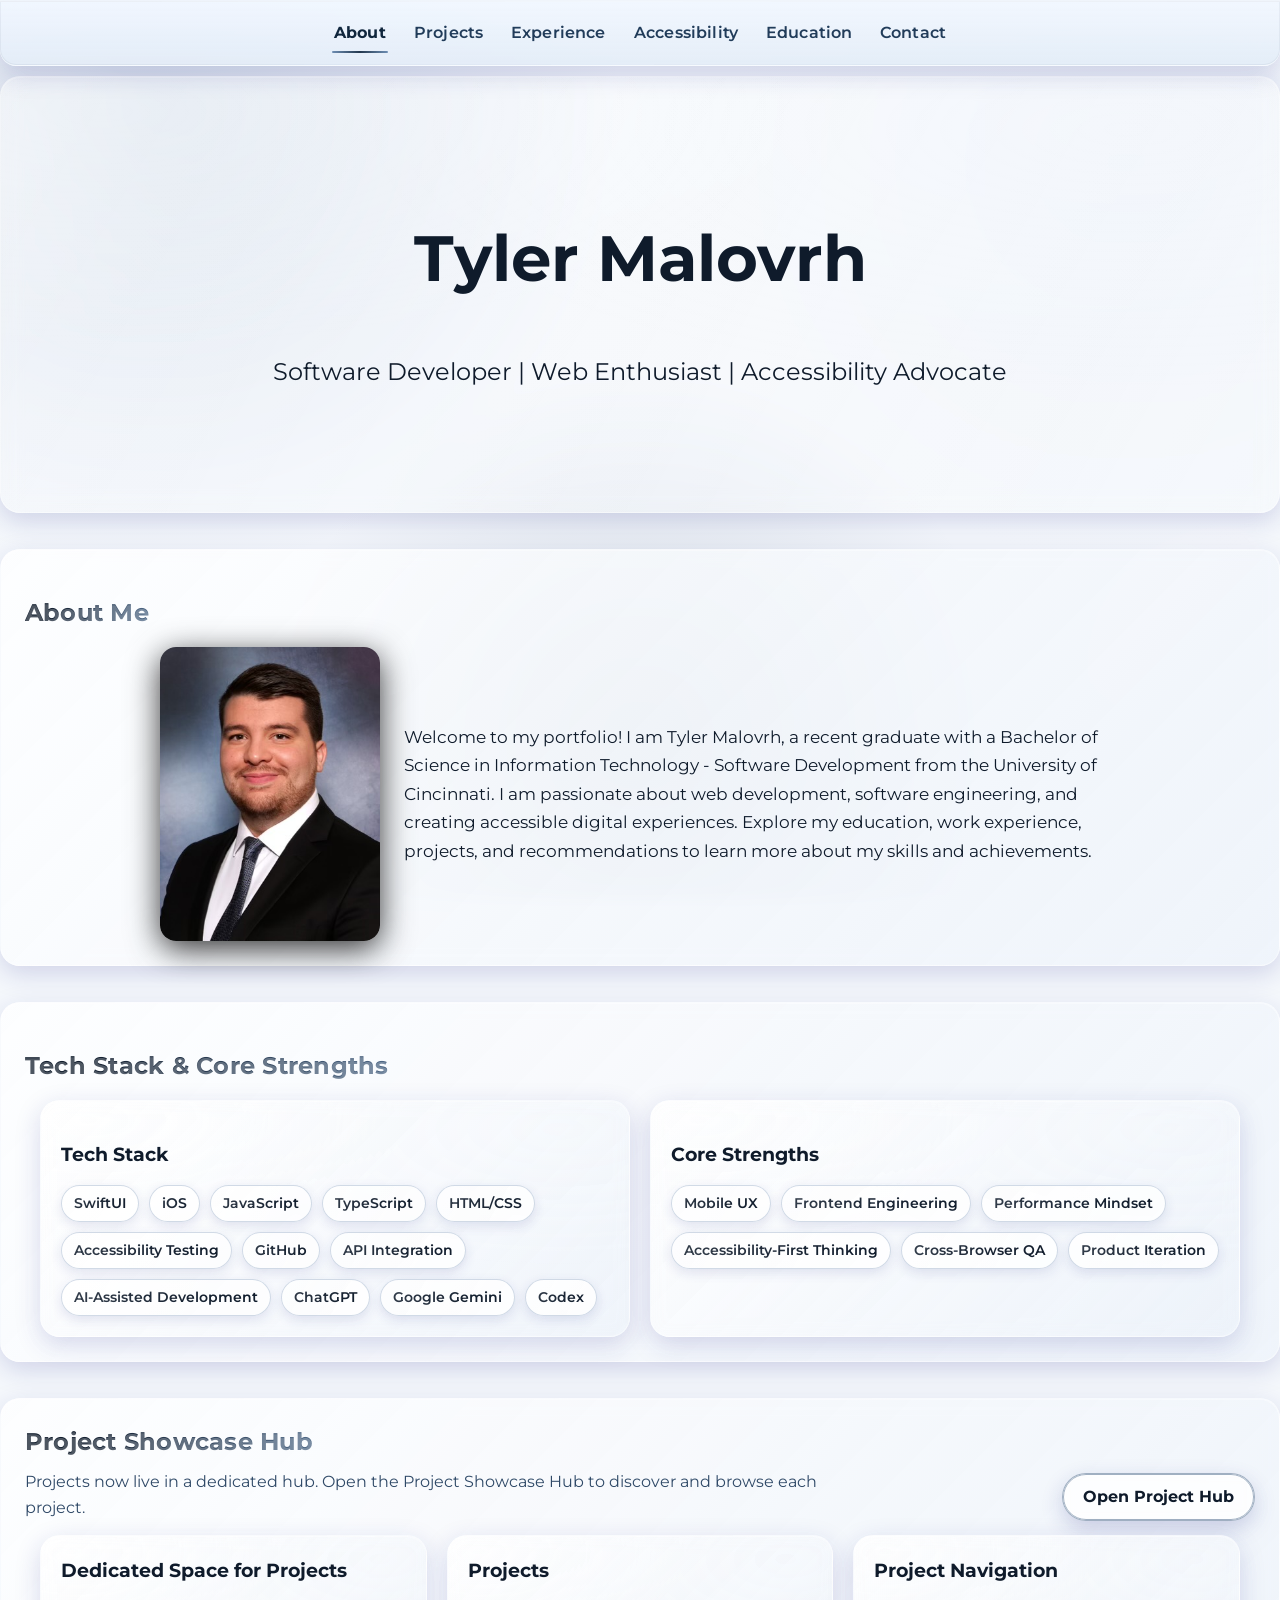
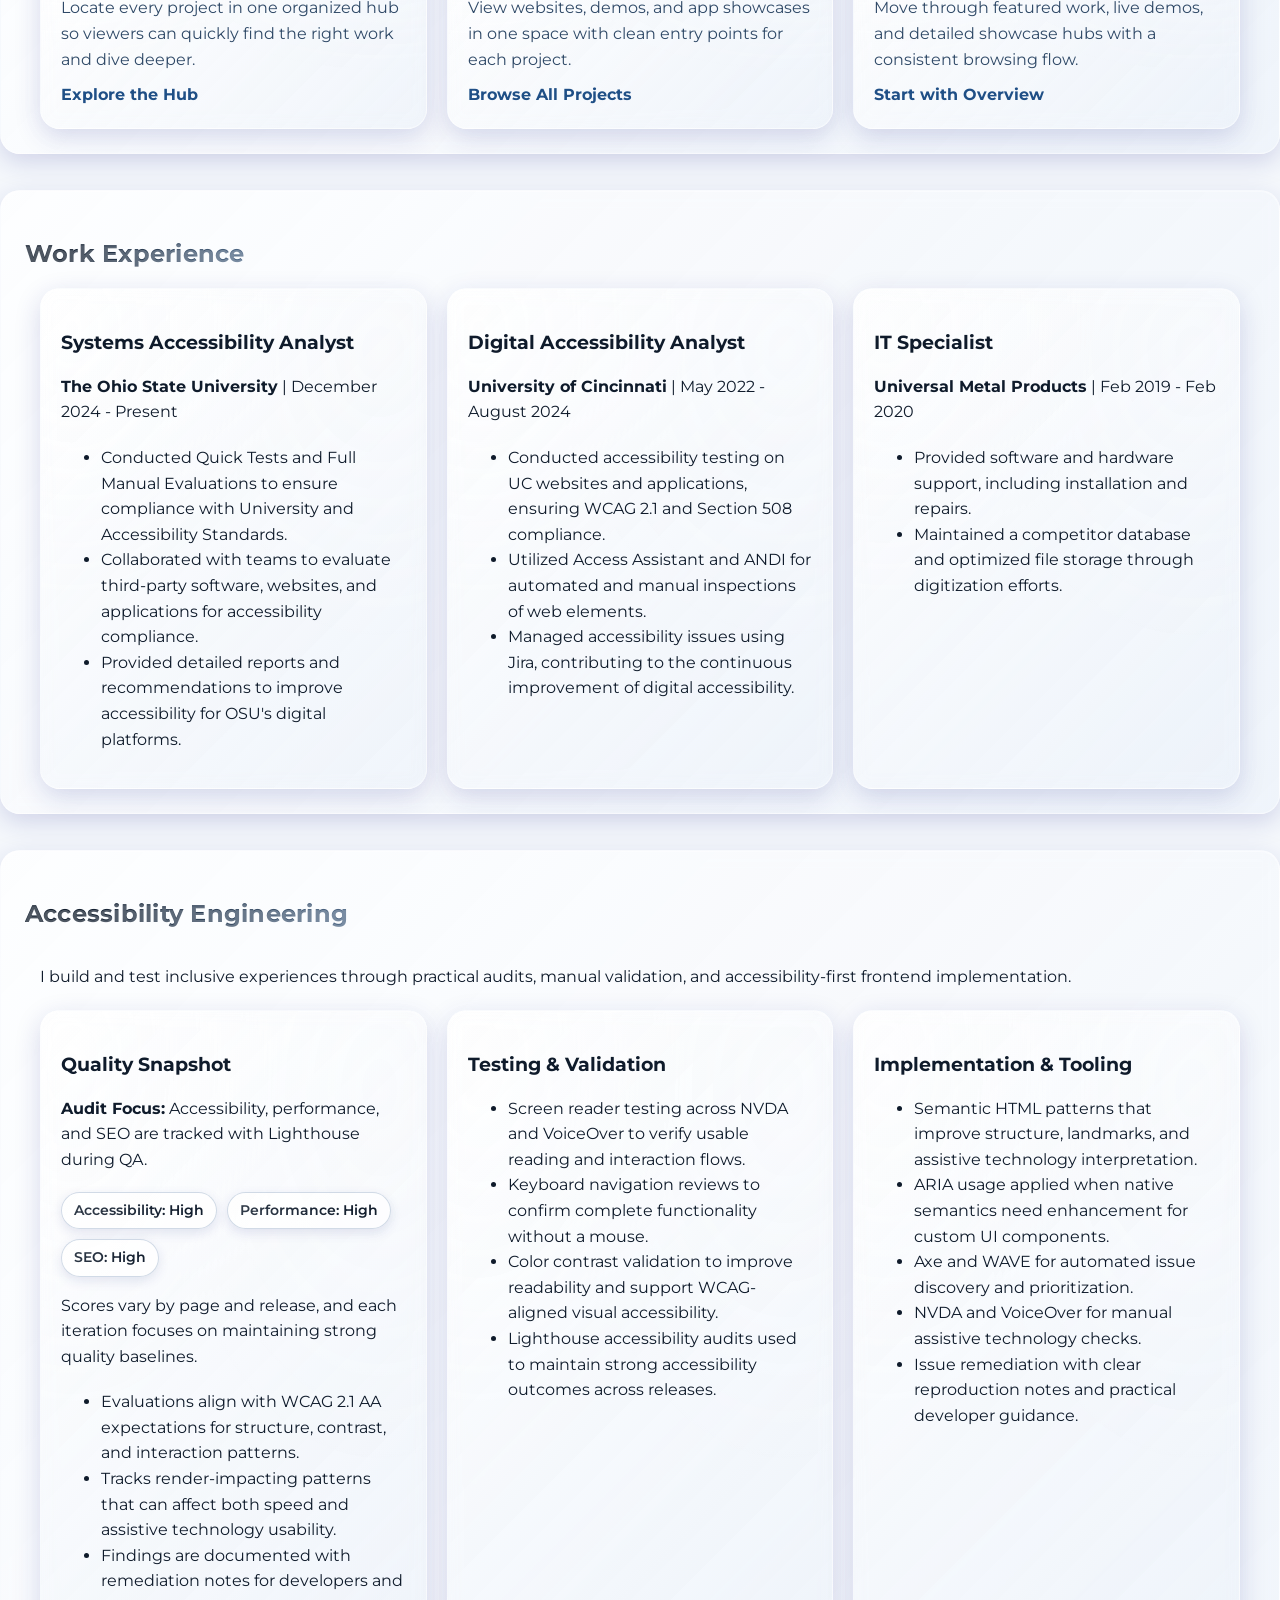
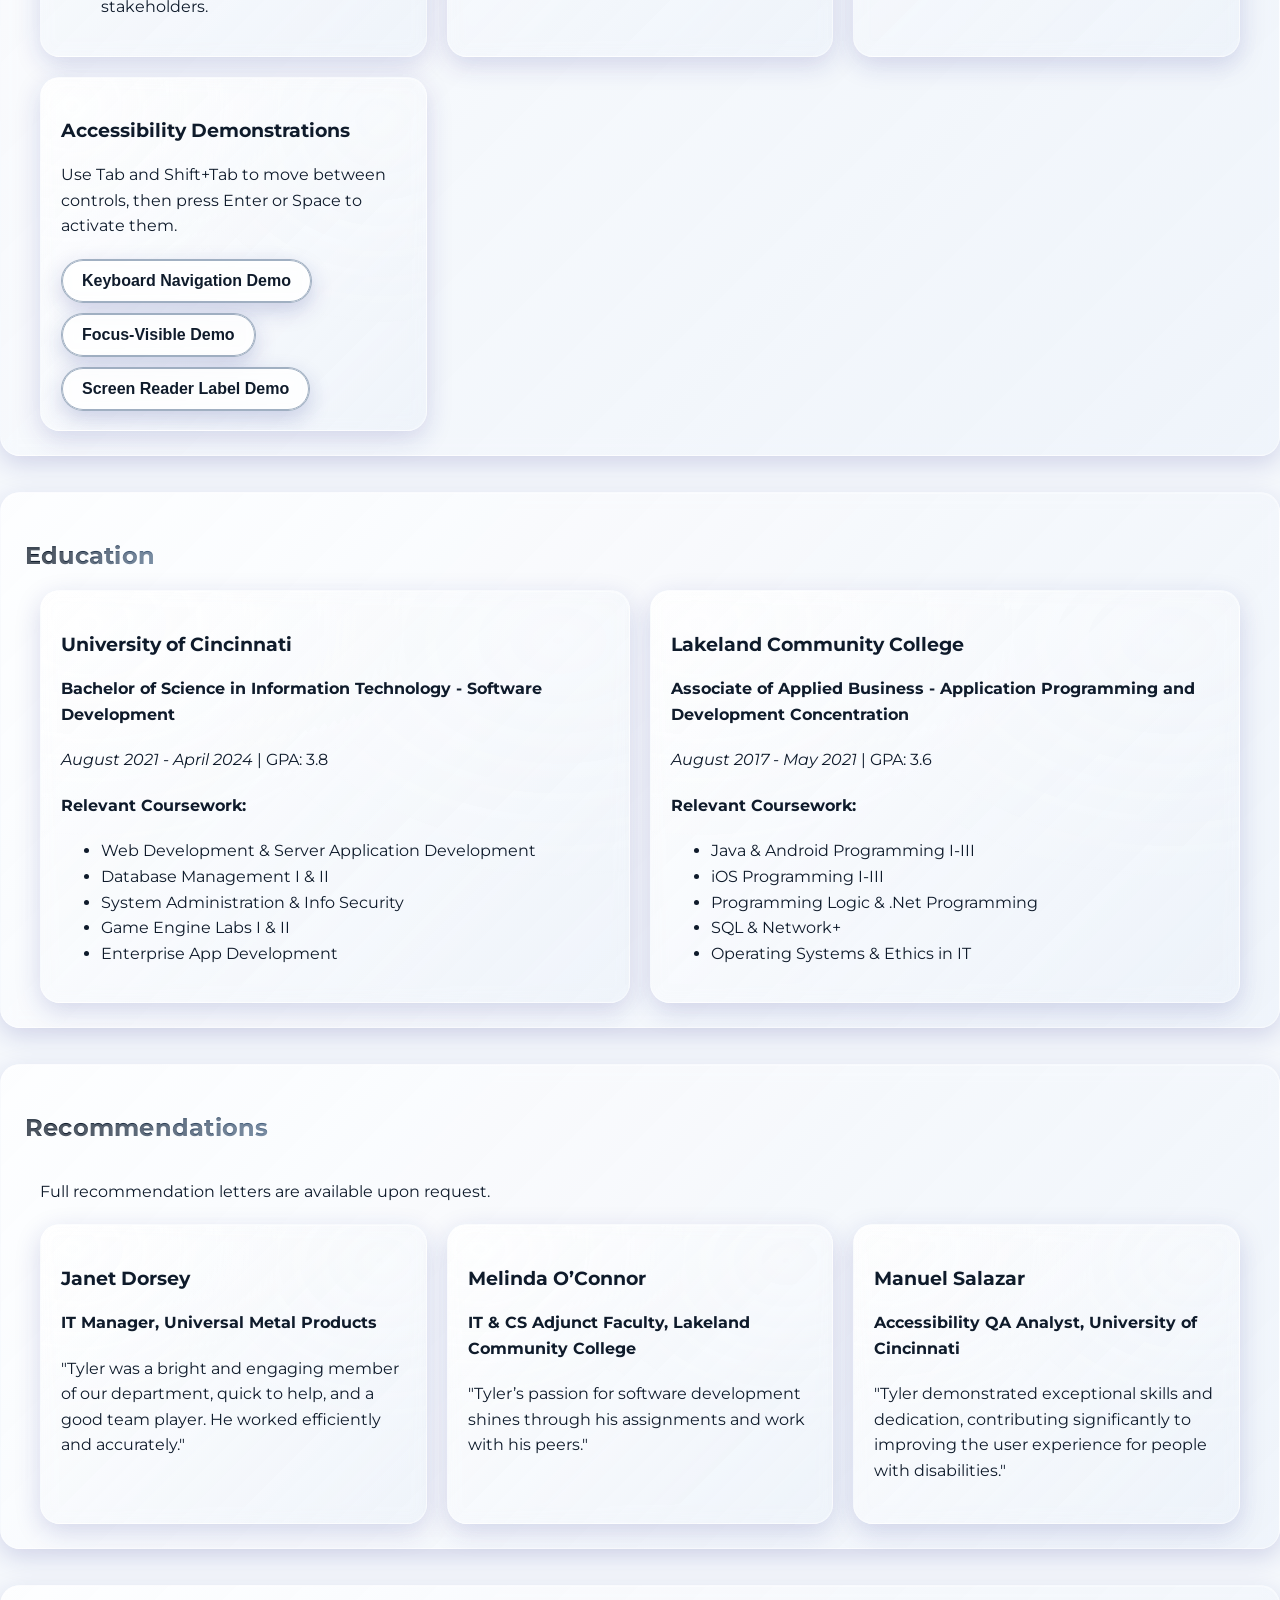
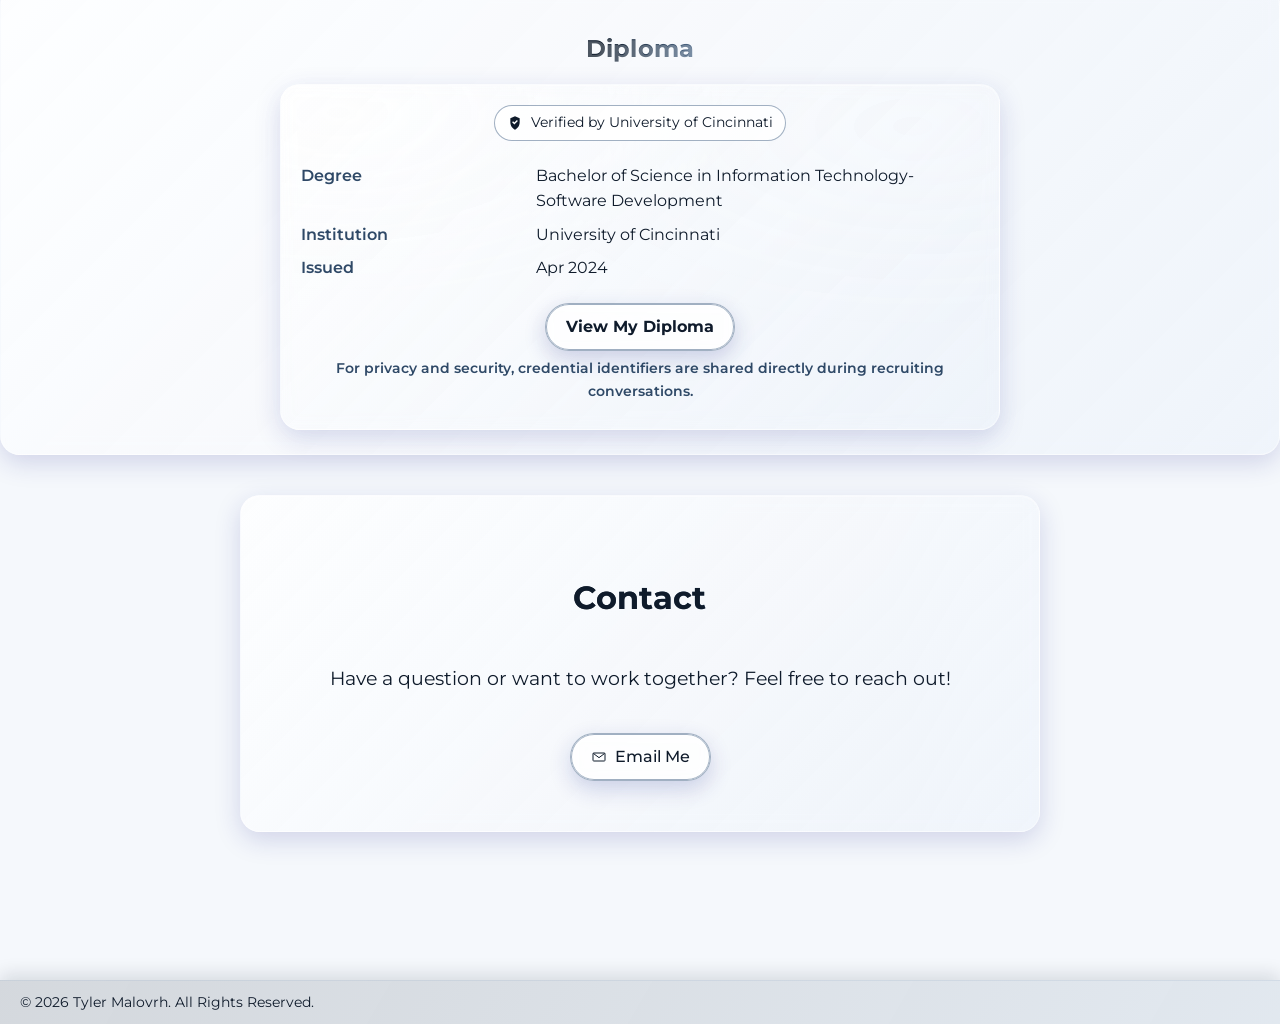
==== commit e8091260: "Fixes" ====
--- a/index.html
+++ b/index.html
@@ -309,17 +309,6 @@
                 <dd>University of Cincinnati</dd>
                 <dt>Issued</dt>
                 <dd>Apr 2024</dd>
-                <dt>Credential ID</dt>
-                <dd class="mono id-row">
-                    <span id="credential-id">2476-S0CM-T1HD</span>
-                    <button type="button" class="copy-id-btn icon-only" aria-label="Copy Credential ID" data-target="#credential-id">
-                        <svg viewBox="0 0 24 24" width="16" height="16" aria-hidden="true" focusable="false">
-                            <!-- Simple copy icon: two overlapping rounded rectangles -->
-                            <rect x="3" y="3" width="11" height="11" rx="2" ry="2" fill="none" stroke="currentColor" stroke-width="1.5"></rect>
-                            <rect x="8" y="8" width="11" height="11" rx="2" ry="2" fill="none" stroke="currentColor" stroke-width="1.5"></rect>
-                        </svg>
-                    </button>
-                </dd>
             </dl>
             <a
                 href="https://www.uc.edu/about/registrar/transcripts-diplomas-verifications/diplomas/cecredential/cecredential-validation.html"
@@ -328,7 +317,7 @@
                 rel="noopener noreferrer"
                 aria-label="Open the University of Cincinnati diploma verification page in a new tab"
             >View My Diploma</a>
-            <p class="verification-note">This opens UC’s official diploma verification page in a new tab.</p>
+            <p class="verification-note">For privacy and security, credential identifiers are shared directly during recruiting conversations.</p>
         </div>
     </section>
 
